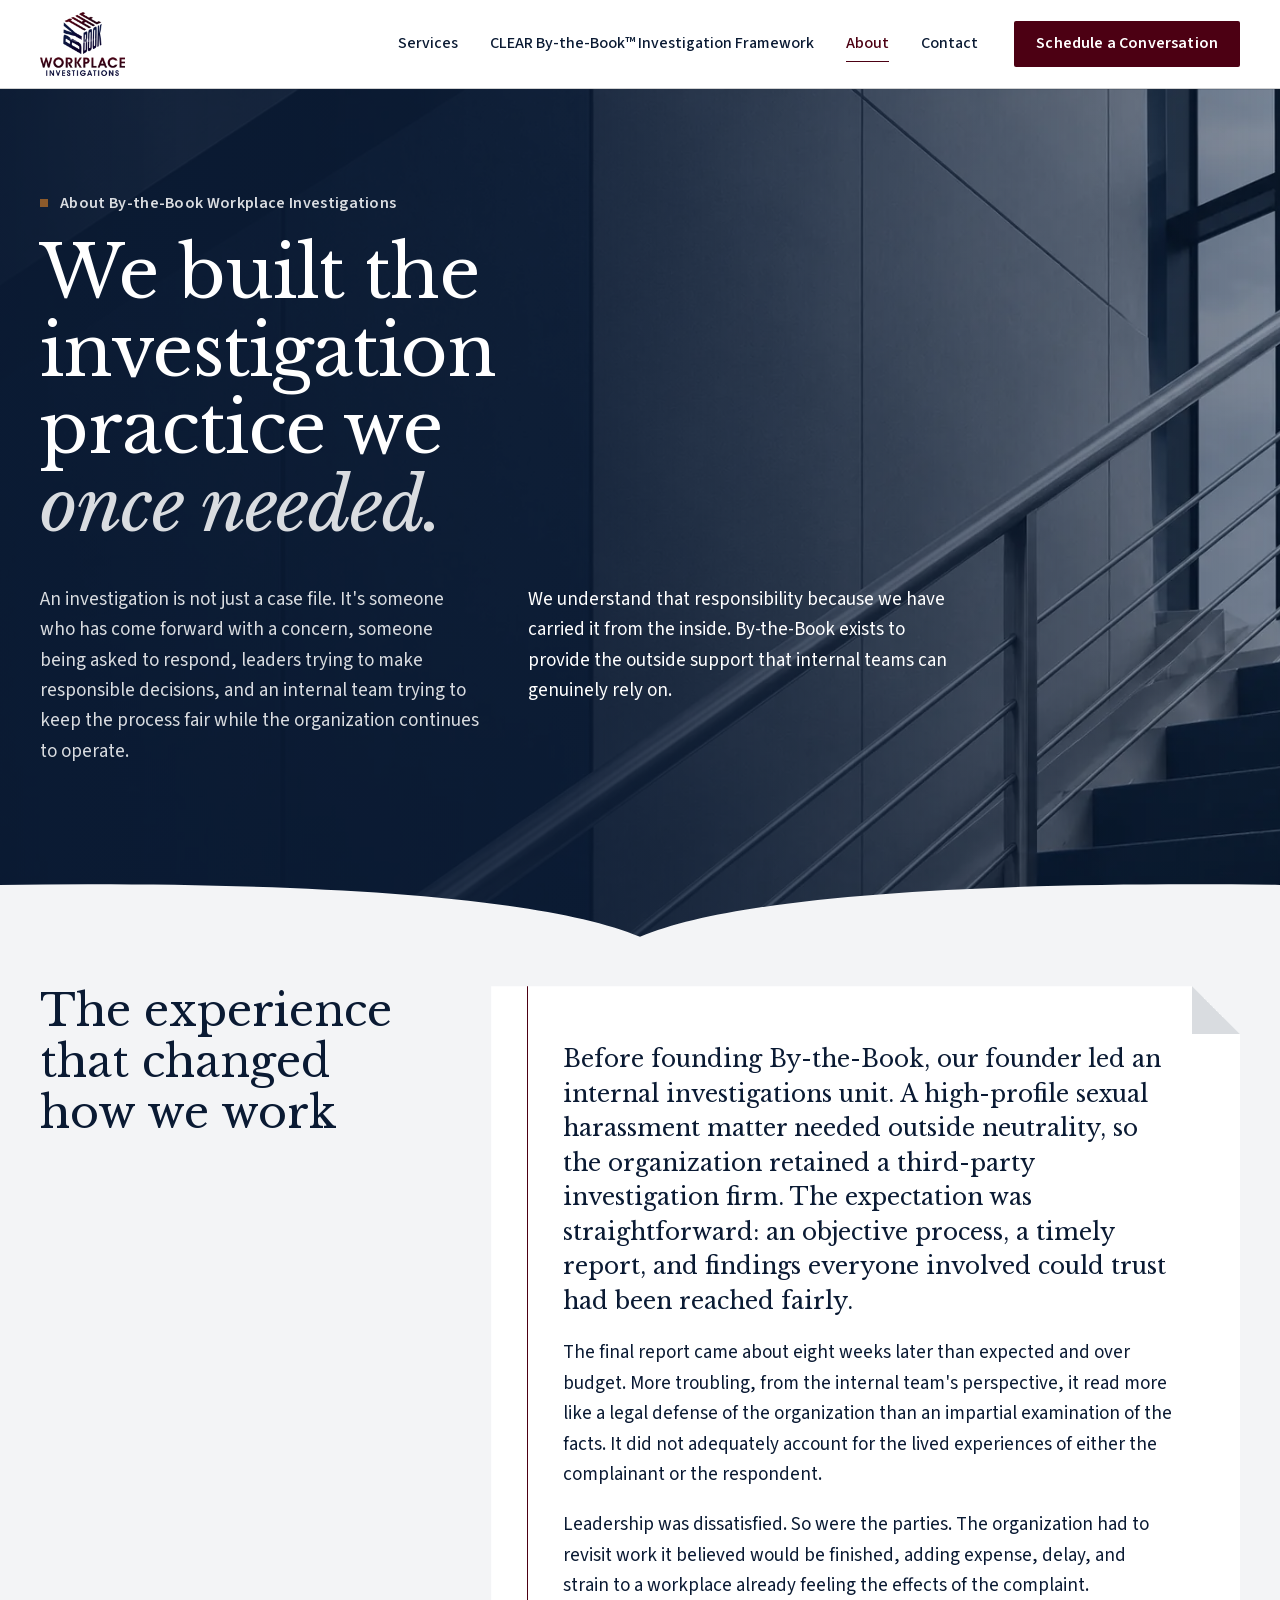
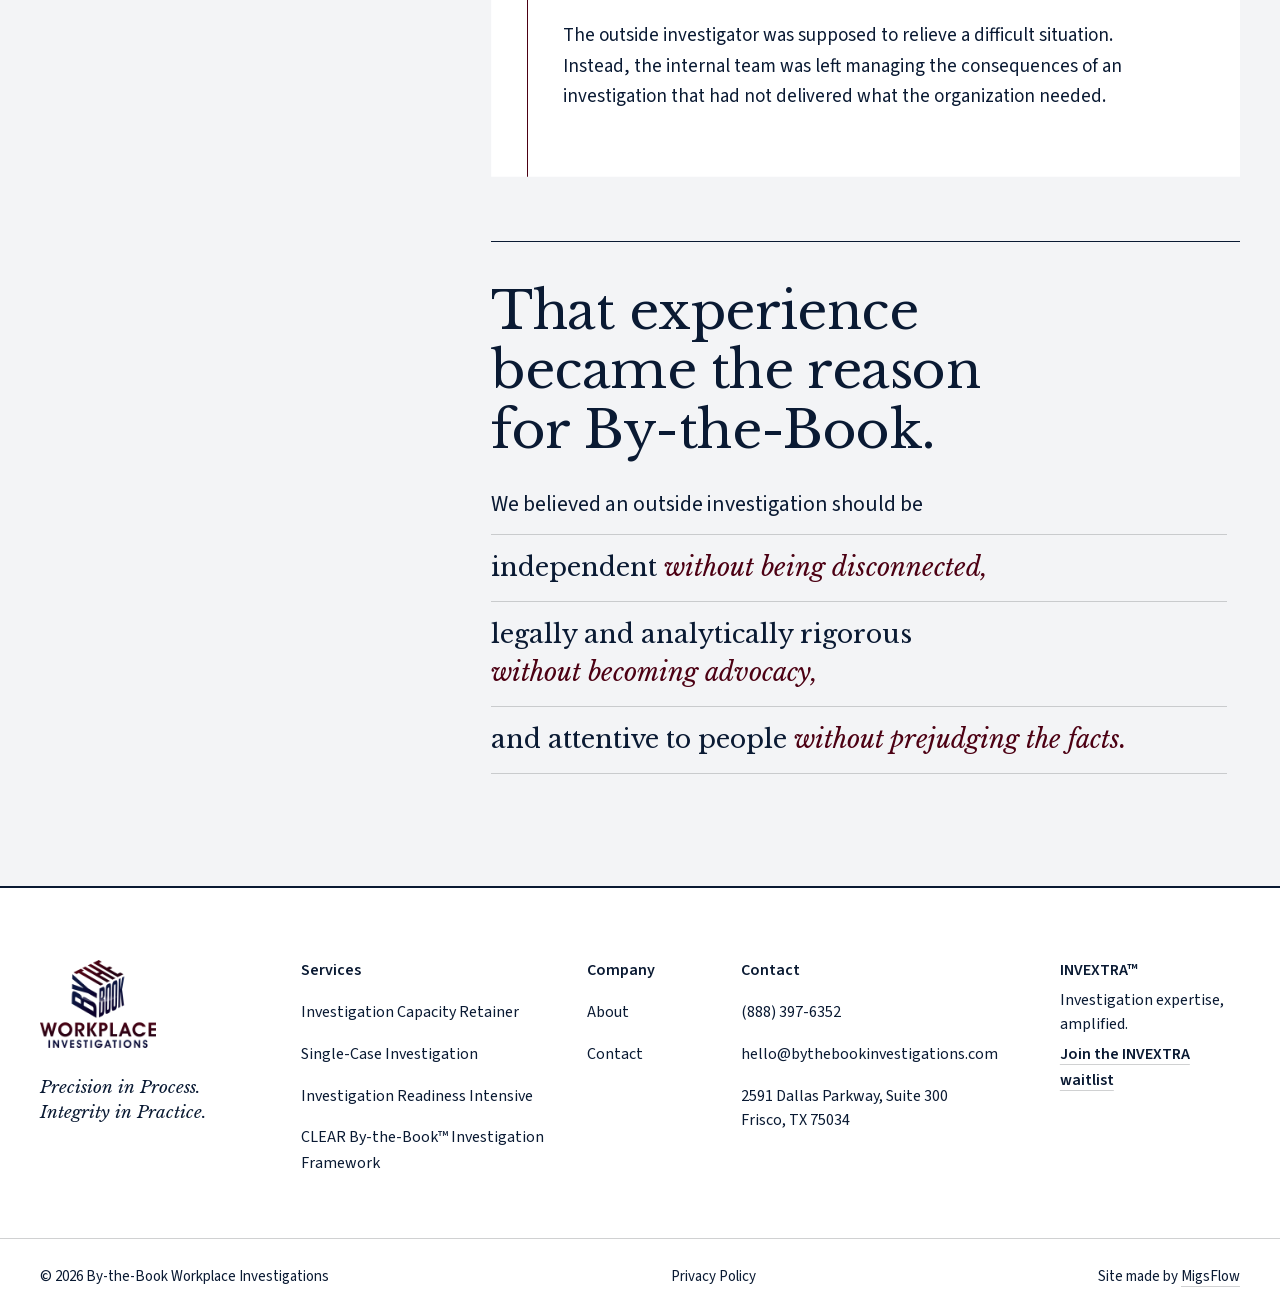
==== about/index.html @ c00fd075 "About page: founder story on a case-file sheet with the belief statement Co-Authored-By: Claude Opus" ====
<!DOCTYPE html>
<html lang="en">
<head>
    <meta charset="utf-8">
    <meta name="viewport" content="width=device-width, initial-scale=1">

    <!-- DRAFT title and description: to be finalised in the SEO pass -->
    <title>About | By-the-Book Workplace Investigations</title>
    <meta name="description" content="We built the investigation practice we once needed: independent, attorney-led protected-class investigations from a team that has carried the work from the inside.">
    <!-- The page address is not final yet (CLAUDE.md, Section 9). Update this if it changes. -->
    <link rel="canonical" href="https://www.bythebookinvestigations.com/about/">

    <meta property="og:type" content="website">
    <meta property="og:title" content="About | By-the-Book Workplace Investigations">
    <meta property="og:description" content="We built the investigation practice we once needed.">
    <meta property="og:url" content="https://www.bythebookinvestigations.com/about/">
    <meta property="og:site_name" content="By-the-Book Workplace Investigations">
    <meta property="og:locale" content="en_US">
    <!-- For now this page shares the homepage's preview picture. An About picture can be made
         later; see the notes on og:image in the homepage (index.html) for the launch change. -->
    <meta property="og:image" content="https://mfebres0919.github.io/By-The-Book-Investigations/images/social/og-home.jpg">
    <meta property="og:image:type" content="image/jpeg">
    <meta property="og:image:width" content="1200">
    <meta property="og:image:height" content="630">
    <meta property="og:image:alt" content="By-the-Book Workplace Investigations">
    <meta name="twitter:card" content="summary_large_image">
    <meta name="twitter:title" content="About | By-the-Book Workplace Investigations">
    <meta name="twitter:description" content="We built the investigation practice we once needed.">
    <meta name="twitter:image" content="https://mfebres0919.github.io/By-The-Book-Investigations/images/social/og-home.jpg">
    <meta name="twitter:image:alt" content="By-the-Book Workplace Investigations">
    <meta name="theme-color" content="#0A1A33">
    <link rel="icon" href="../favicon.ico" sizes="32x32">
    <link rel="icon" href="../favicon.svg" type="image/svg+xml">
    <link rel="apple-touch-icon" href="../apple-touch-icon.png">
    <link rel="manifest" href="../site.webmanifest">

    <link rel="preload" href="../fonts/source-sans-3-v20-latin-variable.woff2" as="font" type="font/woff2" crossorigin>
    <link rel="preload" href="../fonts/libre-baskerville-v24-latin-variable.woff2" as="font" type="font/woff2" crossorigin>

    <!-- global.css is shared by every page; about.css holds the rules for this page only. -->
    <link rel="stylesheet" href="../css/global.css">
    <link rel="stylesheet" href="../css/about.css">
    <noscript><link rel="stylesheet" href="../css/no-js.css"></noscript>

    <script src="../javascript/global.js" defer></script>
</head>
<body id="top">
    <a class="skip-link" href="#main">Skip to main content</a>

    <!-- ============ HEADER AND NAVIGATION (shared by every page) ============
         The same header as the homepage. Because this page lives in the "about" folder, every
         link starts with "../" (go up one folder first). aria-current="page" marks "About" as the
         page we are on: screen readers announce it, and global.css underlines it. -->
    <header class="site-header">
        <div class="site-header__inner container">
            <a class="site-header__logo" href="../">
                <span class="visually-hidden">Home:</span>
                <picture>
                    <source srcset="../images/brand/by-the-book-logo-sm.webp" type="image/webp">
                    <img src="../images/brand/by-the-book-logo-sm.png" alt="By-the-Book Workplace Investigations"
                         width="280" height="212" decoding="async">
                </picture>
            </a>

            <button class="nav-toggle" type="button" aria-expanded="false" aria-controls="site-nav">
                <span class="visually-hidden">Menu</span>
                <span class="nav-toggle__bars" aria-hidden="true">
                    <span class="nav-toggle__bar"></span>
                    <span class="nav-toggle__bar"></span>
                </span>
            </button>

            <nav class="site-nav" id="site-nav" aria-label="Main">
                <ul class="site-nav__list">
                    <li class="site-nav__item"><a class="site-nav__link" href="../services/">Services</a></li>
                    <li class="site-nav__item"><a class="site-nav__link" href="../#process">CLEAR <span class="nowrap">By-the-Book™</span> Investigation Framework</a></li>
                    <li class="site-nav__item"><a class="site-nav__link" href="./" aria-current="page">About</a></li>
                    <li class="site-nav__item"><a class="site-nav__link" href="../contact/">Contact</a></li>
                </ul>

                <a class="btn btn--primary site-nav__cta" href="../contact/">Schedule a Conversation</a>

                <address class="site-nav__contact">
                    <a class="site-nav__contact-link" href="tel:+18883976352">(888) 397-6352</a>
                    <a class="site-nav__contact-link" href="mailto:hello@bythebookinvestigations.com">hello@bythebookinvestigations.com</a>
                    <span class="site-nav__contact-text">2591 Dallas Parkway, Suite 300<br>Frisco, TX 75034</span>
                </address>
            </nav>
        </div>
    </header>

    <main id="main">

        <!-- ============ HERO ============
             All wording is hers: "Homepage and About Us.docx", About Us, first block, word for word.
             Different from the other heroes (Services: plain navy with a line drawing; Contact: pale
             grey with a navy panel): here her navy-and-silver staircase photograph fills the hero,
             under a navy gradient that is solid behind the words on the left and lets the stair rail
             show on the right ("we built the practice", one step at a time).
             No button here: her About copy has its one "Schedule a Conversation" at the end.
             At the foot, a new divider: the top edge of an open book, two pages dipping to the spine,
             in the pale grey of the founder story below. -->
        <section class="about-hero" aria-labelledby="about-title">
            <div class="about-hero__inner container">
                <p class="about-hero__eyebrow"><span>About <span class="nowrap">By-the-Book</span> Workplace Investigations</span></p>
                <h1 class="about-hero__title" id="about-title">We built the investigation practice we <em class="about-hero__em">once needed.</em></h1>
                <div class="about-hero__text">
                    <p class="about-hero__lead">An investigation is not just a case file. It's someone who has come forward with a concern, someone being asked to respond, leaders trying to make responsible decisions, and an internal team trying to keep the process fair while the organization continues to operate.</p>
                    <p class="about-hero__lead">We understand that responsibility because we have carried it from the inside. <span class="nowrap">By-the-Book</span> exists to provide the outside support that internal teams can genuinely rely on.</p>
                </div>
            </div>

            <!-- Divider drawn for this page: the top edge of an open book, in the pale grey of the next section -->
            <svg class="about-hero__divider" aria-hidden="true" focusable="false" xmlns="http://www.w3.org/2000/svg" viewBox="0 0 1000 100" preserveAspectRatio="none"><path d="M0 100V30C220 26 420 40 500 88C580 40 780 26 1000 30V100Z"/></svg>
        </section>

        <!-- ============ 02 THE EXPERIENCE THAT CHANGED HOW WE WORK ============
             Her founder story, word for word. HER OWN CHECKLIST: confirm this anonymized story is
             appropriate to publish before launch.
             Pale grey. The story is set on a white "sheet", like a page from a case file: a folded
             corner at the top right, and a burgundy margin line (the line on a legal pad) that
             draws itself down the page as it scrolls into view. Her first paragraph is larger,
             like the opening of a report.
             Then the turn, outside the sheet: "That experience became the reason for By-the-Book."
             large, and her belief sentence with its three "without" pairs, each pair on its own
             line from tablets up. It stays one sentence in the HTML, so screen readers read it
             exactly as she wrote it.
             Desktop: the heading on the left (it stays in view while the story scrolls), the sheet
             on the right. Phones: stacked. -->
        <section class="story" aria-labelledby="story-title">
            <div class="story__inner container">
                <h2 class="story__title" id="story-title" data-reveal="up">The experience that changed how we work</h2>

                <div class="story__sheet" data-draw data-reveal="up" data-delay="1">
                    <p class="story__text story__text--open">Before founding <span class="nowrap">By-the-Book</span>, our founder led an internal investigations unit. A high-profile sexual harassment matter needed outside neutrality, so the organization retained a third-party investigation firm. The expectation was straightforward: an objective process, a timely report, and findings everyone involved could trust had been reached fairly.</p>
                    <p class="story__text">The final report came about eight weeks later than expected and over budget. More troubling, from the internal team's perspective, it read more like a legal defense of the organization than an impartial examination of the facts. It did not adequately account for the lived experiences of either the complainant or the respondent.</p>
                    <p class="story__text">Leadership was dissatisfied. So were the parties. The organization had to revisit work it believed would be finished, adding expense, delay, and strain to a workplace already feeling the effects of the complaint.</p>
                    <p class="story__text">The outside investigator was supposed to relieve a difficult situation. Instead, the internal team was left managing the consequences of an investigation that had not delivered what the organization needed.</p>
                </div>

                <div class="story__turn">
                    <p class="story__reason" data-reveal="up">That experience became the reason for <span class="nowrap">By-the-Book.</span></p>
                    <p class="story__belief" data-reveal="up" data-delay="1"><span class="story__belief-lead">We believed an outside investigation should be</span> <span class="story__pair">independent <em class="story__without">without being disconnected,</em></span> <span class="story__pair">legally and analytically rigorous <em class="story__without">without becoming advocacy,</em></span> <span class="story__pair">and attentive to people <em class="story__without">without prejudging the facts.</em></span></p>
                </div>
            </div>
        </section>

        <!-- Still to build, one section at a time (her About copy, in order): 03 What we know from
             the inside, 04 What a fair investigation owes everyone, 05 How we put that into practice,
             06 How we support your team (INVEXTRA: "Early 2027", not her "January 2027"), 07 Who is
             behind the work, 08 Let's talk. -->

    </main>

    <!-- ============ FOOTER (shared by every page) ============
         The same footer as the homepage, with "../" in front of every link. The service links point at
         the sections of the Services page. -->
    <footer class="site-footer">
        <div class="site-footer__inner container" data-reveal-group>
            <div class="site-footer__brand" data-reveal="fade">
                <a class="site-footer__logo" href="../">
                    <span class="visually-hidden">Home:</span>
                    <picture>
                        <source srcset="../images/brand/by-the-book-logo-sm.webp" type="image/webp">
                        <img src="../images/brand/by-the-book-logo-sm.png" alt="By-the-Book Workplace Investigations"
                             width="280" height="212" loading="lazy" decoding="async">
                    </picture>
                </a>
                <p class="site-footer__tagline">Precision in Process. Integrity in Practice.</p>
            </div>

            <nav class="site-footer__col site-footer__col--wide" aria-label="Services" data-reveal="fade">
                <h2 class="site-footer__heading">Services</h2>
                <ul class="site-footer__list" role="list">
                    <li><a class="site-footer__link" href="../services/#retainer">Investigation Capacity Retainer</a></li>
                    <li><a class="site-footer__link" href="../services/#single-case">Single-Case Investigation</a></li>
                    <li><a class="site-footer__link" href="../services/#readiness">Investigation Readiness Intensive</a></li>
                    <li><a class="site-footer__link" href="../#process">CLEAR <span class="nowrap">By-the-Book™</span> Investigation Framework</a></li>
                </ul>
            </nav>

            <nav class="site-footer__col" aria-label="Company" data-reveal="fade">
                <h2 class="site-footer__heading">Company</h2>
                <ul class="site-footer__list" role="list">
                    <li><a class="site-footer__link" href="./" aria-current="page">About</a></li>
                    <li><a class="site-footer__link" href="../contact/">Contact</a></li>
                </ul>
            </nav>

            <div class="site-footer__col site-footer__col--wide site-footer__col--contact" data-reveal="fade">
                <h2 class="site-footer__heading">Contact</h2>
                <address class="site-footer__list">
                    <a class="site-footer__link" href="tel:+18883976352">(888) 397-6352</a>
                    <a class="site-footer__link" href="mailto:hello@bythebookinvestigations.com">hello@bythebookinvestigations.com</a>
                    <span class="site-footer__text">2591 Dallas Parkway, Suite 300<br>Frisco, TX 75034</span>
                </address>
            </div>

            <div class="site-footer__col" data-reveal="fade">
                <h2 class="site-footer__heading">INVEXTRA™</h2>
                <p class="site-footer__text">Investigation expertise, amplified.</p>
                <a class="site-footer__link site-footer__link--arrow" href="https://invextra.ai/" target="_blank" rel="noopener">
                    Join the INVEXTRA waitlist<span class="visually-hidden"> (opens in a new tab)</span>
                </a>
            </div>
        </div>

        <div class="site-footer__bar">
            <div class="site-footer__bar-inner container">
                <p class="site-footer__copy">&copy; <span class="js-year">2026</span> By-the-Book Workplace Investigations</p>
                <a class="site-footer__link" href="../privacy-policy/">Privacy Policy</a>
                <p class="site-footer__credit">Site made by <a class="site-footer__link" href="https://migsflow.com/" target="_blank" rel="noopener">MigsFlow<span class="visually-hidden"> (opens in a new tab)</span></a></p>
            </div>
        </div>
    </footer>

    <a class="back-to-top" href="#top">
        <span class="visually-hidden">Back to top</span>
        <svg aria-hidden="true" width="20" height="20" viewBox="0 0 20 20"><path d="M10 16V4m-5 5 5-5 5 5" fill="none" stroke="currentColor" stroke-width="2" stroke-linecap="round" stroke-linejoin="round"/></svg>
    </a>
</body>
</html>
---- css/global.css ----
/* ==========================================================================
   global.css: shared by every page
   1. Fonts   2. Design tokens   3. Reset and base   4. Accessibility helpers
   5. Layout  6. Buttons         7. Header and navigation   8. Back-to-top
   9. Footer   10. Reveal on scroll   11. Reduced motion
   Mobile-first: base rules are the phone layout. min-width queries add to it.
   ========================================================================== */

/* ---------- 1. Fonts (self-hosted, variable: one file covers every weight) ---------- */
@font-face {
  font-family: "Libre Baskerville";
  src: url("../fonts/libre-baskerville-v24-latin-variable.woff2") format("woff2");
  font-weight: 400 700;
  font-style: normal;
  font-display: swap;
}
@font-face {
  font-family: "Libre Baskerville";
  src: url("../fonts/libre-baskerville-v24-latin-variable-italic.woff2") format("woff2");
  font-weight: 400 700;
  font-style: italic;
  font-display: swap;
}
@font-face {
  font-family: "Source Sans 3";
  src: url("../fonts/source-sans-3-v20-latin-variable.woff2") format("woff2");
  font-weight: 200 900;
  font-style: normal;
  font-display: swap;
}
@font-face {
  font-family: "Source Sans 3";
  src: url("../fonts/source-sans-3-v20-latin-variable-italic.woff2") format("woff2");
  font-weight: 200 900;
  font-style: italic;
  font-display: swap;
}

/* ---------- 2. Design tokens ---------- */
:root {
  /* Brand colors (from the client's brand guide) */
  --color-burgundy: #4C0013;
  --color-navy: #0A1A33;
  --color-silver: #8A8D8F;
  --color-copper: #8C5A2B;       /* micro-accents only, never large areas or text on navy */
  --color-white: #FFFFFF;
  --color-mist: #D9DCE0;         /* a light tint of the silver, for body text on navy (12.7:1) */
  --color-wash: #F3F4F6;         /* a very pale tint of the silver, for the background of quieter sections */

  /* Colors by job. Use these in rules, so a change here updates the whole site. */
  --color-text: var(--color-navy);
  --color-bg: var(--color-white);
  --color-accent: var(--color-burgundy);
  --color-rule: rgba(138, 141, 143, 0.4);         /* hairlines on white */
  --color-rule-on-dark: rgba(217, 220, 224, 0.28); /* hairlines on navy */

  /* Type */
  --font-heading: "Libre Baskerville", Georgia, "Times New Roman", serif;
  --font-body: "Source Sans 3", Arial, Helvetica, sans-serif;

  /* Layout */
  --gutter: 1.25rem;             /* side padding on phones (20px) */
  --container: 76rem;
  --header-h: 4.5rem;
  --space-section: clamp(4rem, 3rem + 5vw, 7.5rem);   /* space above and below each section */

  /* Motion: the brief asks for subtle, linear transitions only */
  --speed: 0.25s;
  --ease: linear;

  --radius: 2px;
}

@media (min-width: 48rem) {
  :root { --gutter: 2.5rem; }
}
@media (min-width: 62rem) {
  :root { --header-h: 5.5rem; }
}

/* ---------- 3. Reset and base ---------- */
*, *::before, *::after { box-sizing: border-box; }

html {
  -webkit-text-size-adjust: 100%;
  scroll-behavior: smooth;
  scroll-padding-top: var(--header-h);  /* keeps the sticky header off anchored content */
}

body {
  margin: 0;
  background: var(--color-bg);
  color: var(--color-text);
  font-family: var(--font-body);
  font-size: 1.0625rem;
  line-height: 1.6;
  -webkit-font-smoothing: antialiased;
}

h1, h2, h3, h4, p, ul, ol, address { margin: 0; }
ul, ol { padding: 0; list-style: none; }
address { font-style: normal; }
img, picture, svg { display: block; max-width: 100%; }
img { height: auto; }
a { color: inherit; }
button { font: inherit; color: inherit; }

h1, h2, h3 {
  font-family: var(--font-heading);
  font-weight: 400;
  line-height: 1.15;
  text-wrap: balance;
}

/* One emphasised word inside a heading: <em class="accent">word</em>. Burgundy and italic,
   the same italic used for "rigor" and "humanity". For headings on white or pale grey only
   (burgundy disappears against navy). */
.accent {
  font-style: italic;
  color: var(--color-burgundy);
}

/* A safety net against sideways scrolling: anything inside the page content or the footer that
   sticks out past the left or right edge is cut off instead of widening the page.
   "clip" (not "hidden") is used on purpose: "hidden" would stop the sticky headings from sticking. */
main,
.site-footer { overflow-x: clip; }

/* ---------- 4. Accessibility helpers ---------- */
.visually-hidden {
  position: absolute;
  width: 1px;
  height: 1px;
  margin: -1px;
  padding: 0;
  overflow: hidden;
  clip-path: inset(50%);
  white-space: nowrap;
  border: 0;
}

/* Keeps a phrase on one line (used for "By-the-Book", which would otherwise break at its hyphens) */
.nowrap { white-space: nowrap; }

/* Hidden until a keyboard user tabs to it */
.skip-link {
  position: absolute;
  top: 0.75rem;
  left: 0.75rem;
  z-index: 200;
  padding: 0.75rem 1rem;
  background: var(--color-white);
  color: var(--color-navy);
  font-weight: 600;
  border: 2px solid var(--color-navy);
  transform: translateY(-200%);
}
.skip-link:focus { transform: none; }

/* One visible focus ring everywhere. The white ring inside keeps it visible on navy too. */
:focus-visible {
  outline: 2px solid var(--color-navy);
  outline-offset: 3px;
  box-shadow: 0 0 0 5px var(--color-white);
}

/* ---------- 5. Layout ---------- */
.container {
  width: 100%;
  max-width: calc(var(--container) + var(--gutter) * 2);
  margin-inline: auto;
  padding-inline: var(--gutter);
}

/* ---------- 6. Buttons ----------
   Every button fills from the bottom on hover. The fill is a ::before layer that
   scales up with transform, so the animation stays smooth. */
.btn {
  position: relative;
  isolation: isolate;
  overflow: hidden;
  display: inline-flex;
  align-items: center;
  justify-content: center;
  min-height: 3.25rem;
  padding: 0.75rem 1.75rem;
  border: 1px solid transparent;
  border-radius: var(--radius);
  font-family: var(--font-body);
  font-size: 1rem;
  font-weight: 600;
  line-height: 1.2;
  letter-spacing: 0.01em;
  text-align: center;
  text-decoration: none;
  cursor: pointer;
  transition: color var(--speed) var(--ease), border-color var(--speed) var(--ease);
}
.btn::before {
  content: "";
  position: absolute;
  inset: 0;
  z-index: -1;
  transform: scaleY(0);
  transform-origin: bottom;
  transition: transform var(--speed) var(--ease);
}
.btn:hover::before,
.btn:focus-visible::before { transform: scaleY(1); }

/* Burgundy button, for white backgrounds */
.btn--primary { background: var(--color-burgundy); border-color: var(--color-burgundy); color: var(--color-white); }
.btn--primary::before { background: var(--color-navy); }
.btn--primary:hover, .btn--primary:focus-visible { border-color: var(--color-navy); }

/* White button, for navy backgrounds (burgundy would disappear against navy) */
.btn--light { background: var(--color-white); border-color: var(--color-white); color: var(--color-navy); }
.btn--light::before { background: var(--color-burgundy); }
.btn--light:hover, .btn--light:focus-visible { color: var(--color-white); border-color: var(--color-white); }

/* Outline button, for navy backgrounds */
.btn--outline-light { background: transparent; border-color: var(--color-mist); color: var(--color-white); }
.btn--outline-light::before { background: var(--color-white); }
.btn--outline-light:hover, .btn--outline-light:focus-visible { color: var(--color-navy); border-color: var(--color-white); }

/* Solid navy button, for white backgrounds. Fills with burgundy on hover. */
.btn--navy { background: var(--color-navy); border-color: var(--color-navy); color: var(--color-white); }
.btn--navy::before { background: var(--color-burgundy); }
.btn--navy:hover, .btn--navy:focus-visible { border-color: var(--color-burgundy); }

/* Outline button, for white backgrounds */
.btn--outline { background: transparent; border-color: var(--color-navy); color: var(--color-navy); }
.btn--outline::before { background: var(--color-navy); }
.btn--outline:hover, .btn--outline:focus-visible { color: var(--color-white); }

/* ---------- 7. Header and navigation ---------- */
.site-header {
  position: sticky;
  top: 0;
  z-index: 100;
  background: var(--color-white);
  border-bottom: 1px solid var(--color-rule);
}
.site-header__inner {
  display: flex;
  align-items: center;
  justify-content: space-between;
  height: var(--header-h);
}
.site-header__logo { display: block; flex-shrink: 0; }
.site-header__logo img { width: auto; height: 3.25rem; }

/* Menu button: two bars that cross into an X when the menu is open */
.nav-toggle {
  display: grid;
  place-items: center;
  width: 3rem;
  height: 3rem;
  margin-right: -0.625rem;   /* lines the bars up with the page gutter */
  padding: 0;
  background: none;
  border: 0;
  cursor: pointer;
}
.nav-toggle__bars { position: relative; display: block; width: 1.625rem; height: 0.75rem; }
.nav-toggle__bar {
  position: absolute;
  left: 0;
  width: 100%;
  height: 2px;
  background: var(--color-navy);
  transition: transform 0.3s var(--ease);
}
.nav-toggle__bar:nth-child(1) { top: 0; }
.nav-toggle__bar:nth-child(2) { bottom: 0; }
.nav-open .nav-toggle__bar:nth-child(1) { transform: translateY(0.3125rem) rotate(45deg); }
.nav-open .nav-toggle__bar:nth-child(2) { transform: translateY(-0.3125rem) rotate(-45deg); }

/* Phone menu panel: fills the screen under the header.
   Closed: invisible AND visibility:hidden, so its links can't be reached with Tab.
   It fades and slides with opacity and transform only, which keeps it smooth. */
.site-nav {
  position: fixed;
  inset: var(--header-h) 0 0 0;
  display: flex;
  flex-direction: column;
  padding: 1rem var(--gutter) 2.5rem;
  overflow-y: auto;
  overscroll-behavior: contain;
  background: var(--color-white);
  opacity: 0;
  visibility: hidden;
  transform: translateY(-0.75rem);
  /* On close: fade out, then hide (the visibility change waits for the fade) */
  transition: opacity 0.3s var(--ease), transform 0.3s var(--ease), visibility 0s linear 0.3s;
}
.nav-open .site-nav {
  opacity: 1;
  visibility: visible;
  transform: none;
  transition: opacity 0.3s var(--ease), transform 0.3s var(--ease), visibility 0s;
}
/* Stop the page behind from scrolling while the menu is open */
.nav-open { overflow: hidden; }

.site-nav__item { border-bottom: 1px solid var(--color-rule); }
.site-nav__link {
  display: block;
  padding: 1.125rem 0;
  font-size: 1.375rem;
  font-weight: 500;
  line-height: 1.2;
  text-decoration: none;
  transition: color var(--speed) var(--ease);
}
.site-nav__link:hover,
.site-nav__link[aria-current="page"] { color: var(--color-burgundy); }

.site-nav__cta { margin-top: 2rem; width: 100%; }

.site-nav__contact {
  display: grid;
  gap: 0.5rem;
  margin-top: 2rem;
  padding-top: 1.5rem;
  border-top: 1px solid var(--color-rule);
  font-size: 1rem;
}
.site-nav__contact-link {
  justify-self: start;
  padding-block: 0.25rem;      /* taller tap target */
  font-weight: 600;
  text-decoration-color: var(--color-rule);
  text-underline-offset: 0.25em;
  overflow-wrap: anywhere;
}
.site-nav__contact-link:hover { color: var(--color-burgundy); }

/* Each item in the menu fades in one after another.
   --i is the item's place in the line; the delay grows with it. */
.site-nav__item,
.site-nav__cta,
.site-nav__contact {
  opacity: 0;
  transform: translateY(0.5rem);
  transition: opacity 0.15s var(--ease), transform 0.15s var(--ease);
}
.nav-open .site-nav__item,
.nav-open .site-nav__cta,
.nav-open .site-nav__contact {
  opacity: 1;
  transform: none;
  transition: opacity 0.4s var(--ease) calc(0.12s + var(--i) * 0.07s),
              transform 0.4s var(--ease) calc(0.12s + var(--i) * 0.07s);
}
.site-nav__item:nth-child(1) { --i: 0; }
.site-nav__item:nth-child(2) { --i: 1; }
.site-nav__item:nth-child(3) { --i: 2; }
.site-nav__item:nth-child(4) { --i: 3; }
.site-nav__item:nth-child(5) { --i: 4; }
.site-nav__item:nth-child(6) { --i: 5; }
.site-nav__cta { --i: 6; }
.site-nav__contact { --i: 7; }

/* Desktop: the panel becomes a normal row of links in the header */
@media (min-width: 62rem) {
  .site-header__logo img { height: 4rem; }
  .nav-toggle { display: none; }

  .site-nav {
    position: static;
    flex-direction: row;
    align-items: center;
    gap: 2.25rem;
    padding: 0;
    overflow: visible;
    opacity: 1;
    visibility: visible;
    transform: none;
    transition: none;
  }
  .site-nav__list { display: flex; align-items: center; gap: 2rem; }

  .site-nav__item,
  .site-nav__cta {
    opacity: 1;
    transform: none;
    transition: none;
    border: 0;
  }
  .site-nav__contact { display: none; }

  /* Underline that draws in from the left on hover, and stays on the current page */
  .site-nav__link {
    position: relative;
    padding: 0.5rem 0;
    font-size: 1rem;
    font-weight: 500;
    transition: color var(--speed) var(--ease);
  }
  .site-nav__link::after {
    content: "";
    position: absolute;
    left: 0;
    right: 0;
    bottom: 0;
    height: 1px;
    background: var(--color-burgundy);
    transform: scaleX(0);
    transform-origin: left;
    transition: transform var(--speed) var(--ease);
  }
  .site-nav__link:hover::after,
  .site-nav__link[aria-current="page"]::after { transform: scaleX(1); }

  .site-nav__cta {
    width: auto;
    margin-top: 0;
    min-height: 2.875rem;
    padding: 0.625rem 1.375rem;
    transition: color var(--speed) var(--ease), border-color var(--speed) var(--ease);
  }
}

/* Small desktops (992px to about 1200px): the menu has a long label ("CLEAR By-the-Book™
   Investigation Framework"), so the links get a little smaller and closer together and are not allowed to
   wrap onto two lines. From 75rem (1200px) up they return to full size. */
@media (min-width: 62rem) and (max-width: 74.99rem) {
  .site-nav { gap: 1.25rem; }
  .site-nav__list { gap: 1.125rem; }
  .site-nav__link { font-size: 0.875rem; white-space: nowrap; }
  .site-nav__cta { padding-inline: 1rem; font-size: 0.875rem; white-space: nowrap; }
}
@media (min-width: 75rem) {
  .site-nav__link, .site-nav__cta { white-space: nowrap; }
}

/* ---------- 8. Back-to-top button ---------- */
.back-to-top {
  position: fixed;
  right: 1rem;
  bottom: 1rem;
  z-index: 90;
  isolation: isolate;
  overflow: hidden;
  display: grid;
  place-items: center;
  width: 3rem;
  height: 3rem;
  border: 1px solid var(--color-rule-on-dark);
  border-radius: var(--radius);
  background: var(--color-burgundy);
  color: var(--color-white);
  opacity: 0;
  visibility: hidden;
  transition: opacity var(--speed) var(--ease), visibility 0s linear var(--speed);
}
.back-to-top.is-visible {
  opacity: 1;
  visibility: visible;
  transition: opacity var(--speed) var(--ease), visibility 0s;
}
.back-to-top::before {
  content: "";
  position: absolute;
  inset: 0;
  z-index: -1;
  background: var(--color-navy);
  transform: scaleY(0);
  transform-origin: bottom;
  transition: transform var(--speed) var(--ease);
}
.back-to-top:hover::before,
.back-to-top:focus-visible::before { transform: scaleY(1); }

/* ---------- 9. Footer ----------
   White with a navy rule on top. Phones: everything stacked. Tablets: two columns.
   Desktop: logo and tagline on the left, four columns to the right
   (Services, Company, Contact, INVEXTRA). */
.site-footer {
  border-top: 2px solid var(--color-navy);
  background: var(--color-white);
  font-size: 1rem;
}
/* Phones: two columns. The logo, the Services list and the Contact details are too wide for
   half a phone screen, so each takes the full width ("--wide"). The two short groups,
   Company and INVEXTRA, sit side by side, which makes the footer shorter to scroll. */
.site-footer__inner {
  display: grid;
  grid-template-columns: 1fr 1fr;
  gap: 2.5rem 1.5rem;
  padding-block: 3.5rem 3rem;
}
.site-footer__brand,
.site-footer__col--wide { grid-column: 1 / -1; }   /* from the first column line to the last: the full row */
/* Contact comes before INVEXTRA in the code; "order" moves it after the side-by-side pair on phones */
.site-footer__col--contact { order: 1; }
.site-footer__logo { display: inline-block; }
.site-footer__logo img { width: auto; height: 5.5rem; }
.site-footer__tagline {
  max-width: 16rem;
  margin-top: 1.25rem;
  font-family: var(--font-heading);
  font-style: italic;
  font-size: 1.0625rem;
  line-height: 1.45;
}
/* Column headings are h2 for screen readers but look like small labels */
.site-footer__heading {
  font-family: var(--font-body);
  font-size: 1rem;
  font-weight: 600;
  line-height: 1.3;
}
.site-footer__list {
  display: grid;
  justify-items: start;
  gap: 0.25rem;
  margin-top: 0.875rem;
}
.site-footer__text { display: block; margin-top: 0.5rem; line-height: 1.5; }
.site-footer__list .site-footer__text { margin-top: 0.375rem; }
.site-footer__link {
  display: inline-block;
  padding-block: 0.375rem;               /* taller tap target */
  text-decoration: underline;
  text-decoration-color: transparent;    /* the underline fades in on hover */
  text-underline-offset: 0.3em;
  overflow-wrap: anywhere;               /* lets the long email address wrap on narrow phones */
  transition: color var(--speed) var(--ease), text-decoration-color var(--speed) var(--ease);
}
.site-footer__link:hover {
  color: var(--color-burgundy);
  text-decoration-color: var(--color-burgundy);
}
.site-footer__link--arrow { font-weight: 600; text-decoration-color: var(--color-rule); }

.site-footer__bar { border-top: 1px solid var(--color-rule); }
.site-footer__bar-inner {
  display: flex;
  flex-wrap: wrap;
  align-items: center;
  justify-content: space-between;
  gap: 0.25rem 2rem;
  padding-block: 1.25rem 5rem;           /* extra room at the bottom so the back-to-top button never covers the text */
  font-size: 0.9375rem;
}

/* "Site made by MigsFlow": the link is underlined so it reads as a link */
.site-footer__credit .site-footer__link { text-decoration-color: var(--color-rule); }

/* Tablets: there is room for every group at half width, in their normal order */
@media (min-width: 36rem) {
  .site-footer__col--wide { grid-column: auto; }
  .site-footer__col--contact { order: 0; }
}
/* Small desktop: the logo and tagline take a row of their own, the four columns sit under them */
@media (min-width: 62rem) {
  .site-footer__inner {
    grid-template-columns: 3.2fr 1.4fr 3.4fr 2.2fr;
    column-gap: 2.5rem;
    padding-block: 4.5rem 3.5rem;
  }
  .site-footer__brand { grid-column: 1 / -1; }   /* from the first column line to the last: the full row */
  .site-footer__bar-inner { padding-bottom: 1.25rem; }
}
/* Large desktop: everything on one row. The numbers are shares of the width: the Company
   column has two short links so it gets the least, Contact holds the long email address. */
@media (min-width: 75rem) {
  .site-footer__inner { grid-template-columns: 2.7fr 3fr 1.4fr 3.4fr 2.2fr; }
  .site-footer__brand { grid-column: auto; }
}

/* ---------- 10. Reveal on scroll ----------
   Elements marked data-reveal start see-through and slightly out of place, then settle
   when they scroll into view. global.js adds the class "js" to <html> and then "is-in"
   to each element as it appears. Because every "hidden" rule below starts with html.js,
   nothing is ever hidden if JavaScript is off or fails.

   data-reveal="up"     rises into place          data-reveal="left"   comes from the left
   data-reveal="down"   drops into place          data-reveal="right"  comes from the right
   data-reveal="fade"   only fades
   data-delay="1" to "6", or a parent with data-reveal-group, makes things arrive one after another.
   A parent with data-reveal-together makes everything inside it arrive at the same moment,
   as soon as the parent itself scrolls into view.

   Timing is linear and the distances are small, to stay inside her brief ("subtle, linear"). */
html.js [data-reveal] {
  opacity: 0;
  transition: opacity 0.6s linear calc(var(--d, 0) * 0.11s),
              transform 0.6s linear calc(var(--d, 0) * 0.11s);
}
html.js [data-reveal="up"]    { transform: translateY(1.5rem); }
html.js [data-reveal="down"]  { transform: translateY(-1.5rem); }
/* Sideways distance: 1rem on phones, 2rem from tablets up. On phones the page's side margin is
   only 1.25rem, so anything waiting 2rem to the right would poke past the screen edge and
   let the page scroll sideways. 1rem keeps it inside the margin. */
html.js [data-reveal="left"]  { transform: translateX(-1rem); }
html.js [data-reveal="right"] { transform: translateX(1rem); }
@media (min-width: 48rem) {
  html.js [data-reveal="left"]  { transform: translateX(-2rem); }
  html.js [data-reveal="right"] { transform: translateX(2rem); }
}
html.js [data-reveal].is-in {
  opacity: 1;
  transform: none;
}
[data-delay="1"] { --d: 1; }
[data-delay="2"] { --d: 2; }
[data-delay="3"] { --d: 3; }
[data-delay="4"] { --d: 4; }
[data-delay="5"] { --d: 5; }
[data-delay="6"] { --d: 6; }

/* Headings marked data-split="words" or "letters": global.js wraps each word (or letter) in a
   span, and they rise in one after another. --i is the word's or letter's place in the line. */
.split__word { display: inline-block; white-space: nowrap; }   /* keeps the letters of one word together */
html.js .split__part {
  display: inline-block;
  opacity: 0;
  transform: translateY(0.45em);
  transition: opacity 0.5s linear calc(var(--i) * var(--step, 0.07s)),
              transform 0.5s linear calc(var(--i) * var(--step, 0.07s));
}
html.js [data-split="letters"] .split__part { --step: 0.035s; transform: translateY(0.3em); }
html.js [data-split].is-in .split__part {
  opacity: 1;
  transform: none;
}

/* ---------- 11. Reduced motion ----------
   Visitors who turn on "reduce motion" get instant changes instead of animation. */
@media (prefers-reduced-motion: reduce) {
  html { scroll-behavior: auto; }
  *, *::before, *::after {
    transition-duration: 0.01ms !important;
    transition-delay: 0s !important;
    animation-duration: 0.01ms !important;
    animation-delay: 0s !important;
  }
}
---- css/about.css ----
/* ==========================================================================
   about.css: the About page only (about/index.html)
   Mobile-first: base rules are the phone layout. min-width queries add to it.
   Shared things (fonts, colours, buttons, header, footer, reveal on scroll) are in global.css.
   ========================================================================== */

/* ---------- Hero ----------
   Her navy-and-silver staircase photograph, under a navy gradient: almost solid on the left
   behind the words, lighter on the right so the stair rail shows. On phones the photo is the
   tall crop and the gradient runs top to bottom instead (the words fill the whole width).
   The numbers after each colour are how solid it is (0.94 = 94%): raise them for more contrast.
   At the foot, the open-book divider in the pale grey of the next section. */
.about-hero {
  position: relative;
  --divider-h: clamp(2.5rem, 7vw, 6.5rem);
  padding-block: 3.5rem calc(var(--space-section) + var(--divider-h) * 0.75);
  overflow: hidden;
  background-color: var(--color-navy);
  background-image:
    linear-gradient(180deg, rgba(10, 26, 51, 0.93) 0%, rgba(10, 26, 51, 0.86) 70%, rgba(10, 26, 51, 0.7) 100%),
    url("../images/backgrounds/navy-silver-staircase-m.jpg");
  background-image:
    linear-gradient(180deg, rgba(10, 26, 51, 0.93) 0%, rgba(10, 26, 51, 0.86) 70%, rgba(10, 26, 51, 0.7) 100%),
    image-set(url("../images/backgrounds/navy-silver-staircase-m.webp") type("image/webp"), url("../images/backgrounds/navy-silver-staircase-m.jpg") type("image/jpeg"));
  background-position: center;
  background-size: cover;
  color: var(--color-white);
}

/* Small label above the heading, with the copper square used in the other heroes */
.about-hero__eyebrow {
  display: flex;
  align-items: center;
  gap: 0.75rem;
  margin-bottom: 1.25rem;
  color: var(--color-mist);
  font-size: 1rem;
  font-weight: 600;
  letter-spacing: 0.02em;
  line-height: 1.3;
}
.about-hero__eyebrow::before {
  content: "";
  flex-shrink: 0;
  width: 0.5rem;
  height: 0.5rem;
  background: var(--color-copper);
}
.about-hero__title {
  max-width: 44rem;
  font-size: clamp(2.25rem, 1.3rem + 4.2vw, 4.5rem);
  line-height: 1.08;
  letter-spacing: -0.015em;
  text-wrap: balance;
}
/* "once needed." in italics, on its own line from tablets up: the turn in her sentence */
.about-hero__em {
  font-style: italic;
  color: var(--color-mist);
}
.about-hero__text { margin-top: 2rem; }
.about-hero__lead {
  max-width: 36rem;
  font-size: clamp(1.0625rem, 1rem + 0.3vw, 1.1875rem);
  color: var(--color-mist);
}
.about-hero__lead + .about-hero__lead {
  margin-top: 1rem;
  color: var(--color-white);
}

/* The open-book divider, pinned to the foot of the hero, in the pale grey of the story below */
.about-hero__divider {
  position: absolute;
  bottom: -1px;
  left: 0;
  width: 100%;
  height: var(--divider-h);
  fill: var(--color-wash);
}

@media (min-width: 48rem) {
  .about-hero {
    padding-top: 5rem;
    background-image:
      linear-gradient(90deg, rgba(10, 26, 51, 0.95) 0%, rgba(10, 26, 51, 0.88) 45%, rgba(10, 26, 51, 0.45) 100%),
      url("../images/backgrounds/navy-silver-staircase.jpg");
    background-image:
      linear-gradient(90deg, rgba(10, 26, 51, 0.95) 0%, rgba(10, 26, 51, 0.88) 45%, rgba(10, 26, 51, 0.45) 100%),
      image-set(url("../images/backgrounds/navy-silver-staircase.webp") type("image/webp"), url("../images/backgrounds/navy-silver-staircase.jpg") type("image/jpeg"));
  }
  .about-hero__em { display: block; }
}
/* Desktop: the two paragraphs side by side under the heading */
@media (min-width: 62rem) {
  .about-hero { padding-top: 6.5rem; }
  .about-hero__text {
    display: grid;
    grid-template-columns: repeat(2, minmax(0, 1fr));
    column-gap: 3rem;
    max-width: 58rem;
    margin-top: 2.5rem;
  }
  .about-hero__lead + .about-hero__lead { margin-top: 0; }
}

/* ---------- 02 The experience that changed how we work ----------
   Pale grey. Her story on a white sheet with a folded corner and a burgundy margin line that
   draws itself downwards (global.js adds "is-drawn" when the sheet scrolls into view).
   Then the turn: her "reason" line large, and her belief sentence with each "without" pair on
   its own line from tablets up. Desktop: heading left (stays in view), sheet right. */
.story {
  padding-block: 1.5rem var(--space-section);   /* the divider above already adds space */
  background: var(--color-wash);
}
.story__inner {
  display: grid;
  gap: 2rem;
}
.story__title {
  max-width: 22rem;
  font-size: clamp(1.875rem, 1.5rem + 1.9vw, 2.75rem);
  text-wrap: balance;
}

/* The sheet. "--corner" is the size of the folded corner. */
.story__sheet {
  --corner: 2.25rem;
  position: relative;
  padding: 2.25rem 1.5rem 2.5rem 2.25rem;
  background: var(--color-white);
  /* cuts the top-right corner off the sheet... */
  clip-path: polygon(0 0, calc(100% - var(--corner)) 0, 100% var(--corner), 100% 100%, 0 100%);
  box-shadow: 0 1px 0 var(--color-rule);
}
/* ...and this triangle is the folded-over flap, a shade darker */
.story__sheet::before {
  content: "";
  position: absolute;
  top: 0;
  right: 0;
  width: var(--corner);
  height: var(--corner);
  background: linear-gradient(225deg, transparent 50%, var(--color-mist) 50%);
}
/* The margin line, like the red line on a legal pad, drawn from top to bottom */
.story__sheet::after {
  content: "";
  position: absolute;
  top: 0;
  bottom: 0;
  left: 1rem;
  width: 1px;
  background: var(--color-burgundy);
  transform-origin: top;
}
.story__sheet.is-drawn::after { transition: transform 1.6s linear 0.3s; }
html.js .story__sheet:not(.is-drawn)::after { transform: scaleY(0); }

.story__text {
  max-width: 40rem;
  font-size: clamp(1.0625rem, 1rem + 0.3vw, 1.1875rem);
}
.story__text + .story__text { margin-top: 1.25rem; }
/* Her opening paragraph, set larger in the heading font, like the start of a report */
.story__text--open {
  font-family: var(--font-heading);
  font-size: clamp(1.1875rem, 1.1rem + 0.5vw, 1.4375rem);
  line-height: 1.5;
}

/* The turn */
.story__turn {
  margin-top: 1rem;
  padding-top: 2.5rem;
  border-top: 1px solid var(--color-navy);
}
.story__reason {
  max-width: 44rem;
  font-family: var(--font-heading);
  font-size: clamp(1.75rem, 1.2rem + 2.6vw, 3.25rem);
  line-height: 1.15;
  letter-spacing: -0.01em;
  text-wrap: balance;
}
.story__belief {
  max-width: 46rem;
  margin-top: 1.75rem;
  font-size: clamp(1.125rem, 1.05rem + 0.4vw, 1.375rem);
  line-height: 1.5;
}
.story__without {
  font-family: var(--font-heading);
  color: var(--color-burgundy);
}

@media (min-width: 48rem) {
  .story__sheet { padding: 3rem 3rem 3.25rem 3.75rem; --corner: 3rem; }
  .story__sheet::after { left: 1.75rem; }
  /* Each pair on its own line, under a thin rule */
  .story__belief-lead { display: block; margin-bottom: 0.75rem; }
  .story__pair {
    display: block;
    padding-block: 0.875rem;
    border-top: 1px solid var(--color-rule);
    font-size: clamp(1.25rem, 1.1rem + 0.6vw, 1.625rem);
    font-family: var(--font-heading);
  }
  .story__pair:last-child { border-bottom: 1px solid var(--color-rule); }
  .story__without { display: inline-block; }
}
/* Desktop: heading on the left, staying in view; the sheet on the right; the turn underneath
   lines up with the sheet */
@media (min-width: 62rem) {
  .story { padding-top: 2.5rem; }
  .story__inner {
    grid-template-columns: 4fr 8fr;
    column-gap: clamp(3rem, 6vw, 6rem);
    align-items: start;
  }
  .story__title {
    position: sticky;
    top: calc(var(--header-h) + 2rem);
  }
  .story__turn { grid-column: 2; margin-top: 2rem; }
  .story__sheet { padding: 3.5rem 4rem 4rem 4.5rem; }
  .story__sheet::after { left: 2.25rem; }
}
---- css/no-js.css ----
/* no-js.css: loaded only when JavaScript is switched off (see the <noscript> tag in <head>).
   Without JavaScript the menu button can't open the phone menu, so the menu is simply
   shown in the page instead. Desktop is unaffected. */

.nav-toggle { display: none; }

.site-header__inner {
  flex-wrap: wrap;
  height: auto;
  padding-block: 0.625rem;
}

.site-nav {
  position: static;
  width: 100%;
  padding: 0.5rem 0 1rem;
  overflow: visible;
  opacity: 1;
  visibility: visible;
  transform: none;
}

.site-nav__item,
.site-nav__cta,
.site-nav__contact {
  opacity: 1;
  transform: none;
}

/* The back-to-top link is always available */
.back-to-top {
  opacity: 1;
  visibility: visible;
}

@media (min-width: 62rem) {
  .site-header__inner { flex-wrap: nowrap; height: var(--header-h); padding-block: 0; }
  .site-nav { width: auto; padding: 0; }
}
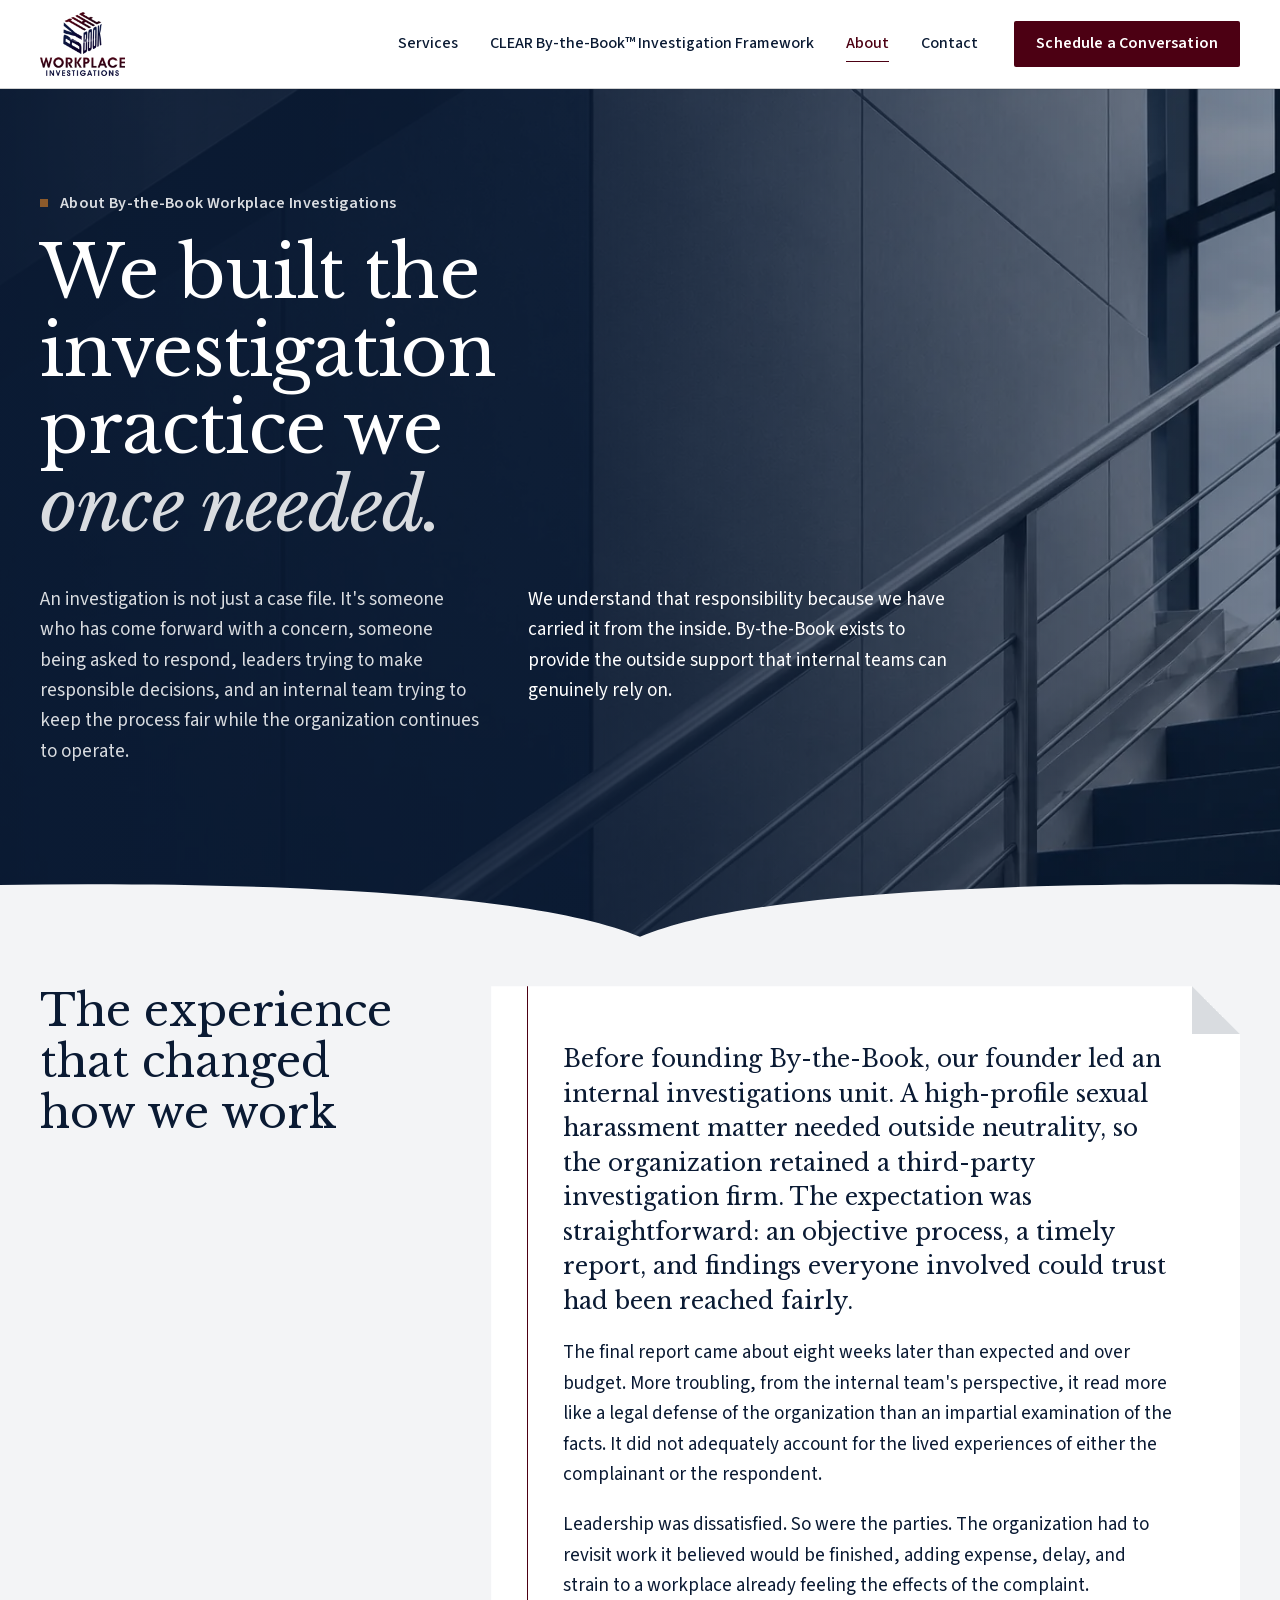
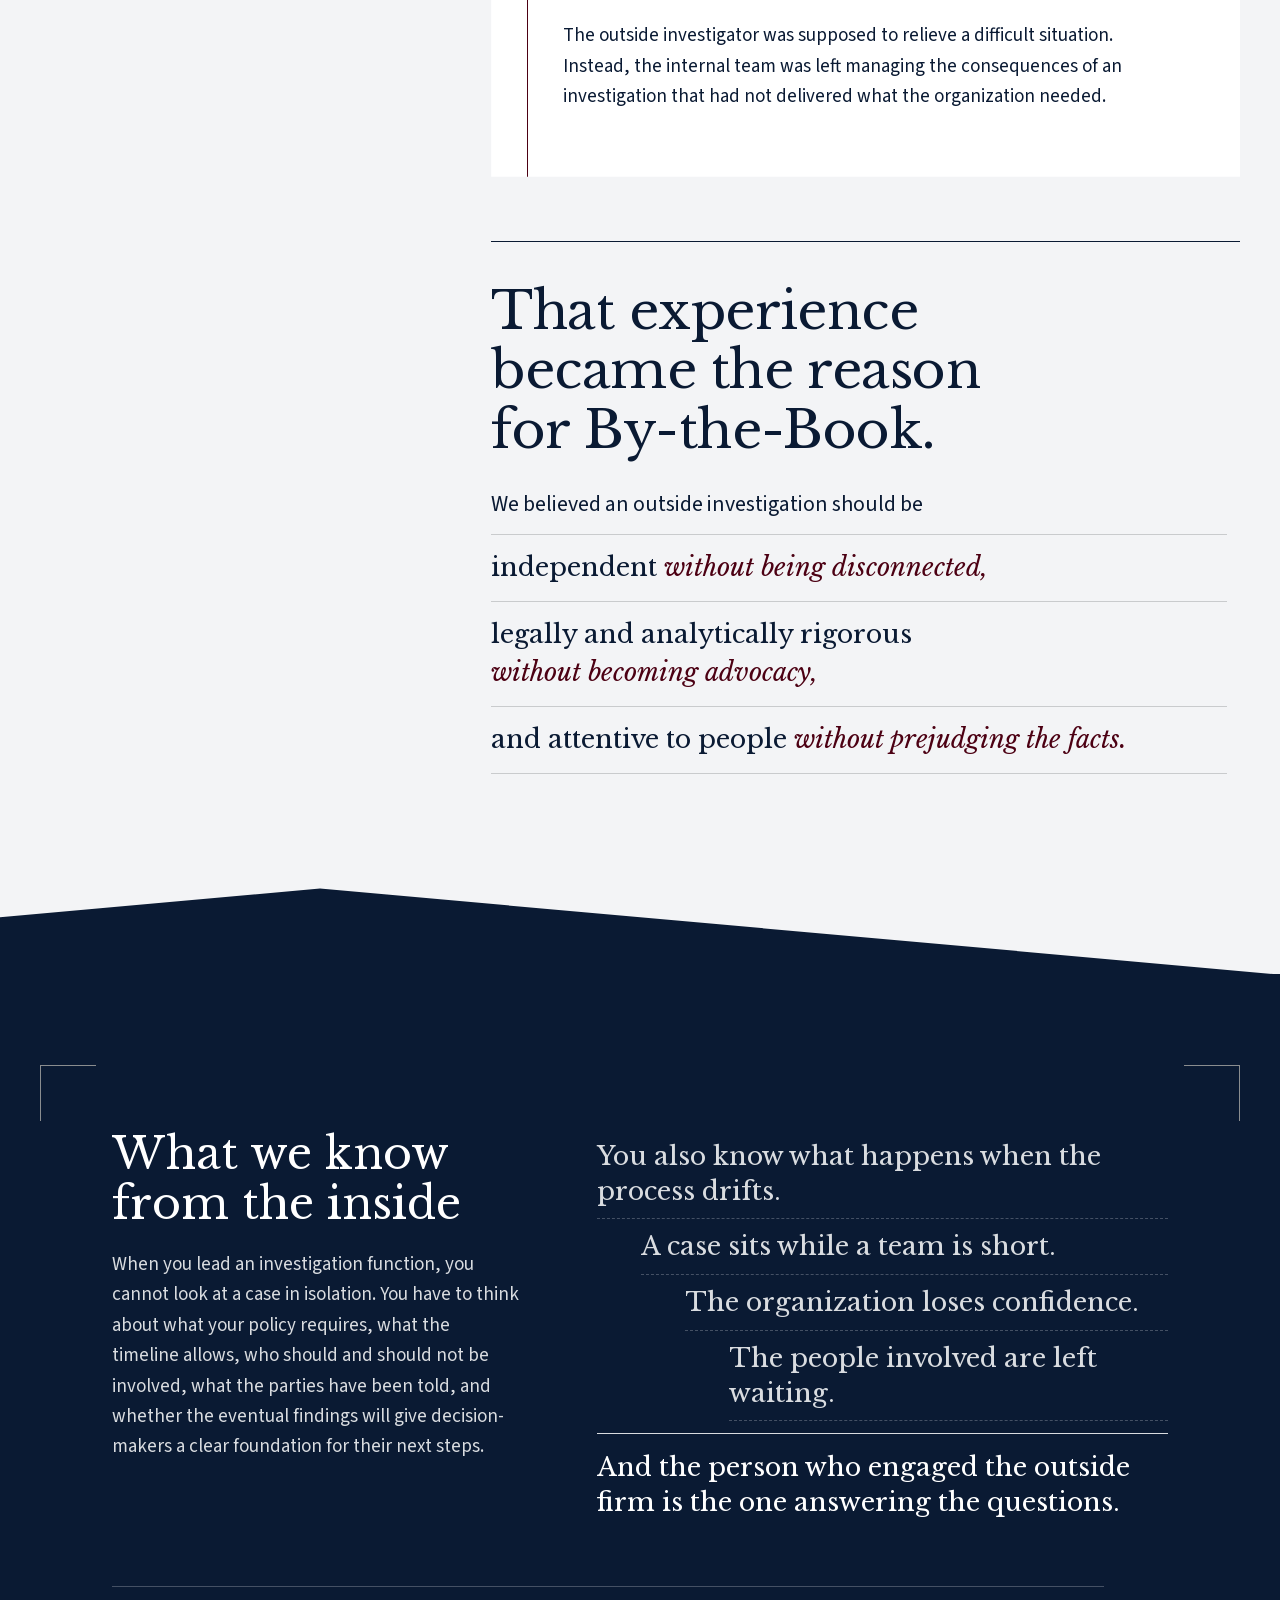
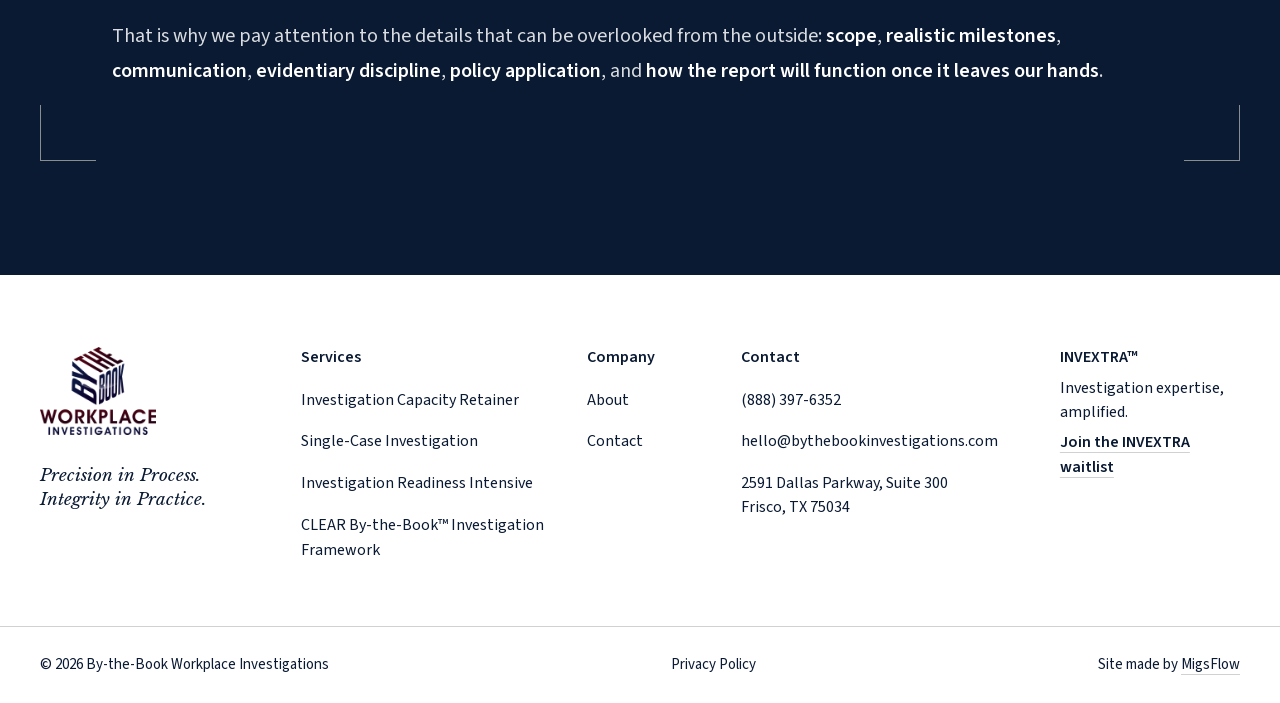
==== commit eee6db5f: "About page: What we know from the inside, framed, with the drifting lines Co-Authored-By: Claude Opu" ====
--- a/about/index.html
+++ b/about/index.html
@@ -145,10 +145,40 @@
             </div>
         </section>
 
-        <!-- Still to build, one section at a time (her About copy, in order): 03 What we know from
-             the inside, 04 What a fair investigation owes everyone, 05 How we put that into practice,
-             06 How we support your team (INVEXTRA: "Early 2027", not her "January 2027"), 07 Who is
-             behind the work, 08 Let's talk. -->
+        <!-- ============ 03 WHAT WE KNOW FROM THE INSIDE ============
+             Her three paragraphs, word for word. Navy, after the pale grey story.
+             THE FRAME: the content sits inside four corner brackets (the same bracket shape as
+             the C mark of CLEAR, "Capture the Complaint"): "from the inside", literally.
+             THE DRIFT: her second paragraph ("what happens when the process drifts") is set one
+             sentence per line, each line stepping further right, sliding into place when it
+             scrolls into view. Her last sentence of it comes back to the margin, in white.
+             It is still one paragraph in the HTML, read normally by screen readers.
+             THE DETAILS: in her third paragraph, the six details are picked out in white and bold.
+             Still one sentence.
+             Desktop: heading and first paragraph on the left, the drift on the right, the details
+             across the foot. Phones: stacked, with a smaller step. -->
+        <section class="inside" aria-labelledby="inside-title">
+            <!-- Divider: the homepage's angled shape, in the pale grey of the story above -->
+            <svg class="inside__divider" aria-hidden="true" focusable="false" xmlns="http://www.w3.org/2000/svg" viewBox="0 0 1000 100" preserveAspectRatio="none"><path d="M0 0v36L250 4l750 96V0H0z"/></svg>
+
+            <div class="container">
+                <div class="inside__frame">
+                    <div class="inside__head">
+                        <h2 class="inside__title" id="inside-title" data-reveal="up">What we know from the inside</h2>
+                        <p class="inside__lead" data-reveal="up" data-delay="1">When you lead an investigation function, you cannot look at a case in isolation. You have to think about what your policy requires, what the timeline allows, who should and should not be involved, what the parties have been told, and whether the eventual findings will give decision-makers a clear foundation for their next steps.</p>
+                    </div>
+
+                    <p class="drift" data-draw><span class="drift__line">You also know what happens when the process drifts.</span> <span class="drift__line">A case sits while a team is short.</span> <span class="drift__line">The organization loses confidence.</span> <span class="drift__line">The people involved are left waiting.</span> <span class="drift__line drift__line--last">And the person who engaged the outside firm is the one answering the questions.</span></p>
+
+                    <p class="inside__details" data-reveal="up">That is why we pay attention to the details that can be overlooked from the outside: <span class="detail">scope</span>, <span class="detail">realistic milestones</span>, <span class="detail">communication</span>, <span class="detail">evidentiary discipline</span>, <span class="detail">policy application</span>, and <span class="detail">how the report will function once it leaves our hands</span>.</p>
+                </div>
+            </div>
+        </section>
+
+        <!-- Still to build, one section at a time (her About copy, in order): 04 What a fair
+             investigation owes everyone, 05 How we put that into practice, 06 How we support your
+             team (INVEXTRA: "Early 2027", not her "January 2027"), 07 Who is behind the work,
+             08 Let's talk. -->
 
     </main>
 
--- a/css/about.css
+++ b/css/about.css
@@ -226,3 +226,124 @@
   .story__sheet { padding: 3.5rem 4rem 4rem 4.5rem; }
   .story__sheet::after { left: 2.25rem; }
 }
+
+/* ---------- 03 What we know from the inside ----------
+   Navy. The content sits inside four corner brackets (the shape of the C mark of CLEAR).
+   Her "drift" paragraph steps one sentence per line further to the right, sliding into place
+   when it scrolls into view (global.js adds "is-drawn"); its last sentence returns to the
+   margin in white. The six details in her last paragraph are outlined like file labels. */
+.inside {
+  position: relative;
+  --divider-h: clamp(2.5rem, 7vw, 6.5rem);
+  padding-block: calc(var(--space-section) + var(--divider-h) * 0.75) var(--space-section);
+  background: var(--color-navy);
+  color: var(--color-white);
+}
+.inside__divider {
+  position: absolute;
+  top: -1px;
+  left: 0;
+  width: 100%;
+  height: var(--divider-h);
+  fill: var(--color-wash);
+}
+
+/* The frame: four corner brackets drawn with background lines (two thin lines per corner).
+   "--arm" is the length of each bracket arm. */
+.inside__frame {
+  --arm: 2rem;
+  --line: var(--color-silver);
+  display: grid;
+  gap: 2.5rem;
+  padding: 2.25rem 1.5rem;
+  background:
+    linear-gradient(var(--line), var(--line)) top left / var(--arm) 1px,
+    linear-gradient(var(--line), var(--line)) top left / 1px var(--arm),
+    linear-gradient(var(--line), var(--line)) top right / var(--arm) 1px,
+    linear-gradient(var(--line), var(--line)) top right / 1px var(--arm),
+    linear-gradient(var(--line), var(--line)) bottom left / var(--arm) 1px,
+    linear-gradient(var(--line), var(--line)) bottom left / 1px var(--arm),
+    linear-gradient(var(--line), var(--line)) bottom right / var(--arm) 1px,
+    linear-gradient(var(--line), var(--line)) bottom right / 1px var(--arm);
+  background-repeat: no-repeat;
+}
+.inside__title {
+  font-size: clamp(1.875rem, 1.5rem + 1.9vw, 2.75rem);
+  text-wrap: balance;
+}
+.inside__lead {
+  max-width: 34rem;
+  margin-top: 1.25rem;
+  font-size: clamp(1.0625rem, 1rem + 0.3vw, 1.1875rem);
+  color: var(--color-mist);
+}
+
+/* The drift. "--step" is how far each line moves right of the one before. */
+.drift {
+  --step: 0.75rem;
+  font-family: var(--font-heading);
+  font-size: clamp(1.1875rem, 1.05rem + 0.7vw, 1.625rem);
+  line-height: 1.35;
+  color: var(--color-mist);
+}
+.drift__line {
+  display: block;
+  padding-block: 0.625rem;
+  border-bottom: 1px dashed var(--color-rule-on-dark);
+}
+.drift__line:nth-child(2) { margin-left: calc(var(--step) * 1); }
+.drift__line:nth-child(3) { margin-left: calc(var(--step) * 2); }
+.drift__line:nth-child(4) { margin-left: calc(var(--step) * 3); }
+/* The last sentence comes back to the margin, in white, with a solid rule */
+.drift__line--last {
+  margin-top: 0.75rem;
+  border-bottom: 0;
+  border-top: 1px solid var(--color-mist);
+  padding-top: 1rem;
+  color: var(--color-white);
+}
+/* Each line slides in from the left to its place, one after another */
+.drift.is-drawn .drift__line { transition: opacity 0.6s linear, transform 0.6s linear; }
+.drift.is-drawn .drift__line:nth-child(2) { transition-delay: 0.2s; }
+.drift.is-drawn .drift__line:nth-child(3) { transition-delay: 0.4s; }
+.drift.is-drawn .drift__line:nth-child(4) { transition-delay: 0.6s; }
+.drift.is-drawn .drift__line:nth-child(5) { transition-delay: 0.95s; }
+html.js .drift:not(.is-drawn) .drift__line {
+  opacity: 0;
+  transform: translateX(-1.5rem);
+}
+@media (prefers-reduced-motion: reduce) {
+  html.js .drift:not(.is-drawn) .drift__line { opacity: 1; transform: none; }
+}
+
+/* Her last paragraph: the six details picked out in white and bold against the softer grey
+   of the sentence (no underline, so they never look like links). */
+.inside__details {
+  max-width: 62rem;
+  padding-top: 2rem;
+  border-top: 1px solid var(--color-rule-on-dark);
+  font-size: clamp(1.0625rem, 1rem + 0.35vw, 1.25rem);
+  line-height: 1.75;
+  color: var(--color-mist);
+}
+.detail {
+  color: var(--color-white);
+  font-weight: 600;
+}
+
+@media (min-width: 48rem) {
+  .inside__frame { --arm: 2.75rem; padding: 3rem 3rem 3.25rem; }
+  .drift { --step: 2rem; }
+}
+/* Desktop: heading and first paragraph left, the drift right, the details across the foot */
+@media (min-width: 62rem) {
+  .inside__frame {
+    --arm: 3.5rem;
+    grid-template-columns: 5fr 7fr;
+    column-gap: clamp(3rem, 6vw, 6rem);
+    row-gap: 3.5rem;
+    padding: 4rem 4.5rem 4.5rem;
+  }
+  .inside__details { grid-column: 1 / -1; }
+  .drift { --step: 2.75rem; align-self: center; }
+}
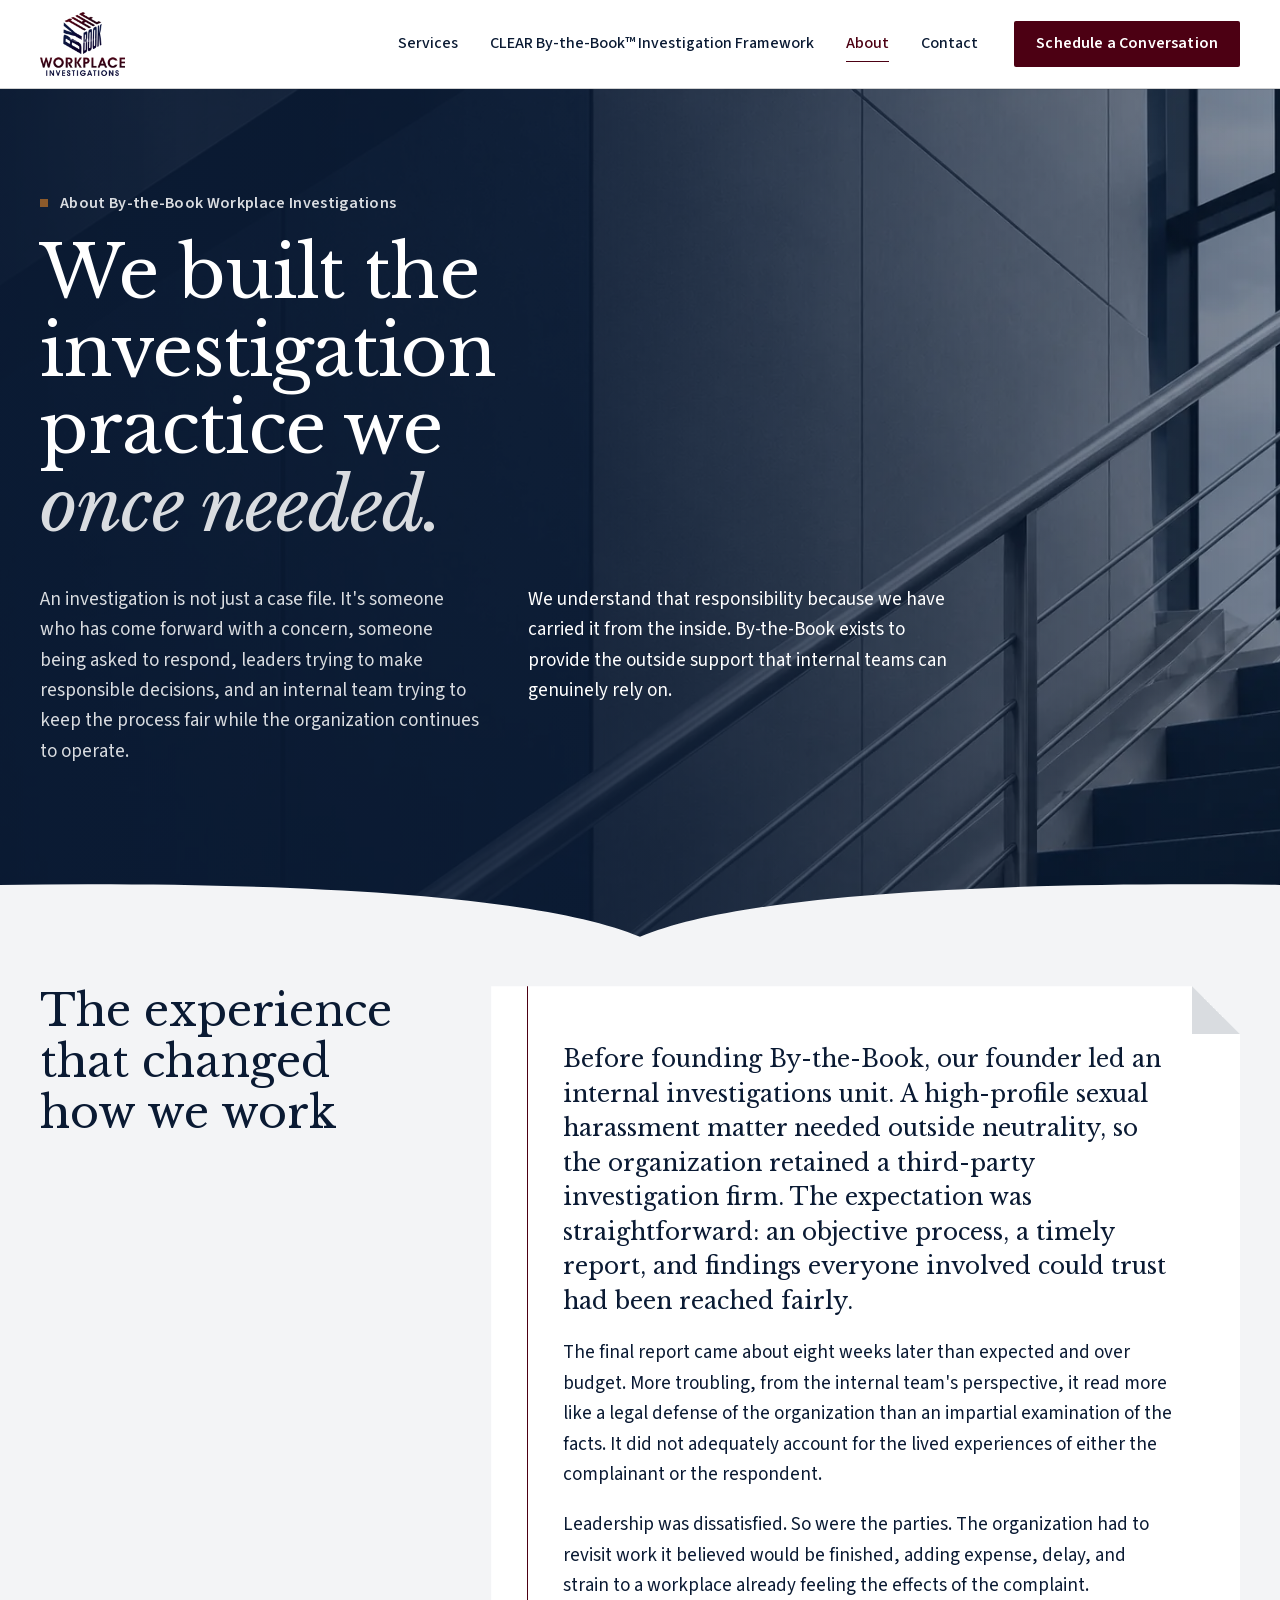
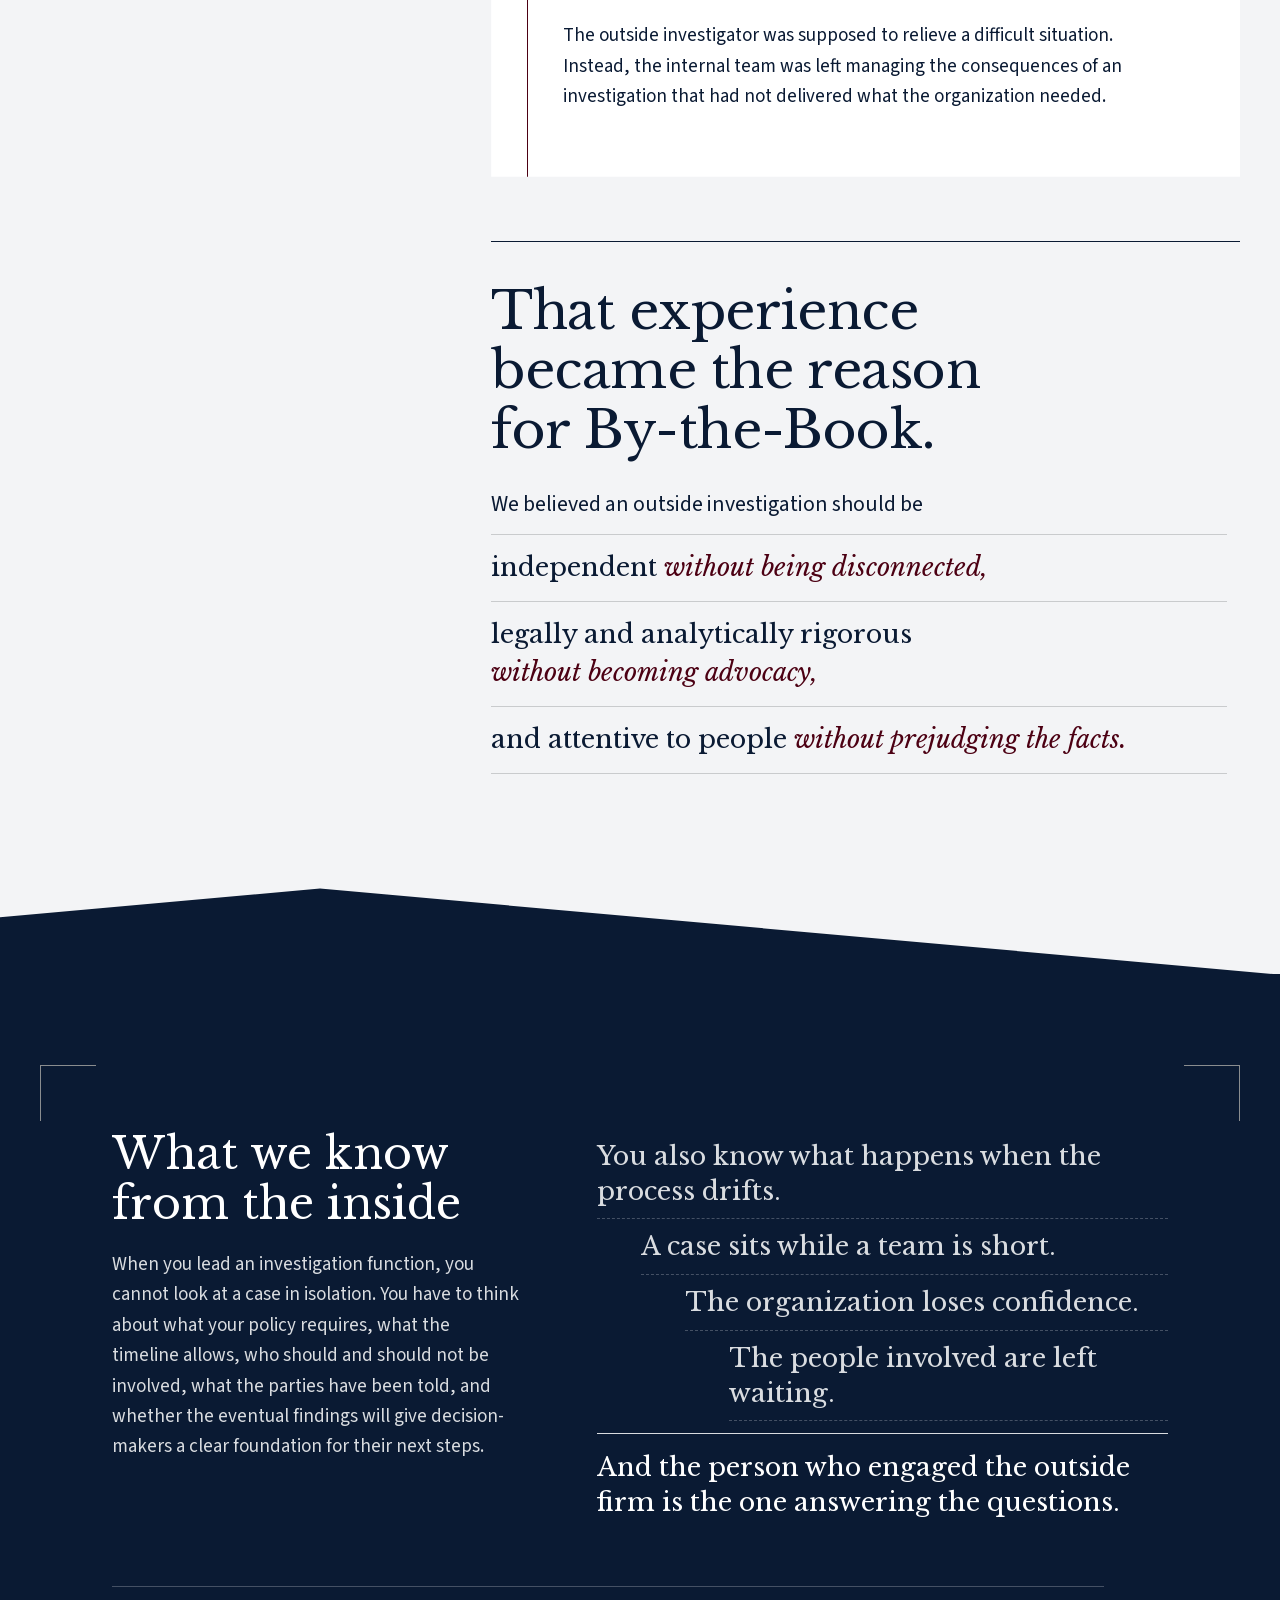
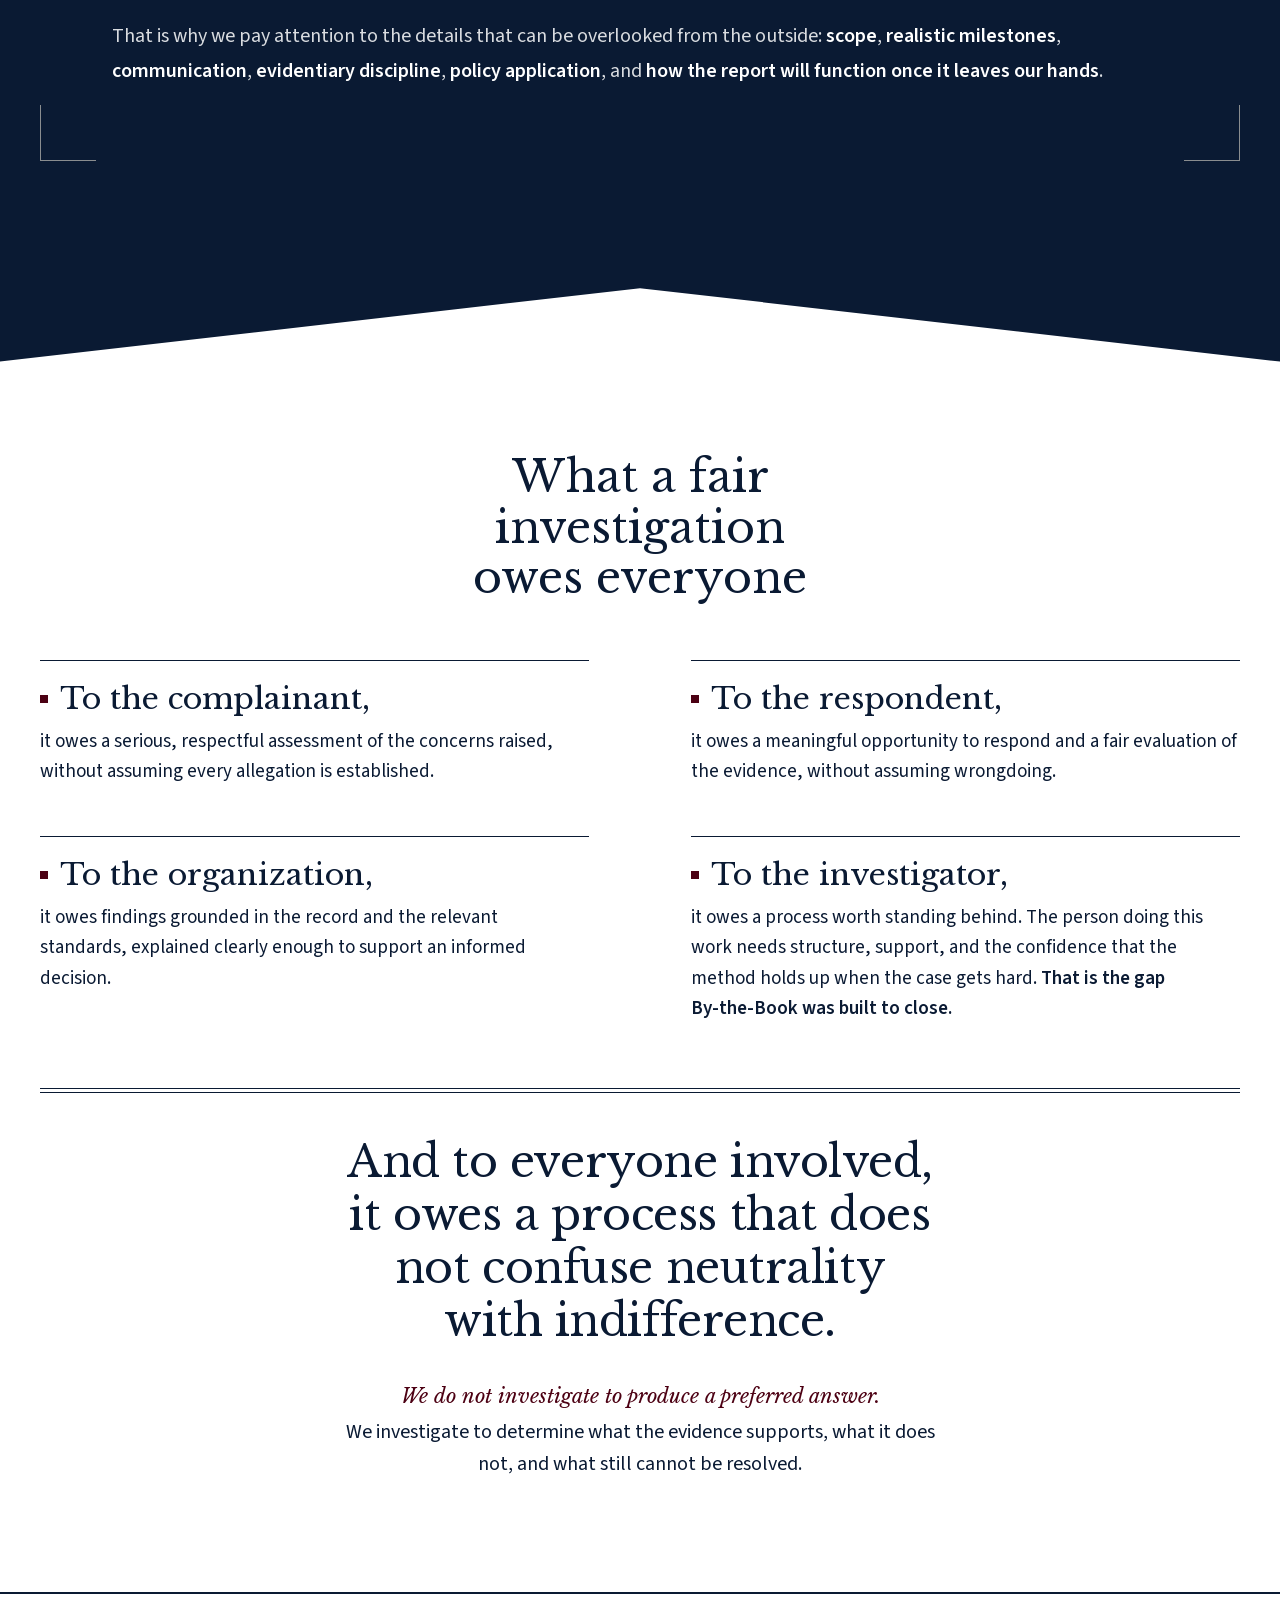
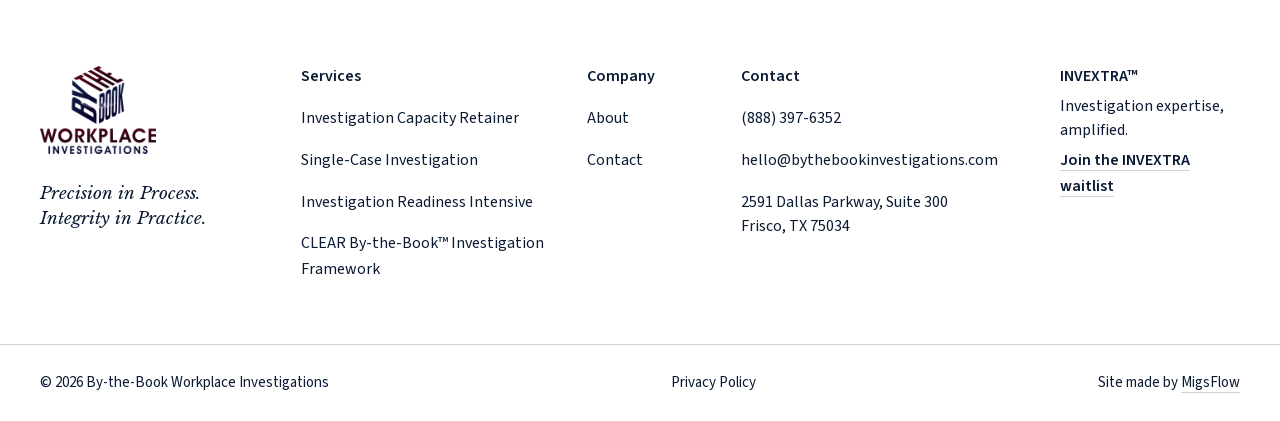
==== commit 85d3fc52: "About page: What a fair investigation owes everyone, as a ledger with a total Co-Authored-By: Claude" ====
--- a/about/index.html
+++ b/about/index.html
@@ -175,10 +175,49 @@
             </div>
         </section>
 
-        <!-- Still to build, one section at a time (her About copy, in order): 04 What a fair
-             investigation owes everyone, 05 How we put that into practice, 06 How we support your
-             team (INVEXTRA: "Early 2027", not her "January 2027"), 07 Who is behind the work,
-             08 Let's talk. -->
+        <!-- ============ 04 WHAT A FAIR INVESTIGATION OWES EVERYONE ============
+             Her wording, word for word. White, after the navy section.
+             THE IDEA: "owes" reads like a ledger. Her four "To the …" sentences are four entries,
+             each opening with her own words ("To the complainant,") set large as the entry's
+             label. Under them, a double rule (the line drawn under a column of figures before
+             the total) draws itself across, and her "And to everyone involved…" sentence is the
+             total, large and centred. Her last two sentences close the section.
+             At the top, a new divider: "the fulcrum", a white point rising into the navy, like
+             the pivot of a balance.
+             Phones: entries stacked. From tablets up: two by two. -->
+        <section class="owed" aria-labelledby="owed-title">
+            <!-- Divider drawn for this page: the fulcrum, in the navy of the section above -->
+            <svg class="owed__divider" aria-hidden="true" focusable="false" xmlns="http://www.w3.org/2000/svg" viewBox="0 0 1000 100" preserveAspectRatio="none"><path d="M0 0V100L500 18L1000 100V0Z"/></svg>
+
+            <div class="container">
+                <h2 class="owed__title" id="owed-title" data-reveal="up">What a fair investigation owes everyone</h2>
+
+                <ul class="owed__list" role="list" data-reveal-group>
+                    <li class="owed__entry" data-reveal="up">
+                        <p class="owed__text"><span class="owed__to">To the complainant,</span> it owes a serious, respectful assessment of the concerns raised, without assuming every allegation is established.</p>
+                    </li>
+                    <li class="owed__entry" data-reveal="up">
+                        <p class="owed__text"><span class="owed__to">To the respondent,</span> it owes a meaningful opportunity to respond and a fair evaluation of the evidence, without assuming wrongdoing.</p>
+                    </li>
+                    <li class="owed__entry" data-reveal="up">
+                        <p class="owed__text"><span class="owed__to">To the organization,</span> it owes findings grounded in the record and the relevant standards, explained clearly enough to support an informed decision.</p>
+                    </li>
+                    <li class="owed__entry" data-reveal="up">
+                        <p class="owed__text"><span class="owed__to">To the investigator,</span> it owes a process worth standing behind. The person doing this work needs structure, support, and the confidence that the method holds up when the case gets hard. <strong class="owed__gap">That is the gap <span class="nowrap">By-the-Book</span> was built to close.</strong></p>
+                    </li>
+                </ul>
+
+                <div class="owed__total" data-draw>
+                    <p class="owed__all" data-reveal="up">And to everyone involved, it owes a process that does not confuse neutrality with indifference.</p>
+                </div>
+
+                <p class="owed__close" data-reveal="up"><em class="owed__close-first">We do not investigate to produce a preferred answer.</em> We investigate to determine what the evidence supports, what it does not, and what still cannot be resolved.</p>
+            </div>
+        </section>
+
+        <!-- Still to build, one section at a time (her About copy, in order): 05 How we put that
+             into practice, 06 How we support your team (INVEXTRA: "Early 2027", not her
+             "January 2027"), 07 Who is behind the work, 08 Let's talk. -->
 
     </main>
 
--- a/css/about.css
+++ b/css/about.css
@@ -347,3 +347,116 @@
   .inside__details { grid-column: 1 / -1; }
   .drift { --step: 2.75rem; align-self: center; }
 }
+
+/* ---------- 04 What a fair investigation owes everyone ----------
+   White. A ledger: four entries (each opening with her "To the …," set large), a double rule
+   that draws itself across (global.js adds "is-drawn"), then her "And to everyone involved…"
+   as the total, large and centred, and her closing two sentences.
+   At the top, "the fulcrum" divider: a white point rising into the navy above. */
+.owed {
+  position: relative;
+  --divider-h: clamp(2.5rem, 7vw, 6.5rem);
+  padding-block: calc(var(--space-section) + var(--divider-h) * 0.75) var(--space-section);
+}
+.owed__divider {
+  position: absolute;
+  top: -1px;
+  left: 0;
+  width: 100%;
+  height: var(--divider-h);
+  fill: var(--color-navy);
+}
+.owed__title {
+  max-width: 34rem;
+  margin-inline: auto;
+  font-size: clamp(1.875rem, 1.5rem + 1.9vw, 2.75rem);
+  text-align: center;
+  text-wrap: balance;
+}
+
+/* The four entries: a navy rule on top of each, like the lines of a ledger */
+.owed__list {
+  display: grid;
+  gap: 2rem;
+  margin-top: 2.5rem;
+}
+.owed__entry {
+  padding-top: 1.25rem;
+  border-top: 1px solid var(--color-navy);
+}
+.owed__text {
+  font-size: clamp(1.0625rem, 1rem + 0.3vw, 1.1875rem);
+}
+/* Her "To the complainant," on its own line, large, with a small burgundy square */
+.owed__to {
+  display: flex;
+  align-items: center;
+  gap: 0.75rem;
+  margin-bottom: 0.625rem;
+  font-family: var(--font-heading);
+  font-size: clamp(1.375rem, 1.2rem + 0.9vw, 1.875rem);
+  line-height: 1.2;
+}
+.owed__to::before {
+  content: "";
+  flex-shrink: 0;
+  width: 0.5rem;
+  height: 0.5rem;
+  background: var(--color-burgundy);
+}
+.owed__gap { font-weight: 600; }
+
+/* The total: a double rule drawn across from the centre, then her sentence */
+.owed__total {
+  position: relative;
+  margin-top: 3rem;
+  padding-top: 2.5rem;
+}
+.owed__total::before {
+  content: "";
+  position: absolute;
+  top: 0;
+  left: 0;
+  right: 0;
+  height: 5px;
+  border-block: 1px solid var(--color-navy);   /* two thin lines = the double rule */
+}
+.owed__total.is-drawn::before { transition: transform 1.2s linear 0.2s; }
+html.js .owed__total:not(.is-drawn)::before { transform: scaleX(0); }
+.owed__all {
+  max-width: 46rem;
+  margin-inline: auto;
+  font-family: var(--font-heading);
+  font-size: clamp(1.625rem, 1.15rem + 2.2vw, 2.75rem);
+  line-height: 1.2;
+  letter-spacing: -0.01em;
+  text-align: center;
+  text-wrap: balance;
+}
+
+/* Her closing two sentences, the first in italics */
+.owed__close {
+  max-width: 38rem;
+  margin: 2rem auto 0;
+  font-size: clamp(1.0625rem, 1rem + 0.35vw, 1.25rem);
+  text-align: center;
+}
+.owed__close-first {
+  display: block;
+  margin-bottom: 0.25rem;
+  font-family: var(--font-heading);
+  color: var(--color-burgundy);
+}
+
+@media (min-width: 48rem) {
+  .owed__list {
+    grid-template-columns: repeat(2, minmax(0, 1fr));
+    column-gap: 3rem;
+    row-gap: 3rem;
+    margin-top: 3.5rem;
+  }
+  .owed__total { margin-top: 4rem; padding-top: 3rem; }
+}
+@media (min-width: 62rem) {
+  .owed__list { column-gap: clamp(4rem, 8vw, 7rem); }
+}
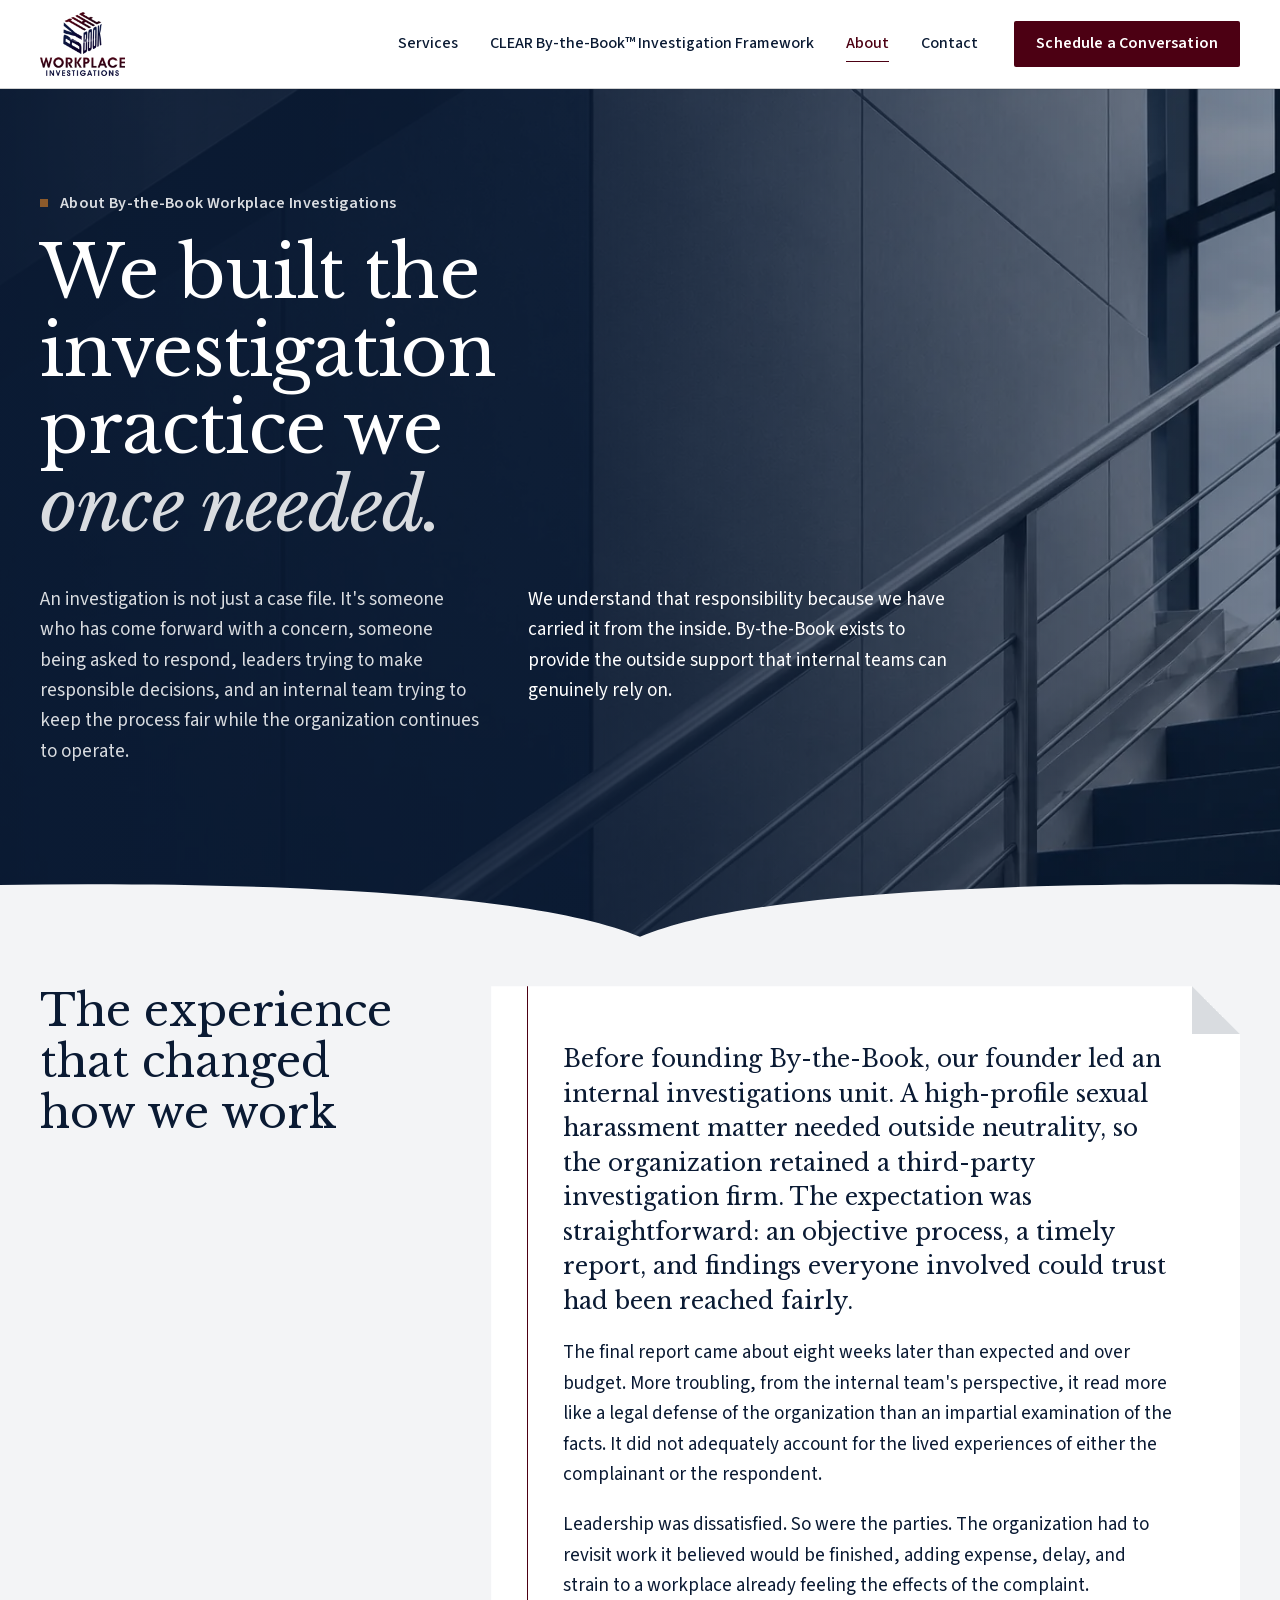
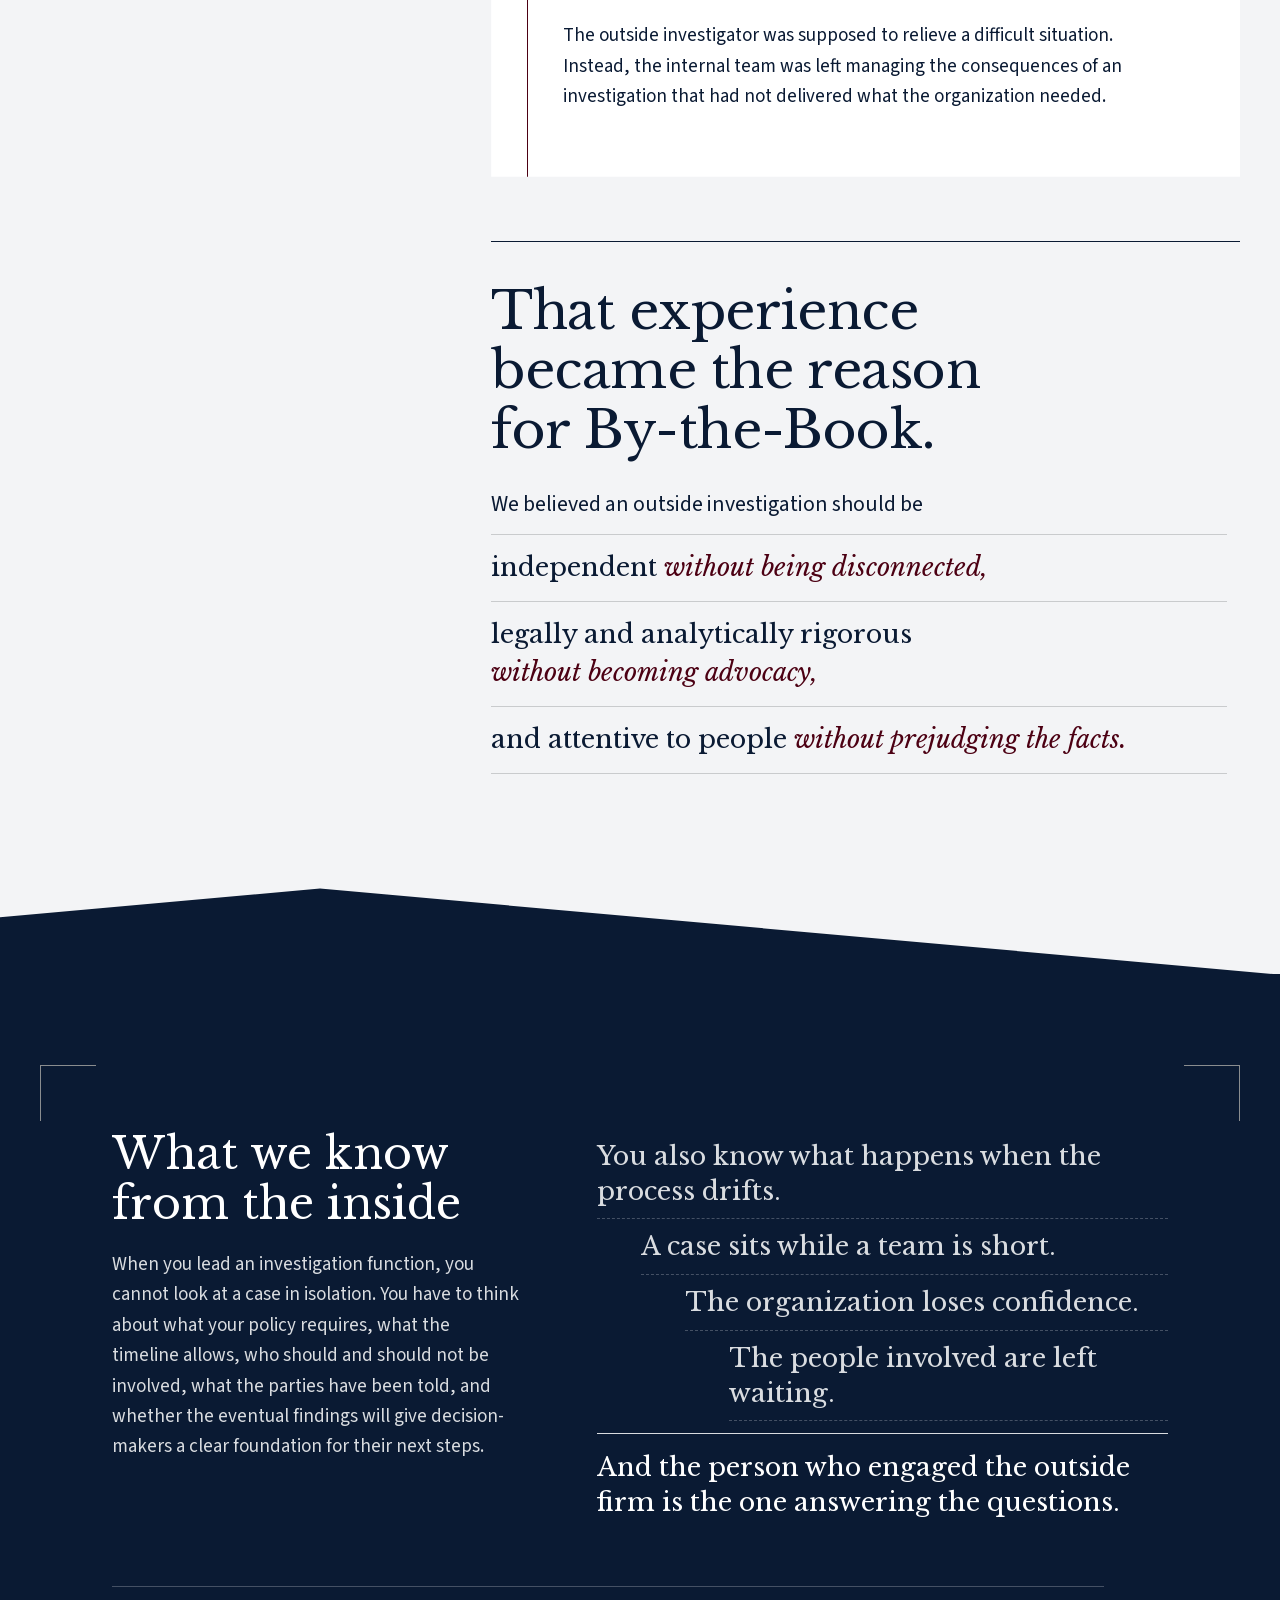
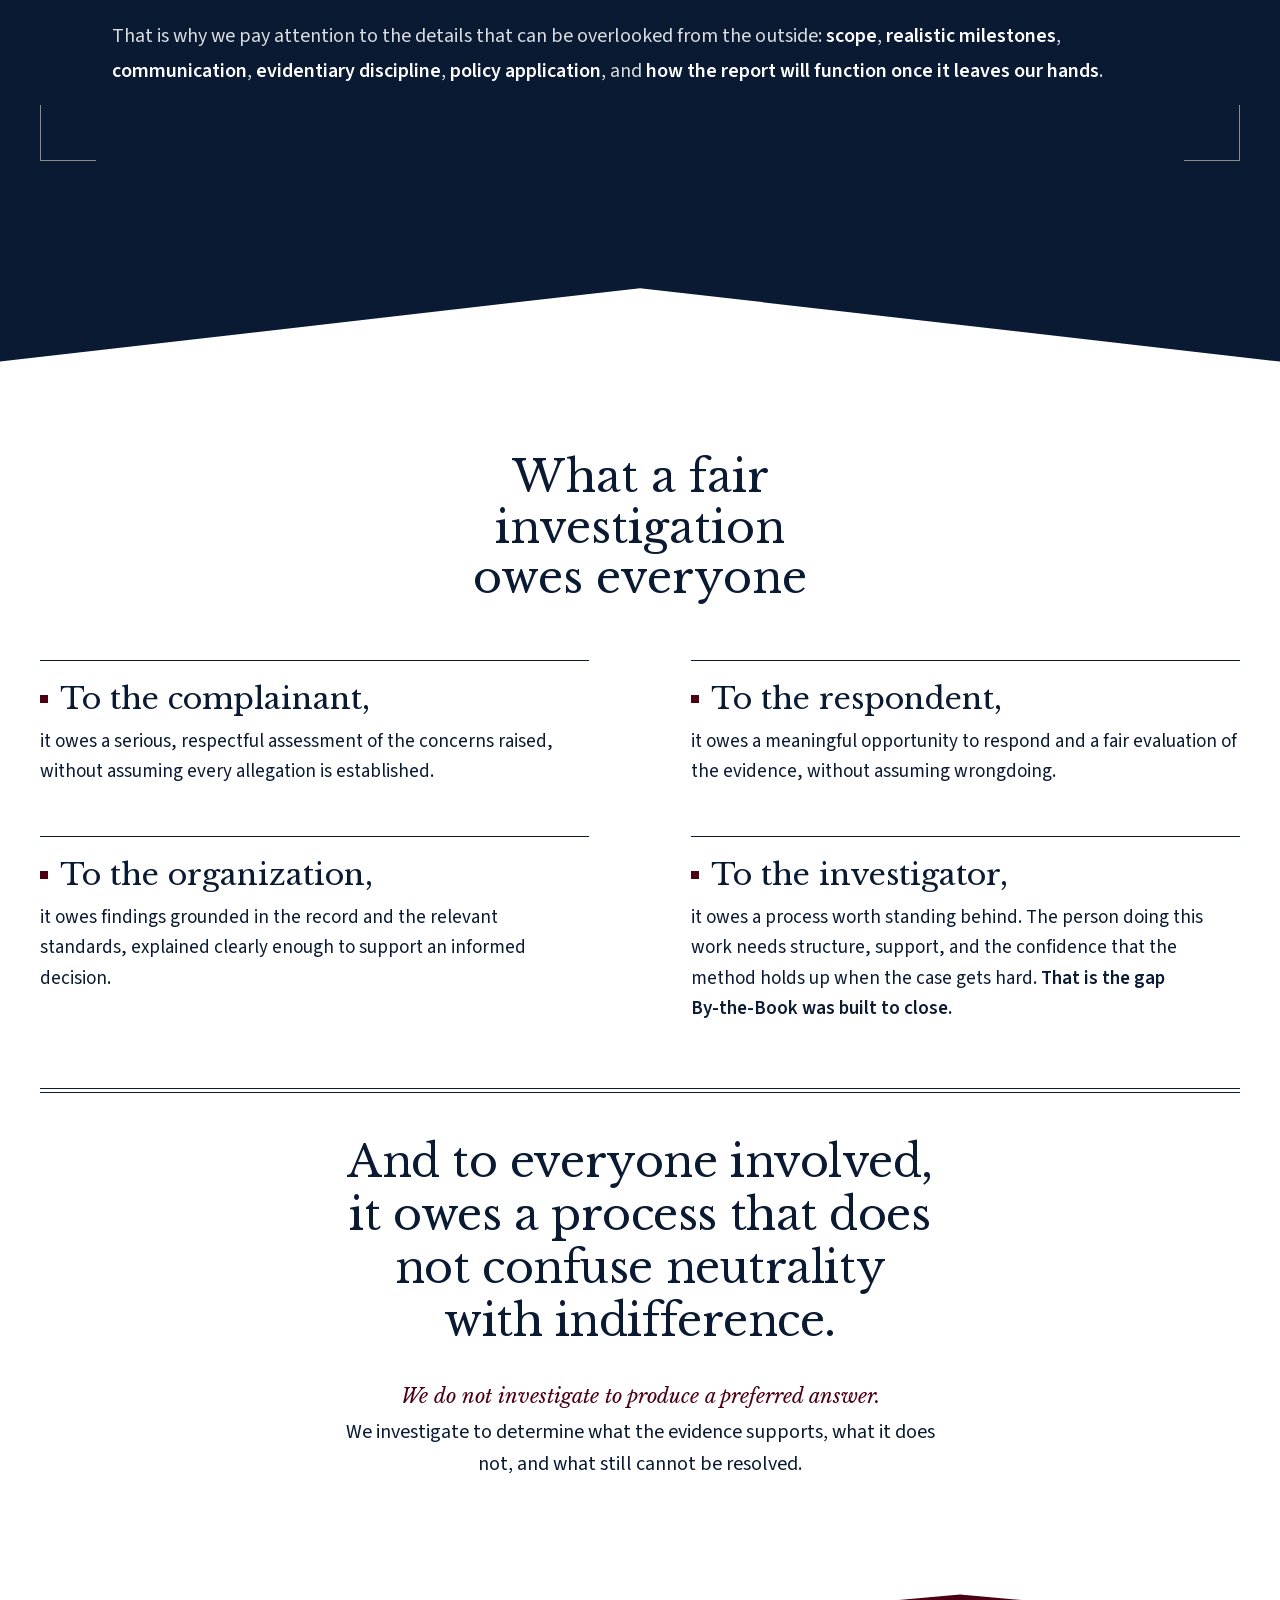
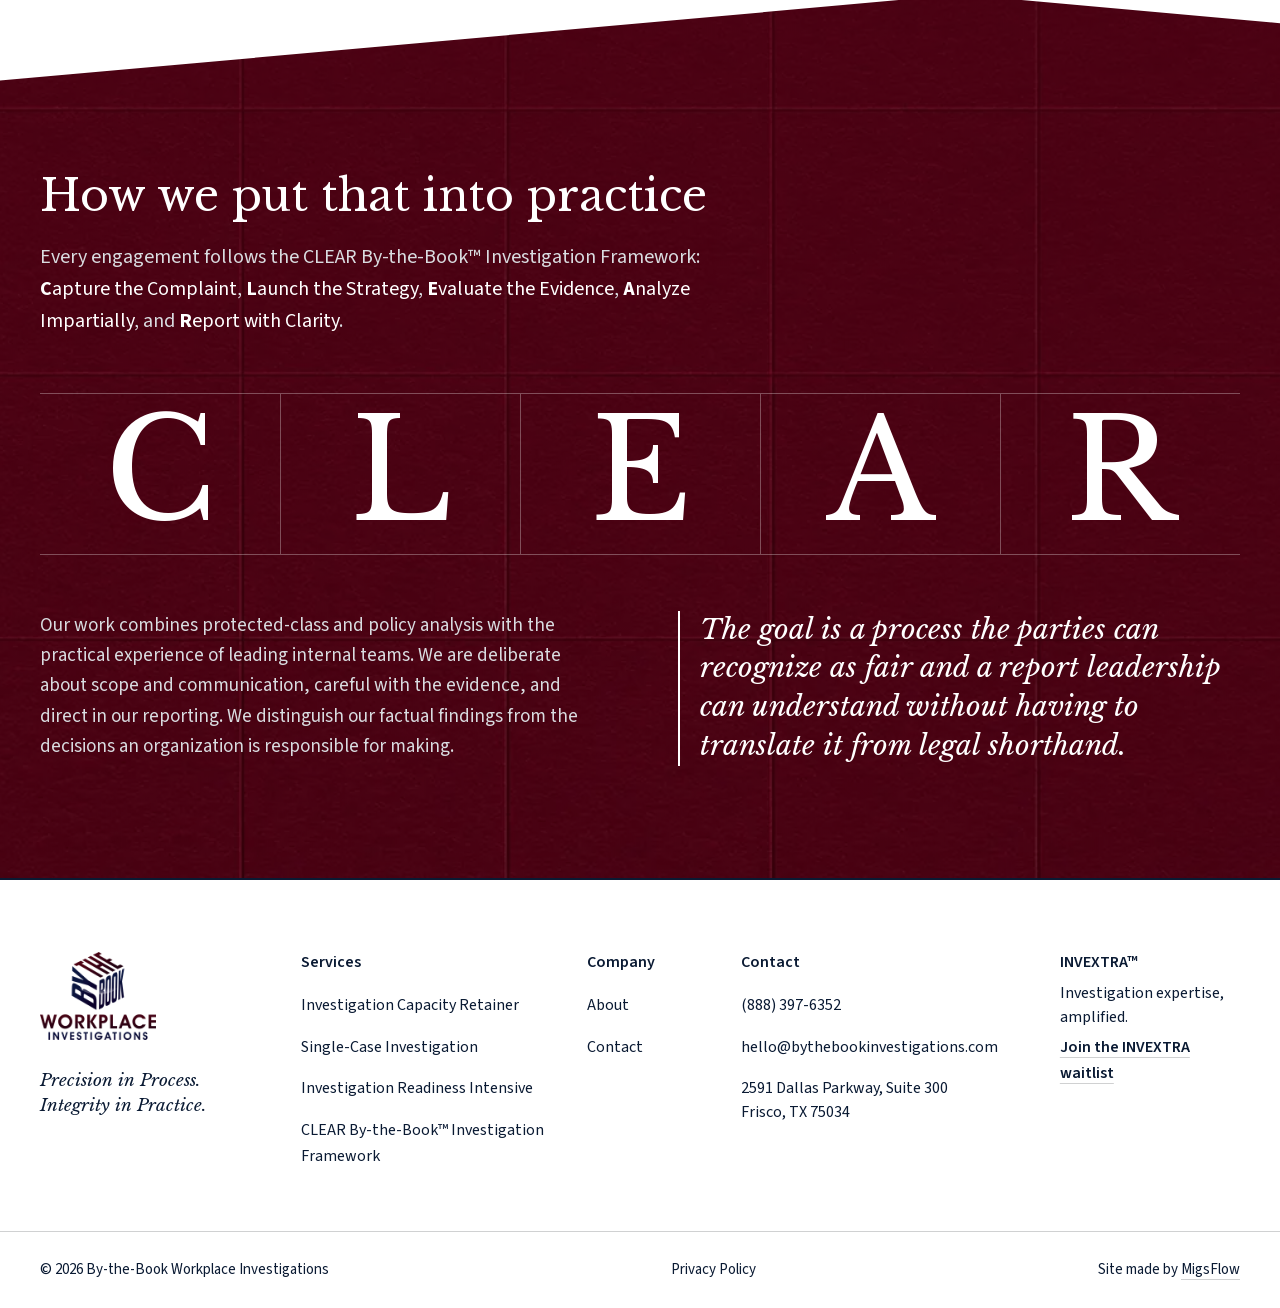
==== commit 93a3c6b4: "About page: How we put that into practice, burgundy grid with the CLEAR letters Co-Authored-By: Clau" ====
--- a/about/index.html
+++ b/about/index.html
@@ -215,9 +215,43 @@
             </div>
         </section>
 
-        <!-- Still to build, one section at a time (her About copy, in order): 05 How we put that
-             into practice, 06 How we support your team (INVEXTRA: "Early 2027", not her
-             "January 2027"), 07 Who is behind the work, 08 Let's talk. -->
+        <!-- ============ 05 HOW WE PUT THAT INTO PRACTICE ============
+             Her three paragraphs, word for word, except "investigation framework" capitalized to
+             "Investigation Framework" (her round-two rule: the full name everywhere).
+             Burgundy, over her burgundy grid background (the grid = a framework), after the white
+             ledger. The five letters C L E A R stand large in a row, each in its own cell of
+             hairlines, rising in one after another when they scroll into view. They are a
+             picture only (aria-hidden): her sentence above them names the five phases, with
+             each phase's first letter in bold so the two connect.
+             At the top, the homepage's slanted divider, mirrored, in the white above.
+             Desktop: heading and her first paragraph, the letters across, then her two last
+             paragraphs side by side (the last one, "the goal", larger in italics). -->
+        <section class="practice" aria-labelledby="practice-title">
+            <!-- Divider: the homepage's slanted shape, mirrored, in the white of the section above -->
+            <svg class="practice__divider" aria-hidden="true" focusable="false" xmlns="http://www.w3.org/2000/svg" viewBox="0 0 1000 100" preserveAspectRatio="none"><path d="M0 0v36L250 4l750 96V0H0z"/></svg>
+
+            <div class="container">
+                <h2 class="practice__title" id="practice-title" data-reveal="up">How we put that into practice</h2>
+                <p class="practice__lead" data-reveal="up" data-delay="1">Every engagement follows the CLEAR <span class="nowrap">By-the-Book™</span> Investigation Framework: <b class="practice__phase"><span class="practice__initial">C</span>apture the Complaint</b>, <b class="practice__phase"><span class="practice__initial">L</span>aunch the Strategy</b>, <b class="practice__phase"><span class="practice__initial">E</span>valuate the Evidence</b>, <b class="practice__phase"><span class="practice__initial">A</span>nalyze Impartially</b>, and <b class="practice__phase"><span class="practice__initial">R</span>eport with Clarity</b>.</p>
+
+                <div class="letters" data-draw aria-hidden="true">
+                    <span class="letters__cell">C</span>
+                    <span class="letters__cell">L</span>
+                    <span class="letters__cell">E</span>
+                    <span class="letters__cell">A</span>
+                    <span class="letters__cell">R</span>
+                </div>
+
+                <div class="practice__body">
+                    <p class="practice__text" data-reveal="up">Our work combines protected-class and policy analysis with the practical experience of leading internal teams. We are deliberate about scope and communication, careful with the evidence, and direct in our reporting. We distinguish our factual findings from the decisions an organization is responsible for making.</p>
+                    <p class="practice__goal" data-reveal="up" data-delay="1">The goal is a process the parties can recognize as fair and a report leadership can understand without having to translate it from legal shorthand.</p>
+                </div>
+            </div>
+        </section>
+
+        <!-- Still to build, one section at a time (her About copy, in order): 06 How we support
+             your team (INVEXTRA: "Early 2027", not her "January 2027"), 07 Who is behind the work,
+             08 Let's talk. -->
 
     </main>
 
--- a/css/about.css
+++ b/css/about.css
@@ -460,3 +460,117 @@
 @media (min-width: 62rem) {
   .owed__list { column-gap: clamp(4rem, 8vw, 7rem); }
 }
+
+/* ---------- 05 How we put that into practice ----------
+   Burgundy, over her burgundy grid photograph (under a burgundy gradient so the white text is
+   clear; raise 0.7 / 0.5 for more contrast). The five letters of CLEAR stand large in a row of
+   hairline cells and rise in one after another (global.js adds "is-drawn").
+   At the top, the homepage's slanted divider, mirrored, in white. */
+.practice {
+  position: relative;
+  --divider-h: clamp(2.5rem, 7vw, 6.5rem);
+  padding-block: calc(var(--space-section) + var(--divider-h) * 0.75) var(--space-section);
+  overflow: hidden;
+  background-color: var(--color-burgundy);
+  background-image:
+    linear-gradient(180deg, rgba(76, 0, 19, 0.7), rgba(76, 0, 19, 0.5)),
+    url("../images/backgrounds/burgundy-grid-m.jpg");
+  background-image:
+    linear-gradient(180deg, rgba(76, 0, 19, 0.7), rgba(76, 0, 19, 0.5)),
+    image-set(url("../images/backgrounds/burgundy-grid-m.webp") type("image/webp"), url("../images/backgrounds/burgundy-grid-m.jpg") type("image/jpeg"));
+  background-position: center;
+  background-size: cover;
+  color: var(--color-white);
+}
+.practice__divider {
+  position: absolute;
+  top: -1px;
+  left: 0;
+  width: 100%;
+  height: var(--divider-h);
+  fill: var(--color-white);
+  transform: scaleX(-1);
+}
+.practice__title {
+  font-size: clamp(1.875rem, 1.5rem + 1.9vw, 2.75rem);
+  text-wrap: balance;
+}
+.practice__lead {
+  max-width: 44rem;
+  margin-top: 1.25rem;
+  font-size: clamp(1.0625rem, 1rem + 0.35vw, 1.25rem);
+  color: var(--color-mist);
+}
+/* The phase names in white; their first letters link them to the big letters below */
+.practice__phase { font-weight: 400; color: var(--color-white); }
+.practice__initial { font-weight: 700; }
+
+/* The big letters: five equal cells with hairlines between them */
+.letters {
+  display: grid;
+  grid-template-columns: repeat(5, minmax(0, 1fr));
+  margin-block: 2.5rem;
+  border-block: 1px solid rgba(255, 255, 255, 0.3);
+}
+.letters__cell {
+  display: grid;
+  place-items: center;
+  padding-block: 0.5rem 0.75rem;
+  font-family: var(--font-heading);
+  font-size: clamp(3.25rem, 1.5rem + 9vw, 9rem);
+  line-height: 1;
+  color: var(--color-white);
+}
+.letters__cell + .letters__cell { border-left: 1px solid rgba(255, 255, 255, 0.3); }
+/* They rise in, one after another */
+.letters.is-drawn .letters__cell { transition: opacity 0.6s linear, transform 0.6s linear; }
+.letters.is-drawn .letters__cell:nth-child(2) { transition-delay: 0.15s; }
+.letters.is-drawn .letters__cell:nth-child(3) { transition-delay: 0.3s; }
+.letters.is-drawn .letters__cell:nth-child(4) { transition-delay: 0.45s; }
+.letters.is-drawn .letters__cell:nth-child(5) { transition-delay: 0.6s; }
+html.js .letters:not(.is-drawn) .letters__cell {
+  opacity: 0;
+  transform: translateY(1.25rem);
+}
+@media (prefers-reduced-motion: reduce) {
+  html.js .letters:not(.is-drawn) .letters__cell { opacity: 1; transform: none; }
+}
+
+.practice__body {
+  display: grid;
+  gap: 1.75rem;
+}
+.practice__text {
+  max-width: 38rem;
+  font-size: clamp(1.0625rem, 1rem + 0.3vw, 1.1875rem);
+  color: var(--color-mist);
+}
+/* "The goal is…": larger, in italics, with a white rule on the left */
+.practice__goal {
+  max-width: 34rem;
+  padding-left: 1.25rem;
+  border-left: 2px solid var(--color-white);
+  font-family: var(--font-heading);
+  font-style: italic;
+  font-size: clamp(1.25rem, 1.1rem + 0.8vw, 1.75rem);
+  line-height: 1.4;
+}
+
+@media (min-width: 48rem) {
+  .practice {
+    background-image:
+      linear-gradient(180deg, rgba(76, 0, 19, 0.7), rgba(76, 0, 19, 0.5)),
+      url("../images/backgrounds/burgundy-grid.jpg");
+    background-image:
+      linear-gradient(180deg, rgba(76, 0, 19, 0.7), rgba(76, 0, 19, 0.5)),
+      image-set(url("../images/backgrounds/burgundy-grid.webp") type("image/webp"), url("../images/backgrounds/burgundy-grid.jpg") type("image/jpeg"));
+  }
+  .letters { margin-block: 3.5rem; }
+}
+@media (min-width: 62rem) {
+  .practice__body {
+    grid-template-columns: 1fr 1fr;
+    column-gap: clamp(3rem, 6vw, 6rem);
+    align-items: start;
+  }
+}
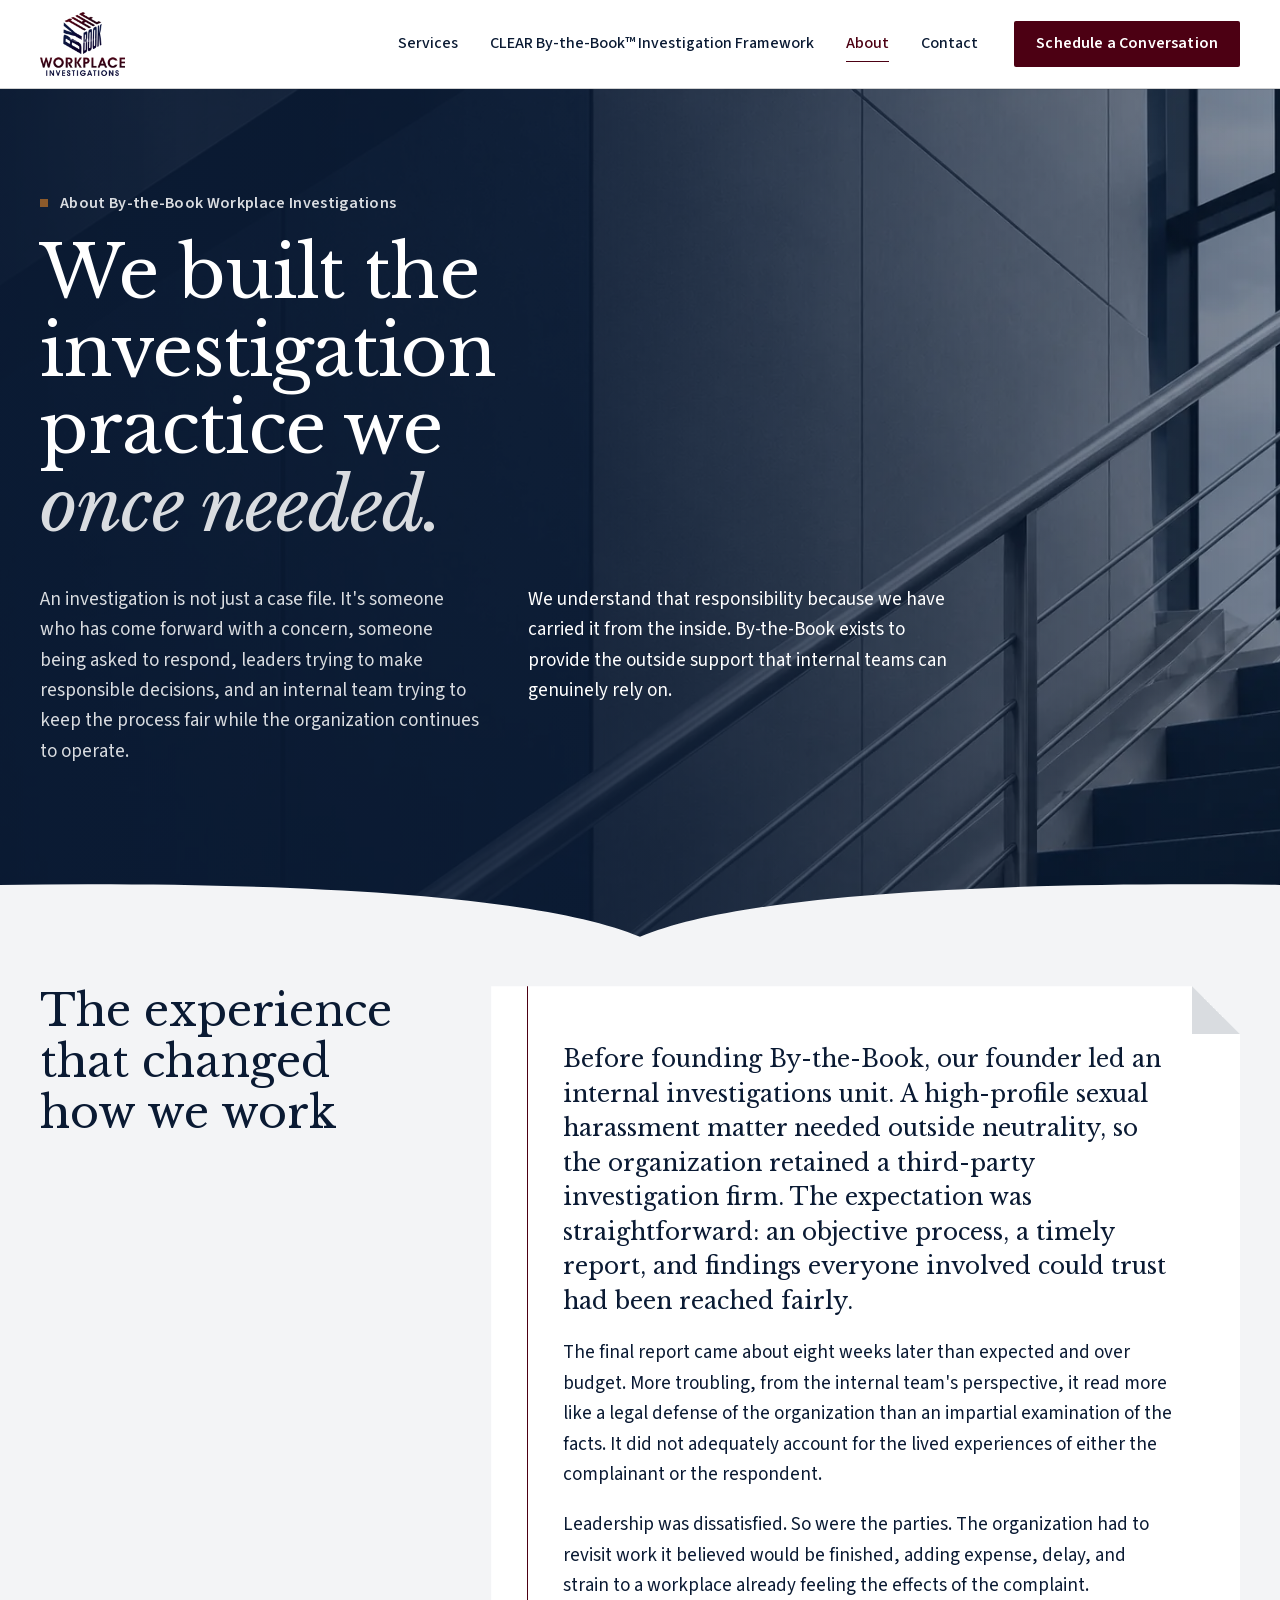
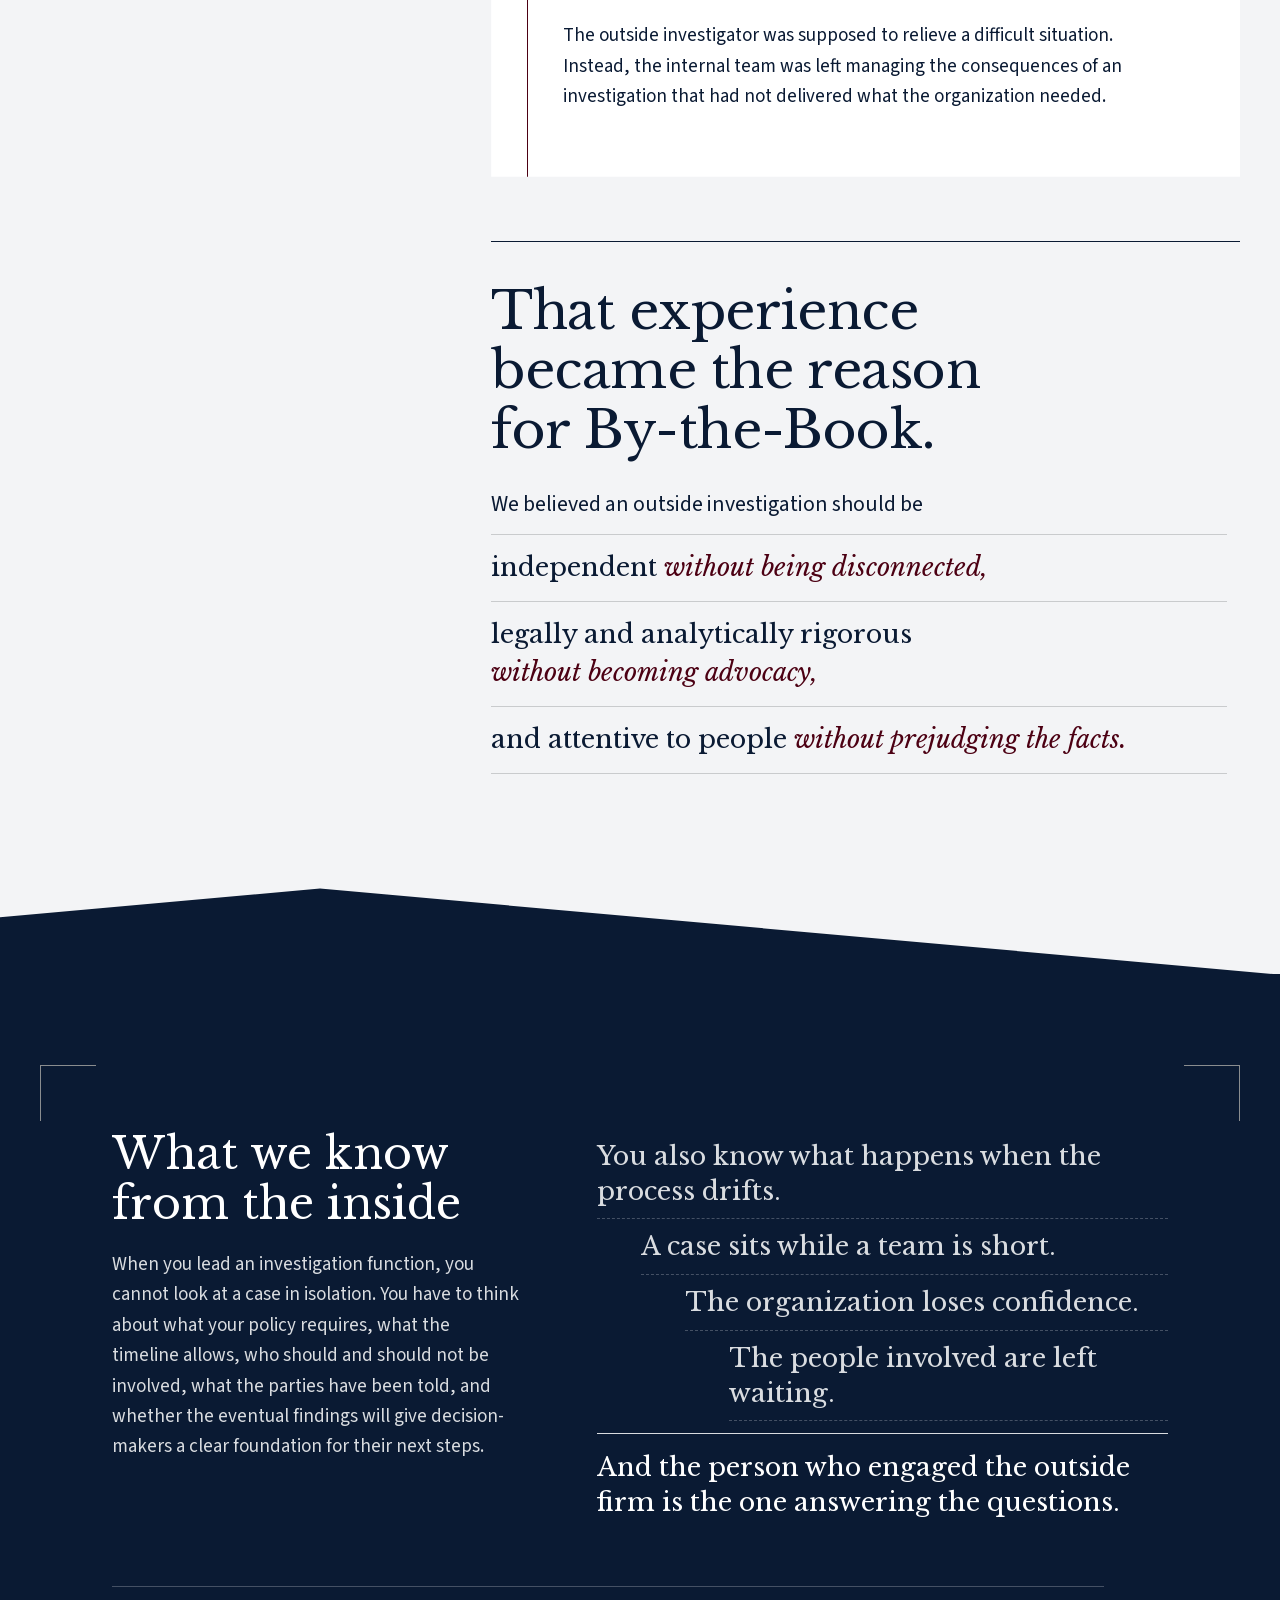
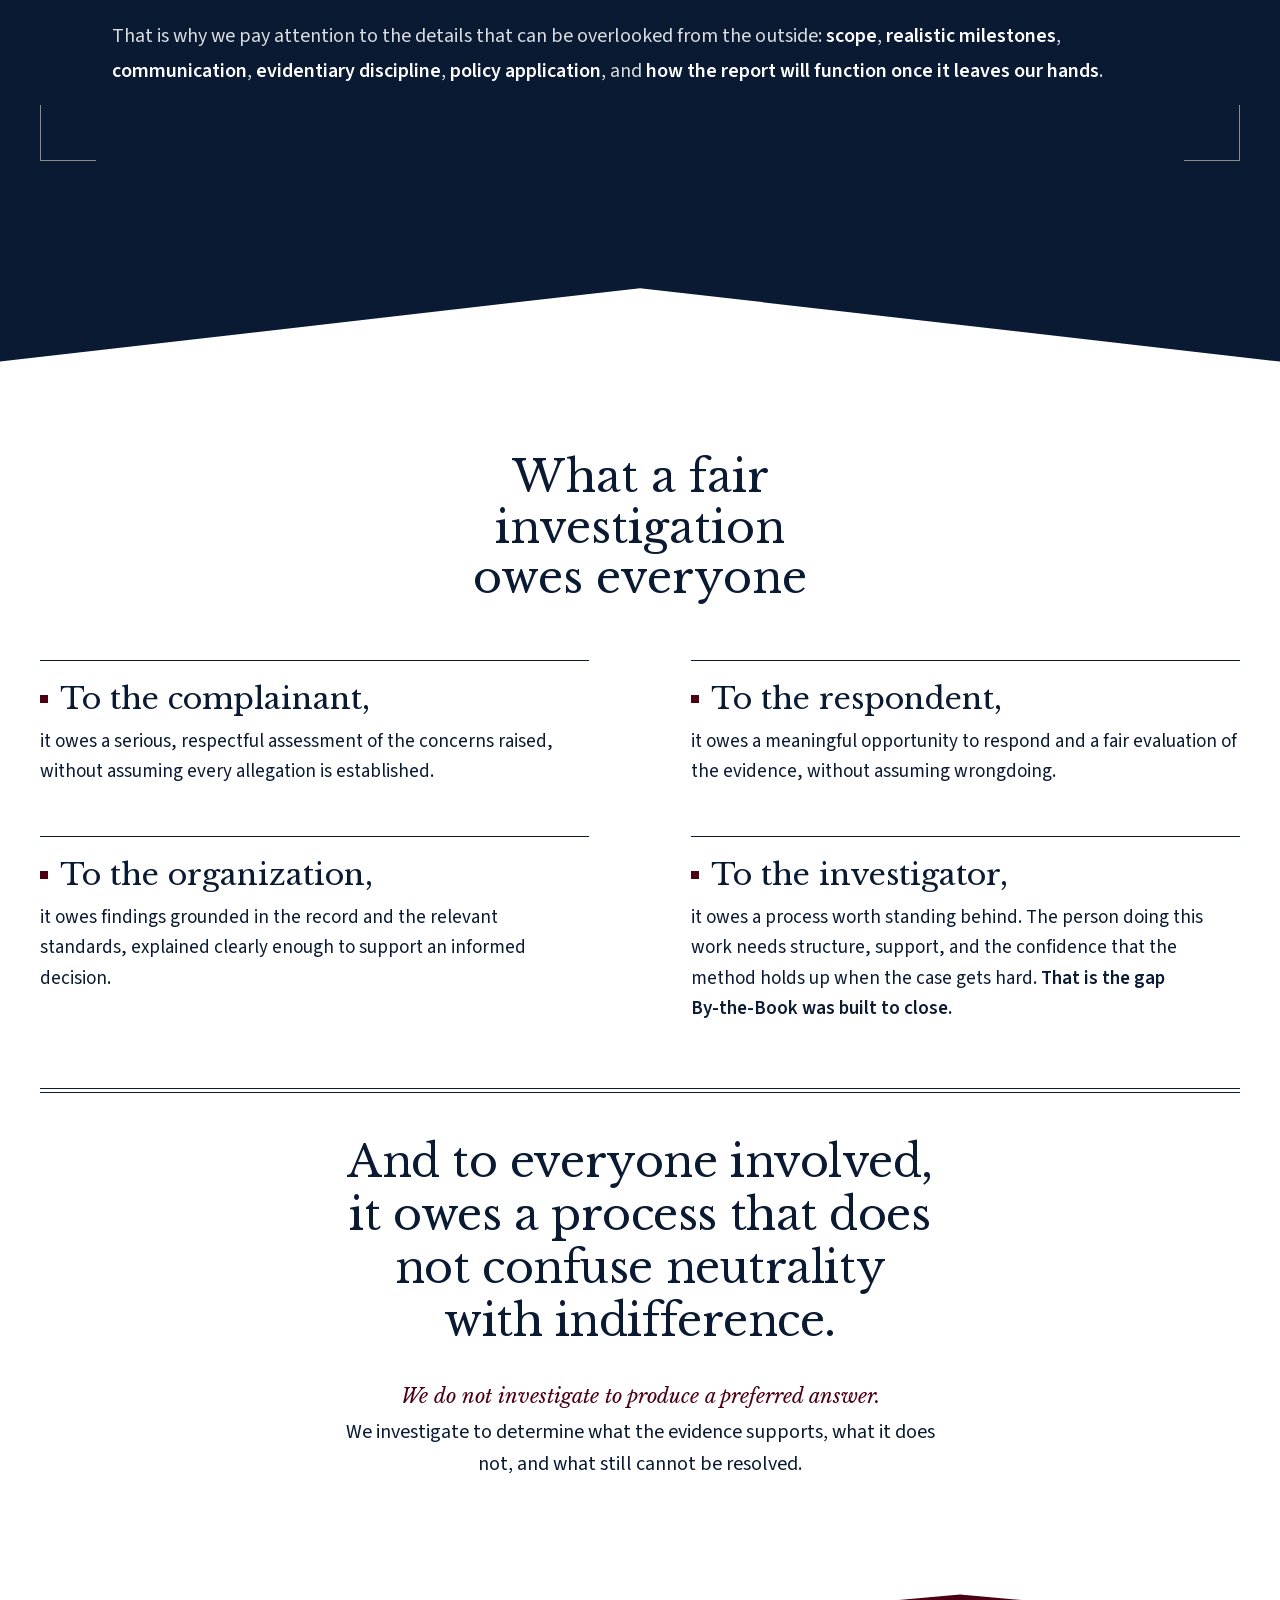
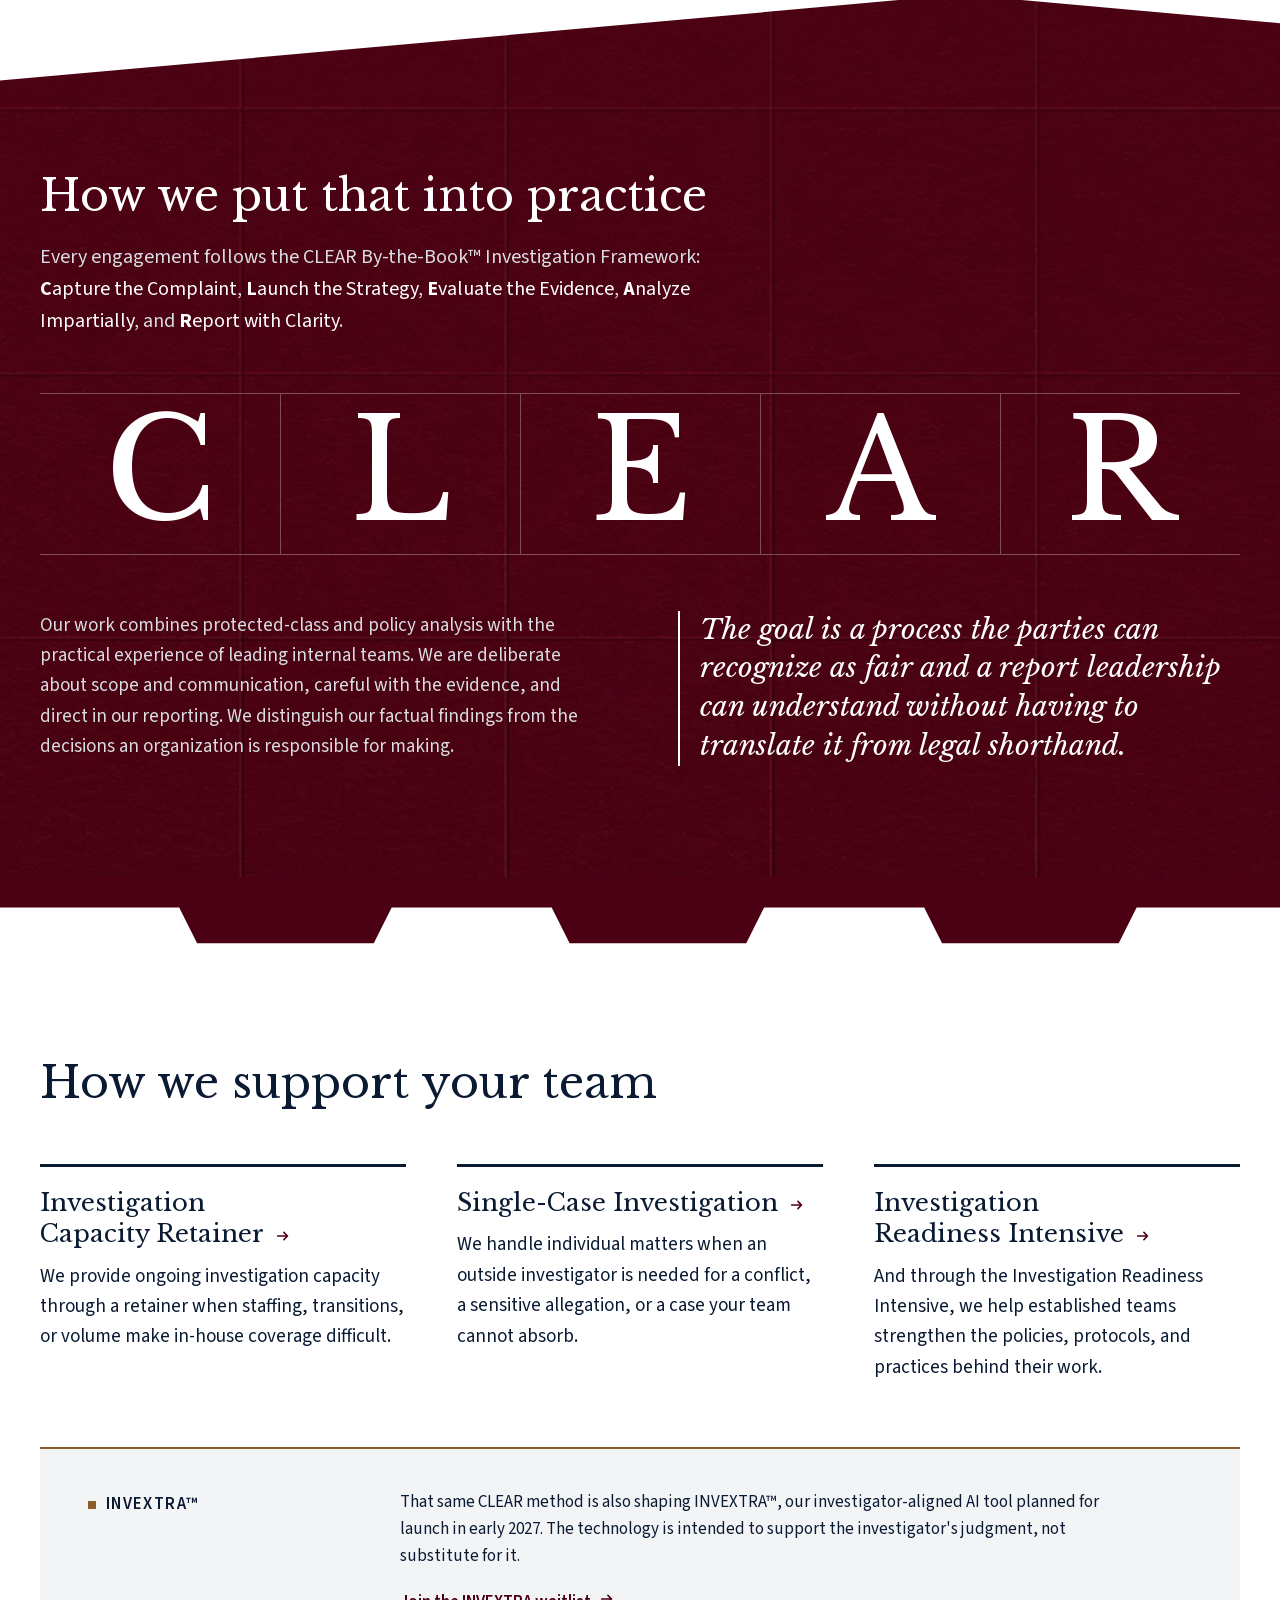
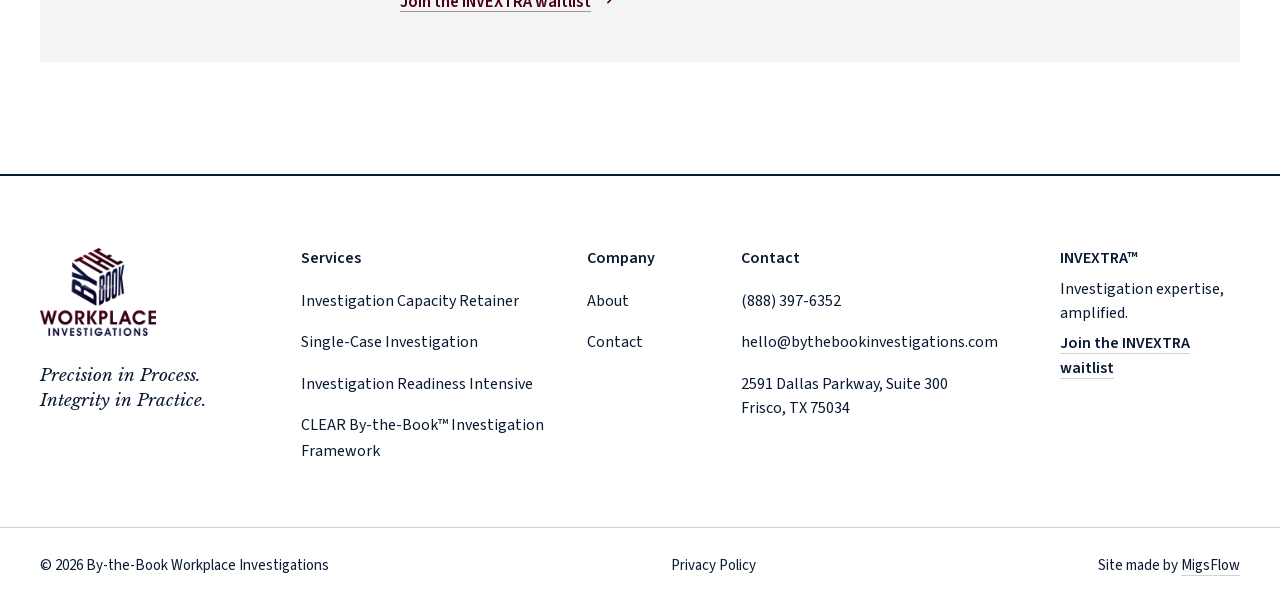
==== commit 3f0cde51: "About page: How we support your team, three ways plus INVEXTRA Co-Authored-By: Claude Opus 5.5 <nore" ====
--- a/about/index.html
+++ b/about/index.html
@@ -249,9 +249,52 @@
             </div>
         </section>
 
-        <!-- Still to build, one section at a time (her About copy, in order): 06 How we support
-             your team (INVEXTRA: "Early 2027", not her "January 2027"), 07 Who is behind the work,
-             08 Let's talk. -->
+        <!-- ============ 06 HOW WE SUPPORT YOUR TEAM ============
+             Her two paragraphs, word for word, except INVEXTRA's launch: "planned for launch in
+             early 2027" (Miguelle's decision; her copy says "January 2027").
+             White, after the burgundy section. Her first paragraph has three sentences, one per
+             way of working with her, so each sentence becomes a column, headed by that service's
+             exact name (her terminology list) as a link to its section on the Services page.
+             Her second paragraph (INVEXTRA) sits apart in a pale grey strip with the copper
+             marker (copper is kept for INVEXTRA) and a text link to the waitlist: her design note
+             keeps the waitlist separate from the service enquiries, and only her closing section
+             gets a button.
+             At the top, a new divider: "binder tabs", three tabs hanging from the burgundy, one
+             for each way of working. -->
+        <section class="ways" aria-labelledby="ways-title">
+            <!-- Divider drawn for this page: binder tabs, in the burgundy of the section above -->
+            <svg class="ways__divider" aria-hidden="true" focusable="false" xmlns="http://www.w3.org/2000/svg" viewBox="0 0 1000 100" preserveAspectRatio="none"><path d="M0 0V34H140L154 74H292L306 34H431L445 74H583L597 34H722L736 74H874L888 34H1000V0Z"/></svg>
+
+            <div class="container">
+                <h2 class="ways__title" id="ways-title" data-reveal="up">How we support your team</h2>
+
+                <ul class="ways__list" role="list" data-reveal-group>
+                    <li class="ways__item" data-reveal="up">
+                        <h3 class="ways__name"><a class="ways__link" href="../services/#retainer">Investigation Capacity Retainer<svg class="ways__arrow" aria-hidden="true" focusable="false" viewBox="0 0 20 20"><path d="M4 10h11m-4-4 4 4-4 4"/></svg></a></h3>
+                        <p class="ways__text">We provide ongoing investigation capacity through a retainer when staffing, transitions, or volume make in-house coverage difficult.</p>
+                    </li>
+                    <li class="ways__item" data-reveal="up">
+                        <h3 class="ways__name"><a class="ways__link" href="../services/#single-case">Single-Case Investigation<svg class="ways__arrow" aria-hidden="true" focusable="false" viewBox="0 0 20 20"><path d="M4 10h11m-4-4 4 4-4 4"/></svg></a></h3>
+                        <p class="ways__text">We handle individual matters when an outside investigator is needed for a conflict, a sensitive allegation, or a case your team cannot absorb.</p>
+                    </li>
+                    <li class="ways__item" data-reveal="up">
+                        <h3 class="ways__name"><a class="ways__link" href="../services/#readiness">Investigation Readiness Intensive<svg class="ways__arrow" aria-hidden="true" focusable="false" viewBox="0 0 20 20"><path d="M4 10h11m-4-4 4 4-4 4"/></svg></a></h3>
+                        <p class="ways__text">And through the Investigation Readiness Intensive, we help established teams strengthen the policies, protocols, and practices behind their work.</p>
+                    </li>
+                </ul>
+
+                <div class="ways__invextra" data-reveal="up">
+                    <p class="ways__invextra-label">INVEXTRA™</p>
+                    <div class="ways__invextra-body">
+                        <p class="ways__invextra-text">That same CLEAR method is also shaping INVEXTRA™, our investigator-aligned AI tool planned for launch in early 2027. The technology is intended to support the investigator's judgment, not substitute for it.</p>
+                        <a class="ways__invextra-link" href="https://invextra.ai/" target="_blank" rel="noopener">Join the INVEXTRA waitlist<span class="visually-hidden"> (opens in a new tab)</span><svg class="ways__arrow" aria-hidden="true" focusable="false" viewBox="0 0 20 20"><path d="M4 10h11m-4-4 4 4-4 4"/></svg></a>
+                    </div>
+                </div>
+            </div>
+        </section>
+
+        <!-- Still to build, one section at a time (her About copy, in order): 07 Who is behind the
+             work, 08 Let's talk. -->
 
     </main>
 
--- a/css/about.css
+++ b/css/about.css
@@ -574,3 +574,121 @@
     align-items: start;
   }
 }
+
+/* ---------- 06 How we support your team ----------
+   White. Three columns, one per way of working: the service's exact name as a link to the
+   Services page, then her sentence. Then INVEXTRA apart, in a pale grey strip with the copper
+   marker and a text link to the waitlist.
+   At the top, "binder tabs": three tabs hanging from the burgundy section above. */
+.ways {
+  position: relative;
+  --divider-h: clamp(2.5rem, 7vw, 6.5rem);
+  padding-block: calc(var(--space-section) + var(--divider-h) * 0.75) var(--space-section);
+}
+.ways__divider {
+  position: absolute;
+  top: -1px;
+  left: 0;
+  width: 100%;
+  height: var(--divider-h);
+  fill: var(--color-burgundy);
+}
+.ways__title {
+  font-size: clamp(1.875rem, 1.5rem + 1.9vw, 2.75rem);
+  text-wrap: balance;
+}
+
+.ways__list {
+  display: grid;
+  gap: 2rem;
+  margin-top: 2.5rem;
+}
+/* Each column: a thick navy rule on top, then the name and her sentence */
+.ways__item {
+  padding-top: 1.25rem;
+  border-top: 3px solid var(--color-navy);
+}
+.ways__name {
+  font-size: clamp(1.25rem, 1.15rem + 0.5vw, 1.5rem);
+  line-height: 1.3;
+}
+/* The name is the link: no underline until hover; the arrow slides right on hover */
+.ways__link {
+  color: var(--color-navy);
+  text-decoration: none;
+}
+.ways__link:hover { color: var(--color-burgundy); text-decoration: underline; text-underline-offset: 0.2em; }
+/* The arrow sits right after the last word, even when the name wraps onto two lines */
+.ways__arrow {
+  display: inline-block;
+  width: 1.125rem;
+  height: 1.125rem;
+  margin-left: 0.4em;
+  vertical-align: -0.1em;
+  fill: none;
+  stroke: var(--color-burgundy);
+  stroke-width: 1.75;
+  stroke-linecap: round;
+  stroke-linejoin: round;
+  transition: transform var(--speed) var(--ease);
+}
+.ways__link:hover .ways__arrow,
+.ways__invextra-link:hover .ways__arrow { transform: translateX(0.25rem); }
+.ways__text {
+  margin-top: 0.75rem;
+  font-size: clamp(1.0625rem, 1rem + 0.3vw, 1.1875rem);
+}
+
+/* INVEXTRA, apart: pale grey strip, copper rule on top, label with the copper square */
+.ways__invextra {
+  display: grid;
+  gap: 1rem;
+  margin-top: 3rem;
+  padding: 1.75rem 1.5rem 2rem;
+  border-top: 2px solid var(--color-copper);
+  background: var(--color-wash);
+}
+.ways__invextra-label {
+  display: flex;
+  align-items: center;
+  gap: 0.625rem;
+  font-weight: 600;
+  letter-spacing: 0.08em;
+}
+.ways__invextra-label::before {
+  content: "";
+  flex-shrink: 0;
+  width: 0.5rem;
+  height: 0.5rem;
+  background: var(--color-copper);
+}
+.ways__invextra-text { max-width: 46rem; }
+.ways__invextra-link {
+  display: inline-block;
+  margin-top: 0.75rem;
+  padding-block: 0.375rem;       /* taller tap target */
+  color: var(--color-burgundy);
+  font-weight: 600;
+  text-underline-offset: 0.25em;
+  text-decoration-color: rgba(76, 0, 19, 0.4);
+}
+.ways__invextra-link:hover { text-decoration-color: var(--color-burgundy); }
+
+@media (min-width: 48rem) {
+  .ways__invextra { padding: 2rem 2.5rem 2.25rem; }
+}
+/* Desktop: the three ways side by side; INVEXTRA label left, text right */
+@media (min-width: 62rem) {
+  .ways__list {
+    grid-template-columns: repeat(3, minmax(0, 1fr));
+    column-gap: clamp(2rem, 4vw, 3.5rem);
+    margin-top: 3.5rem;
+  }
+  .ways__invextra {
+    grid-template-columns: 3fr 9fr;
+    column-gap: 3rem;
+    margin-top: 4rem;
+    padding: 2.5rem 3rem;
+  }
+  .ways__invextra-label { align-self: start; padding-top: 0.125rem; }
+}
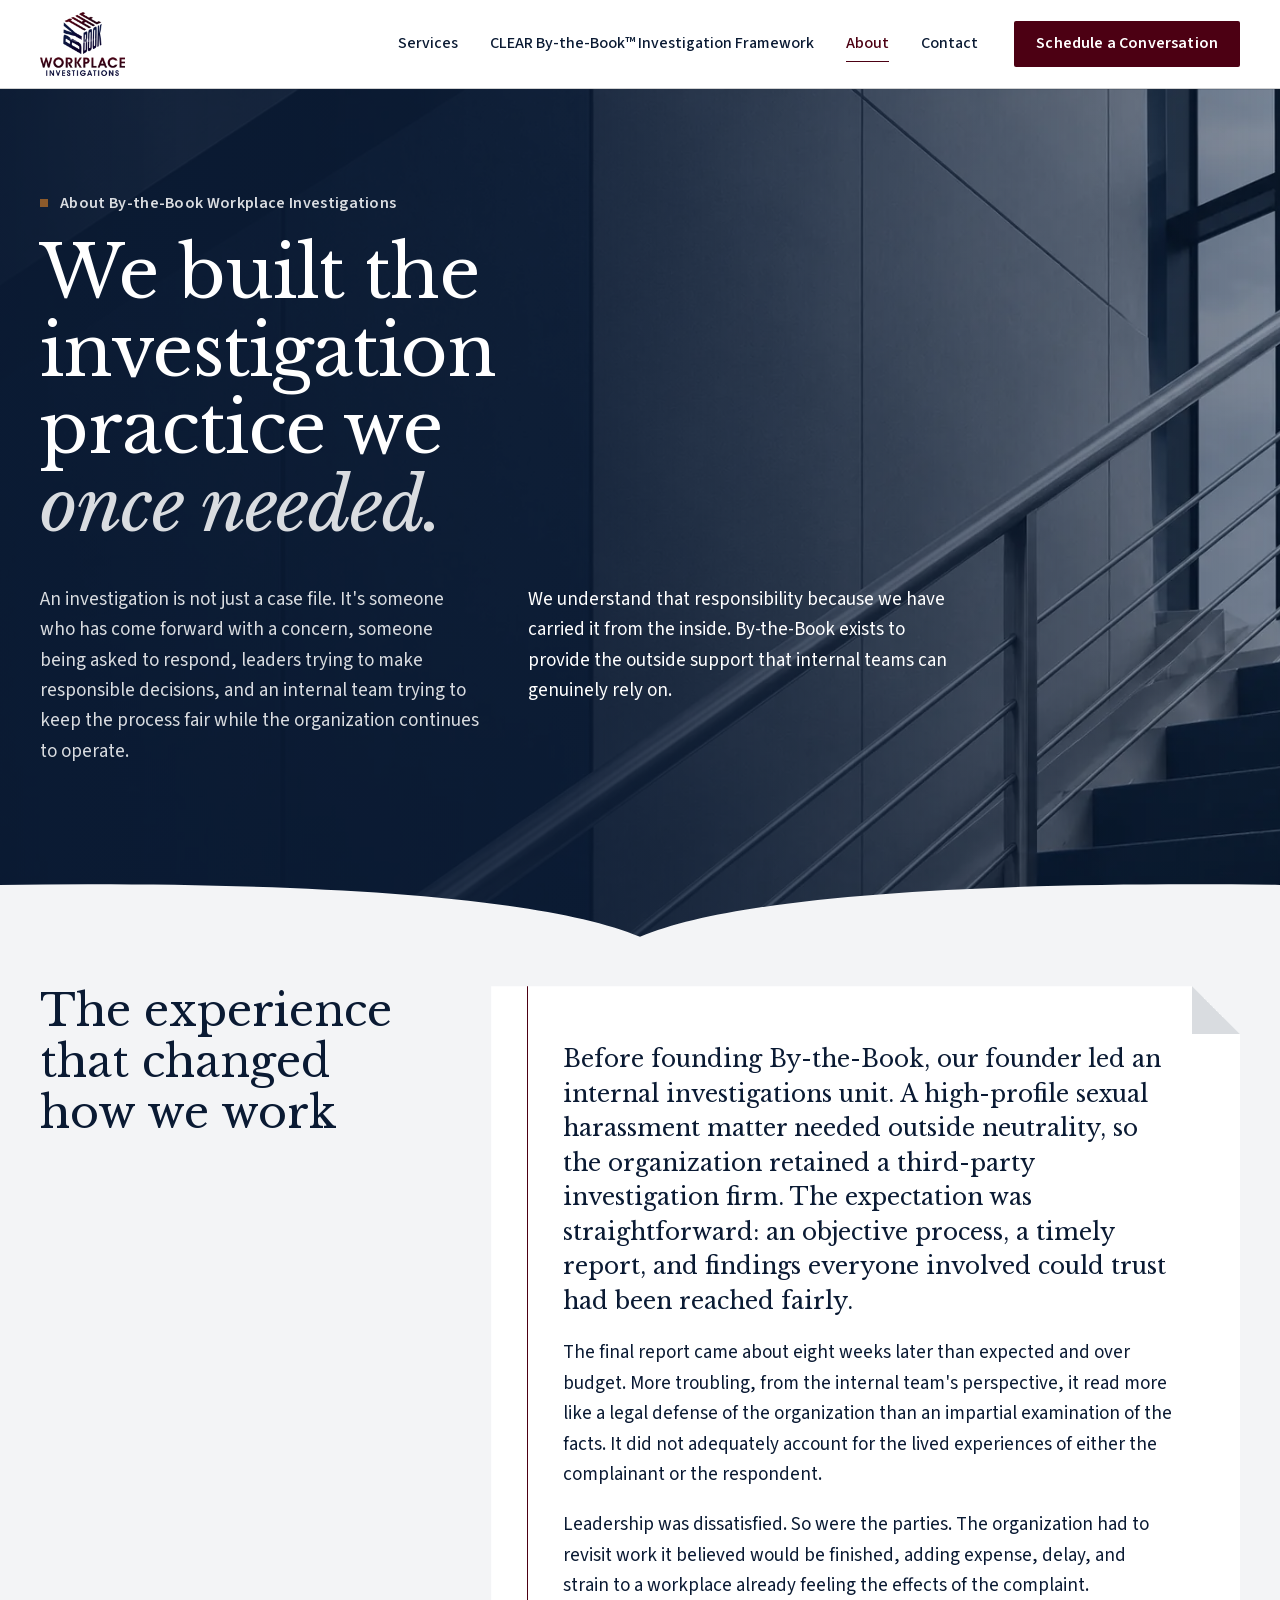
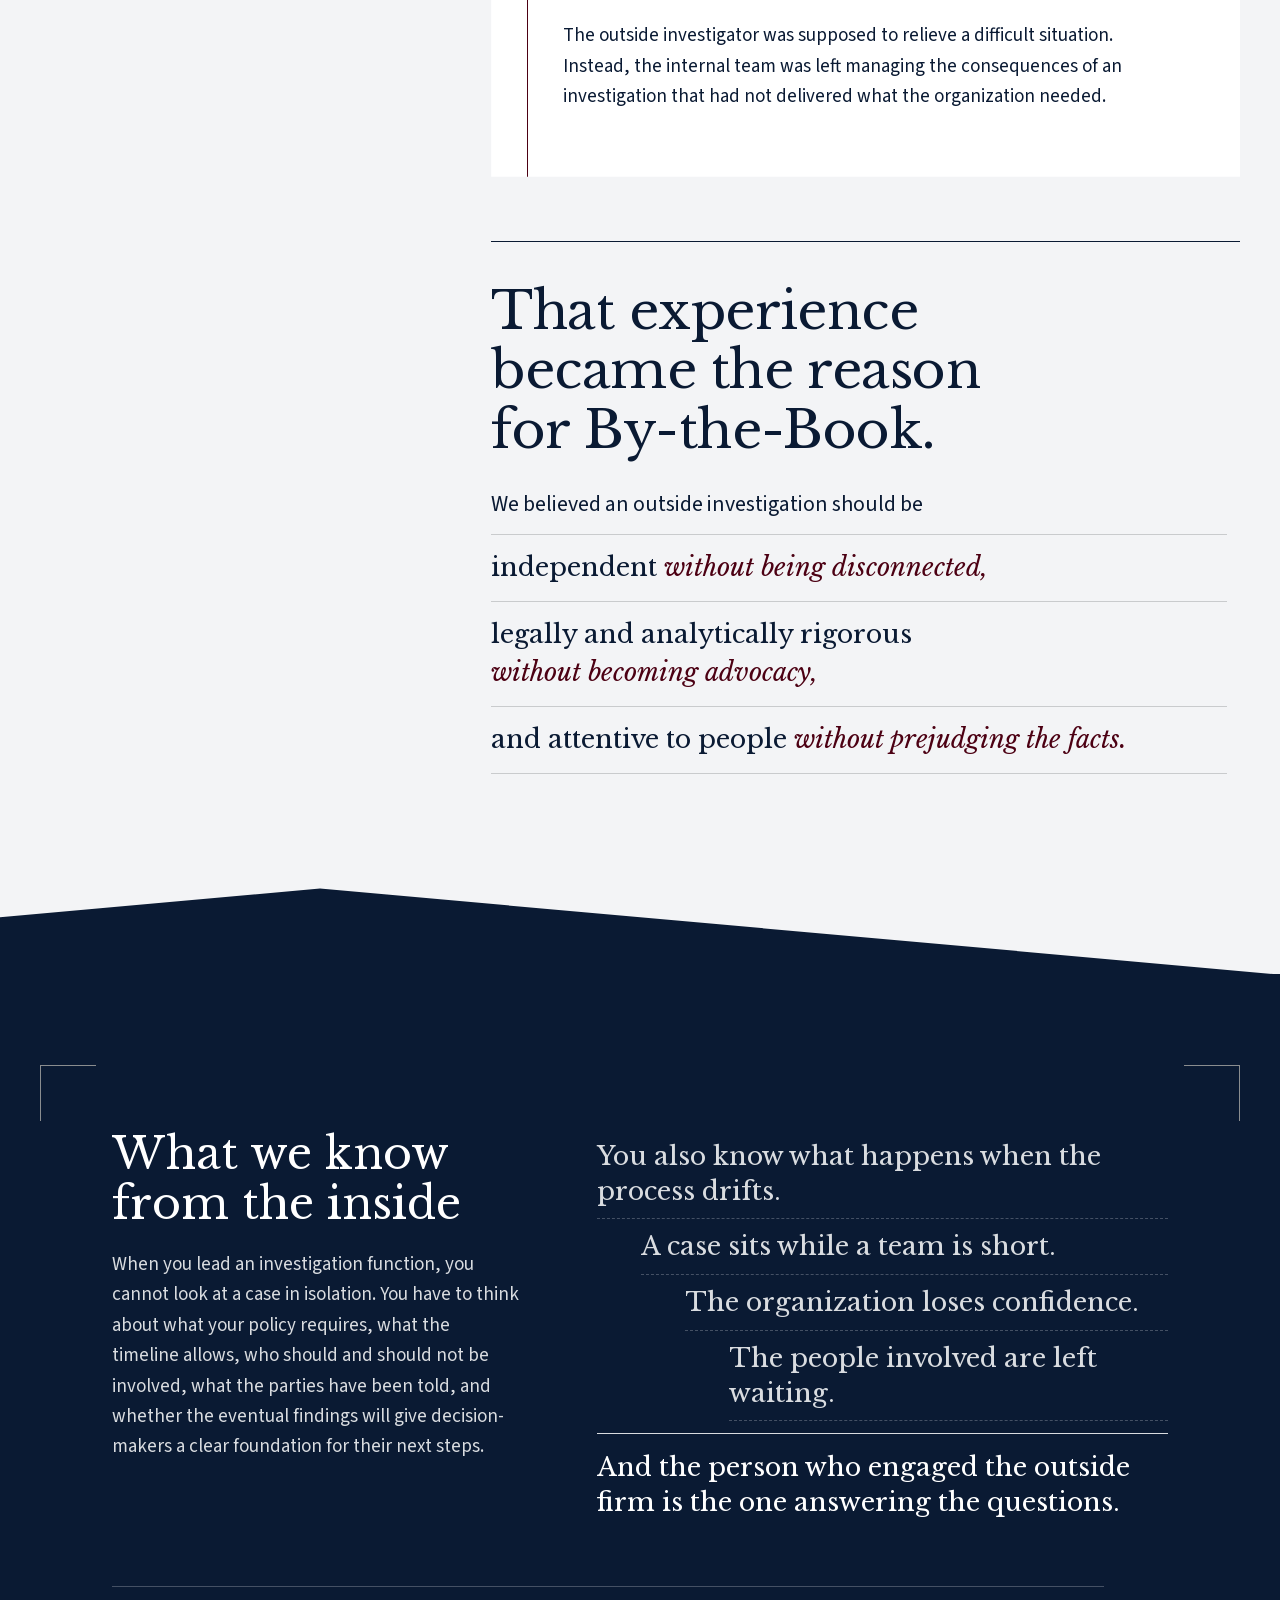
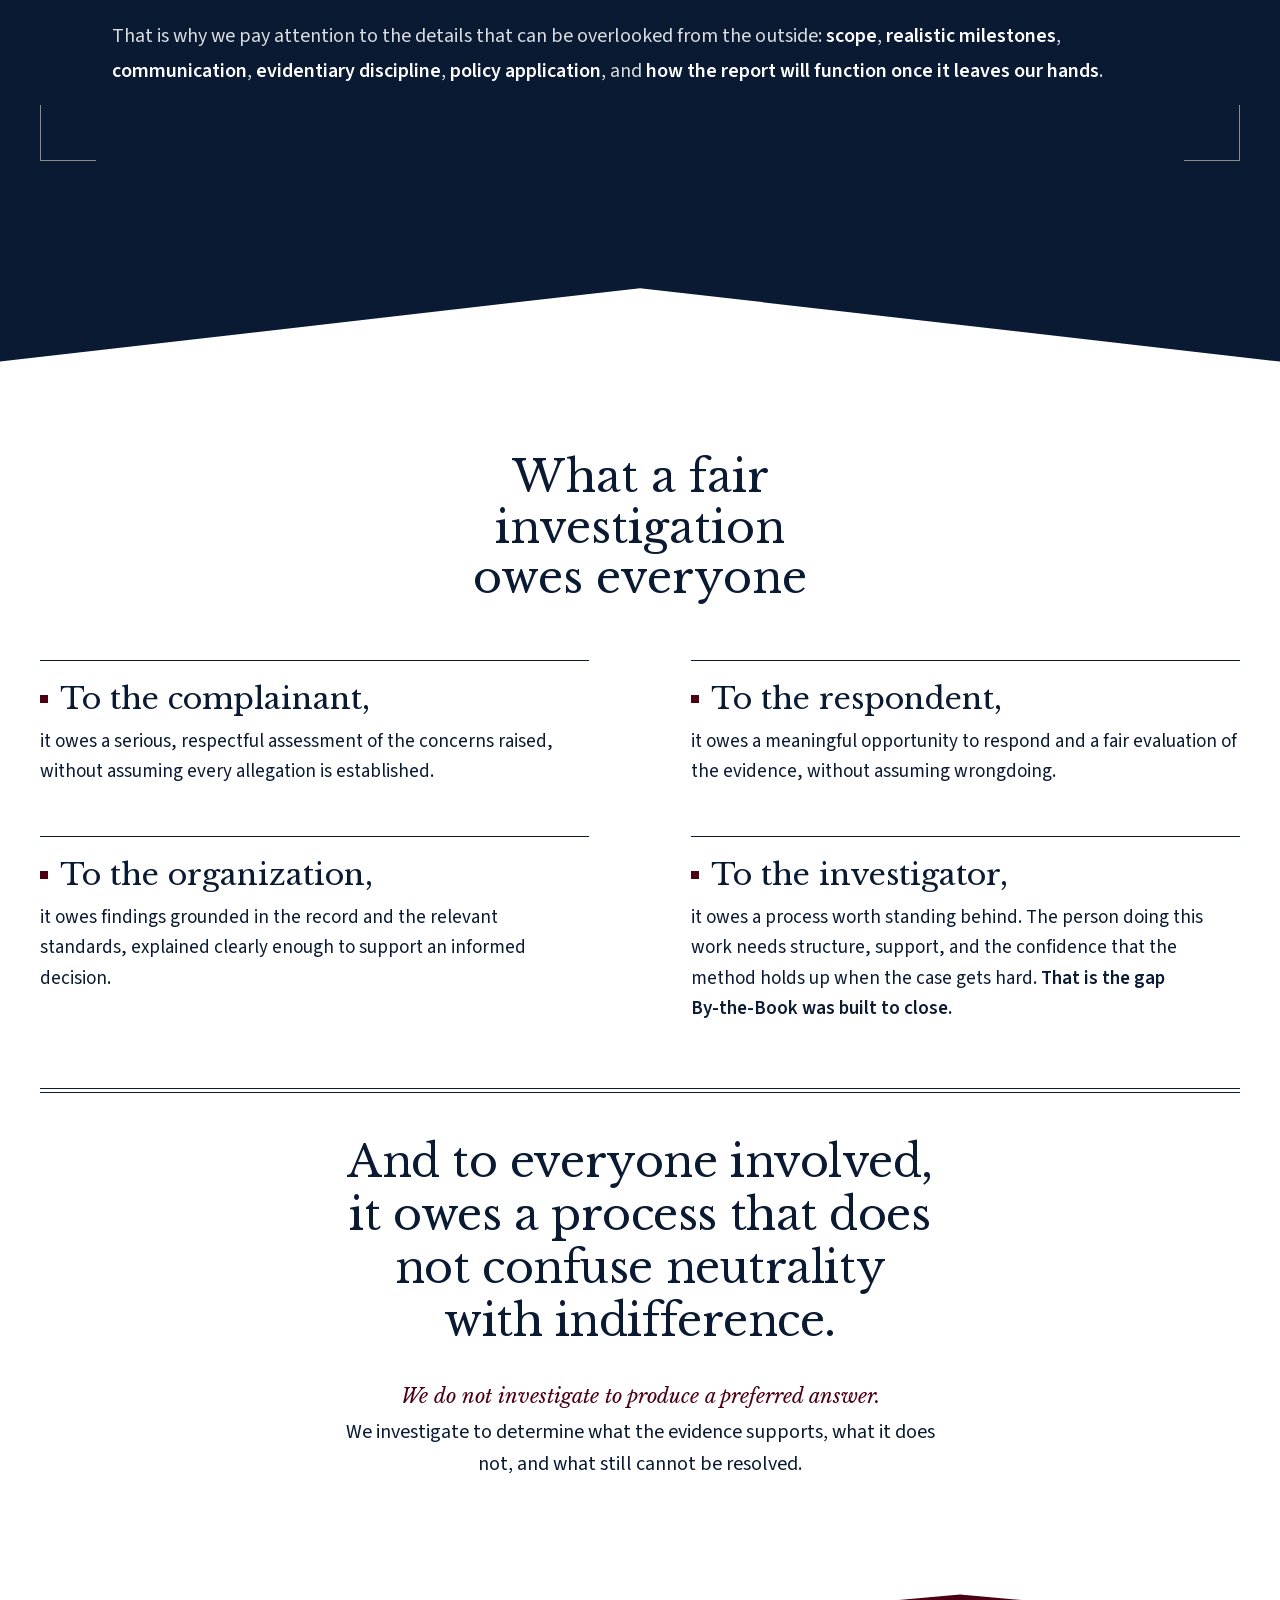
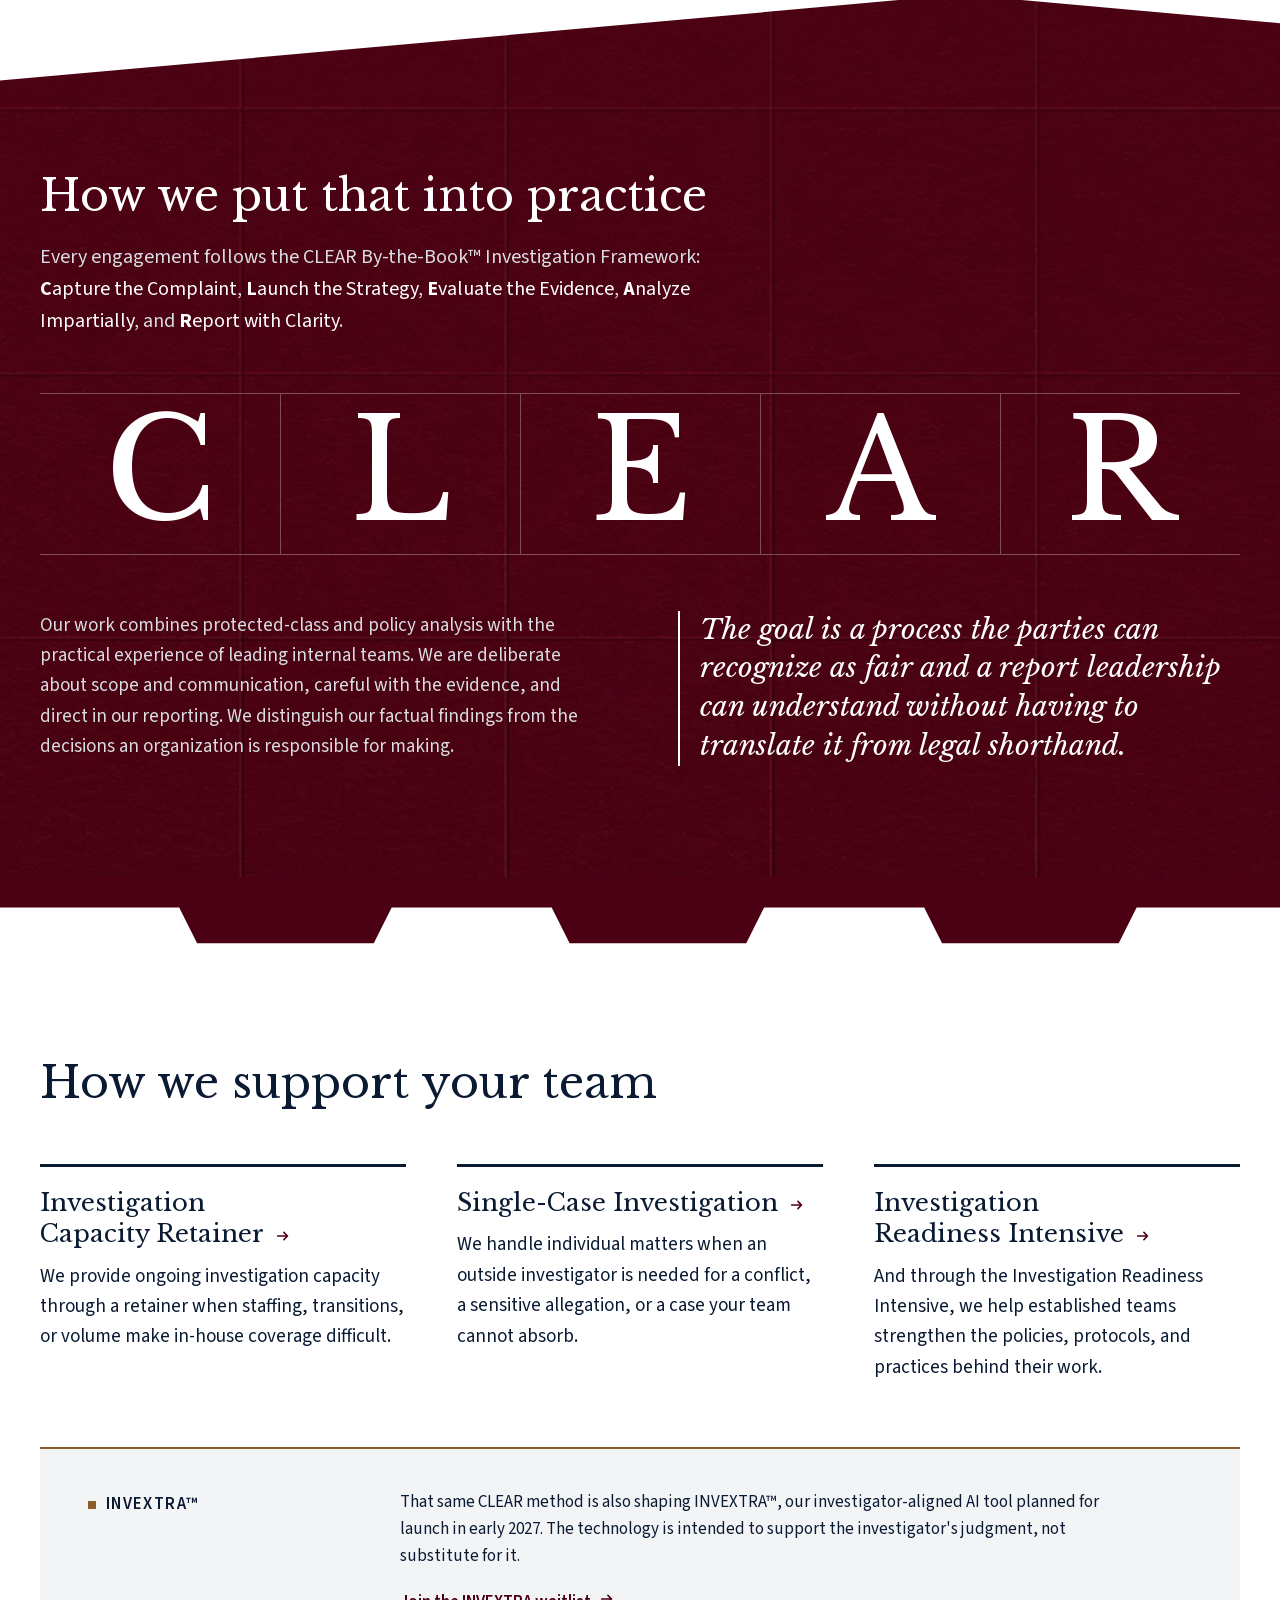
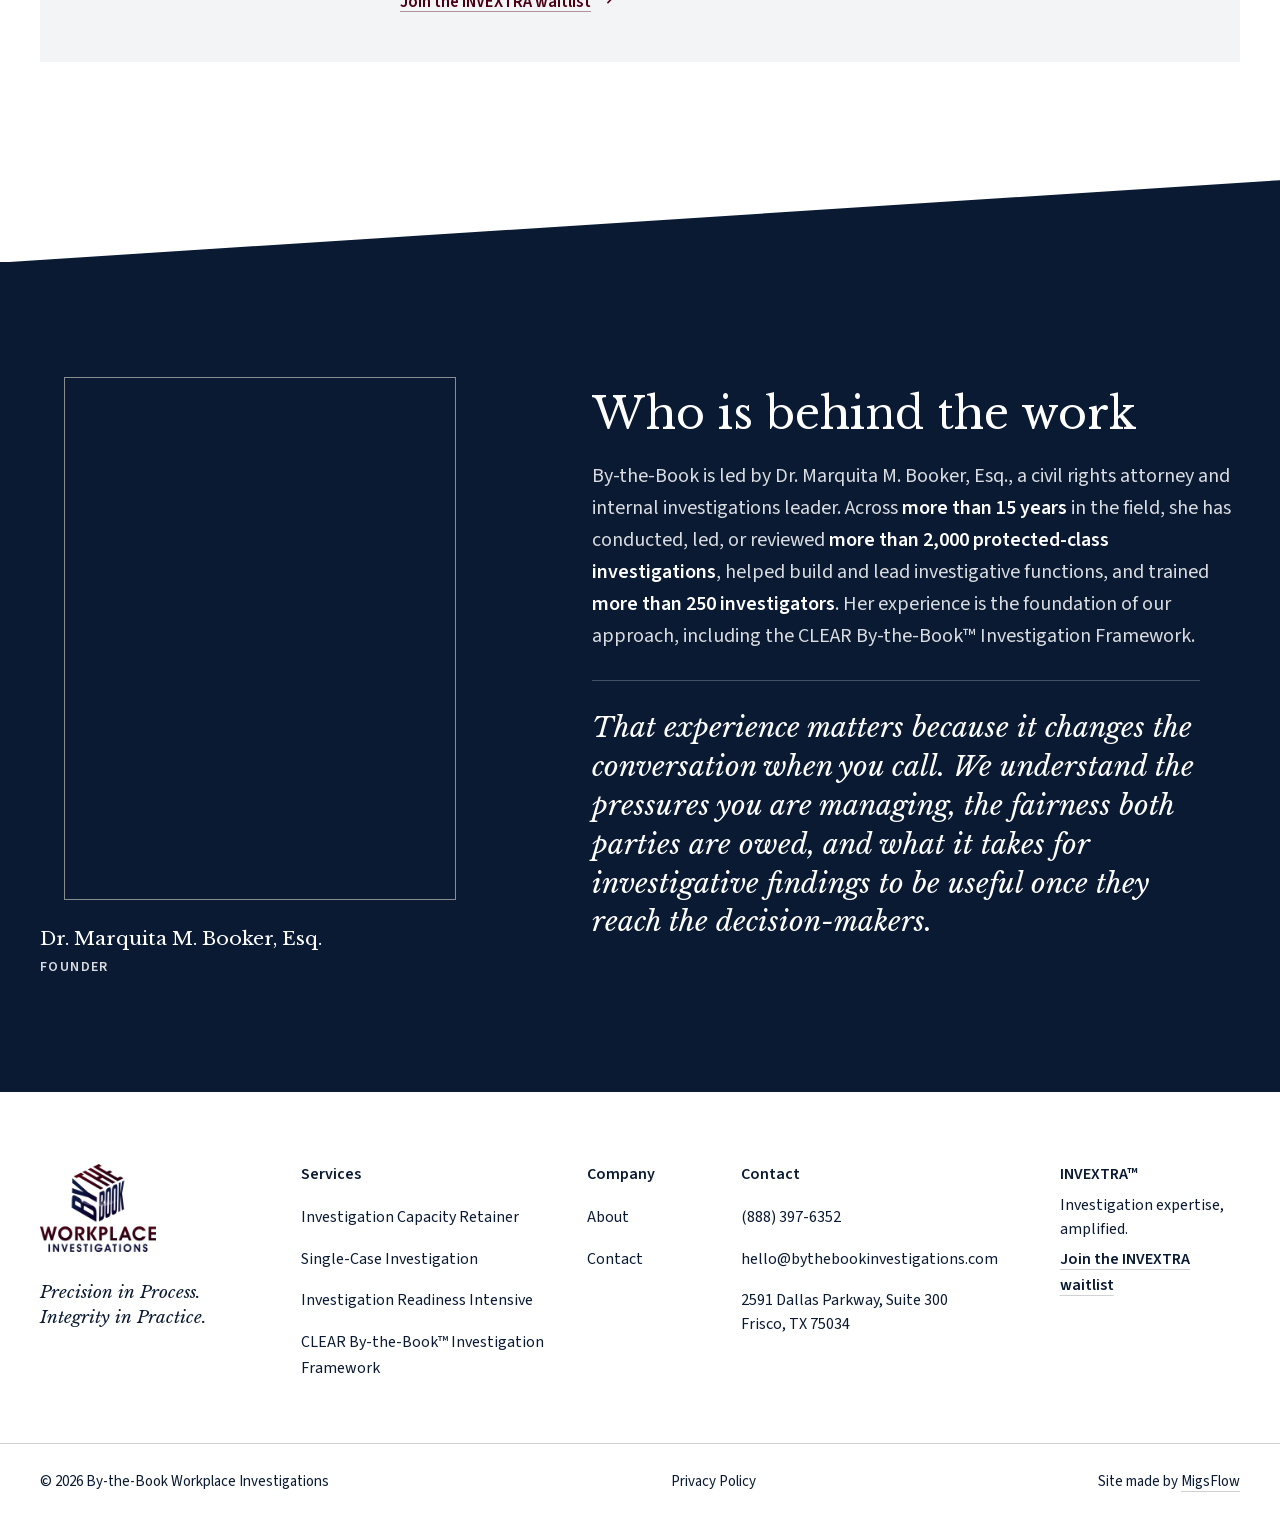
==== commit 631cac1c: "About page: Who is behind the work, founder photo and career figures Co-Authored-By: Claude Opus 5.5" ====
--- a/about/index.html
+++ b/about/index.html
@@ -293,8 +293,48 @@
             </div>
         </section>
 
-        <!-- Still to build, one section at a time (her About copy, in order): 07 Who is behind the
-             work, 08 Let's talk. -->
+        <!-- ============ 07 WHO IS BEHIND THE WORK ============
+             Her two paragraphs, word for word, except "investigation framework" capitalized
+             (her round-two rule). Navy, after the white section, with a new divider at the top:
+             one long diagonal, like the fold in her silver-and-navy paper background.
+             Her photograph (the same file as the homepage: STILL TO CONFIRM WITH HER that it is
+             her, CLAUDE.md Section 8) sits in a thin silver outline set off behind it, with her
+             name and "Founder" (the homepage caption) under it. Her three career figures are
+             picked out in white inside her sentence (credited to her career, as her note asks).
+             Her second paragraph is larger, in italics.
+             Desktop: photo left, words right. Phones: words first, then the photo. -->
+        <section class="founder" aria-labelledby="founder-title">
+            <!-- Divider drawn for this page: one long diagonal, in the white of the section above -->
+            <svg class="founder__divider" aria-hidden="true" focusable="false" xmlns="http://www.w3.org/2000/svg" viewBox="0 0 1000 100" preserveAspectRatio="none"><path d="M0 0V100L1000 8V0Z"/></svg>
+
+            <div class="founder__inner container">
+                <div class="founder__words">
+                    <h2 class="founder__title" id="founder-title" data-reveal="up">Who is behind the work</h2>
+                    <p class="founder__text" data-reveal="up" data-delay="1"><span class="nowrap">By-the-Book</span> is led by Dr. Marquita M. Booker, Esq., a civil rights attorney and internal investigations leader. Across <strong class="founder__figure-text">more than 15 years</strong> in the field, she has conducted, led, or reviewed <strong class="founder__figure-text">more than 2,000 protected-class investigations</strong>, helped build and lead investigative functions, and trained <strong class="founder__figure-text">more than 250 investigators</strong>. Her experience is the foundation of our approach, including the CLEAR <span class="nowrap">By-the-Book™</span> Investigation Framework.</p>
+                    <p class="founder__call" data-reveal="up" data-delay="2">That experience matters because it changes the conversation when you call. We understand the pressures you are managing, the fairness both parties are owed, and what it takes for investigative findings to be useful once they reach the decision-makers.</p>
+                </div>
+
+                <figure class="founder__figure" data-reveal="up" data-delay="1">
+                    <div class="founder__frame">
+                        <picture>
+                            <source media="(min-width: 48rem)" srcset="../images/headshots/headshot-name-needed.webp" type="image/webp">
+                            <source media="(min-width: 48rem)" srcset="../images/headshots/headshot-name-needed.jpg">
+                            <source srcset="../images/headshots/headshot-name-needed-m.webp" type="image/webp">
+                            <img class="founder__photo" src="../images/headshots/headshot-name-needed-m.jpg"
+                                 alt="Dr. Marquita M. Booker, Esq., founder of By-the-Book Workplace Investigations"
+                                 width="600" height="800" loading="lazy" decoding="async">
+                        </picture>
+                    </div>
+                    <figcaption class="founder__caption">
+                        <span class="founder__name">Dr. Marquita M. Booker, Esq.</span>
+                        <span class="founder__role">Founder</span>
+                    </figcaption>
+                </figure>
+            </div>
+        </section>
+
+        <!-- Still to build: 08 Let's talk about what your organization needs (her closing, with the
+             "Schedule a Conversation" button). -->
 
     </main>
 
--- a/css/about.css
+++ b/css/about.css
@@ -692,3 +692,109 @@
   }
   .ways__invextra-label { align-self: start; padding-top: 0.125rem; }
 }
+
+/* ---------- 07 Who is behind the work ----------
+   Navy, with "one long diagonal" divider at the top in white. Her photo in a thin silver
+   outline set off behind it (down and to the right), name and role under it. Her three
+   career figures in white inside her sentence. Desktop: photo left, words right. */
+.founder {
+  position: relative;
+  --divider-h: clamp(2.5rem, 7vw, 6.5rem);
+  padding-block: calc(var(--space-section) + var(--divider-h) * 0.75) var(--space-section);
+  background: var(--color-navy);
+  color: var(--color-white);
+}
+.founder__divider {
+  position: absolute;
+  top: -1px;
+  left: 0;
+  width: 100%;
+  height: var(--divider-h);
+  fill: var(--color-white);
+}
+.founder__inner {
+  display: grid;
+  gap: 3rem;
+}
+.founder__title {
+  font-size: clamp(1.875rem, 1.5rem + 1.9vw, 2.75rem);
+  text-wrap: balance;
+}
+.founder__text {
+  max-width: 40rem;
+  margin-top: 1.25rem;
+  font-size: clamp(1.0625rem, 1rem + 0.35vw, 1.25rem);
+  color: var(--color-mist);
+}
+.founder__figure-text { color: var(--color-white); font-weight: 600; }
+.founder__call {
+  max-width: 38rem;
+  margin-top: 1.75rem;
+  padding-top: 1.75rem;
+  border-top: 1px solid var(--color-rule-on-dark);
+  font-family: var(--font-heading);
+  font-style: italic;
+  font-size: clamp(1.25rem, 1.1rem + 0.8vw, 1.75rem);
+  line-height: 1.4;
+}
+
+/* The photo: 3:4, with a thin silver outline offset behind it */
+.founder__figure {
+  width: min(100%, 24rem);
+  margin: 0;
+}
+.founder__frame {
+  position: relative;
+  isolation: isolate;
+  margin-right: 1rem;            /* room for the outline on the right */
+  margin-bottom: 1rem;           /* and below */
+}
+.founder__frame::before {
+  content: "";
+  position: absolute;
+  inset: 0;
+  z-index: -1;
+  border: 1px solid var(--color-silver);
+  transform: translate(1rem, 1rem);
+}
+.founder__photo {
+  display: block;
+  width: 100%;
+  height: auto;
+  aspect-ratio: 3 / 4;
+  object-fit: cover;
+}
+/* The frame's bottom margin and this top margin merge into one (CSS "margin collapsing"),
+   so this must be larger than the outline's offset to leave a gap under the outline */
+.founder__caption {
+  display: grid;
+  gap: 0.125rem;
+  margin-top: 2.5rem;
+}
+@media (min-width: 48rem) { .founder__caption { margin-top: 3rem; } }
+.founder__name {
+  font-family: var(--font-heading);
+  font-size: 1.1875rem;
+}
+.founder__role {
+  font-size: 0.875rem;
+  font-weight: 600;
+  letter-spacing: 0.1em;
+  text-transform: uppercase;
+  color: var(--color-mist);
+}
+
+@media (min-width: 48rem) {
+  .founder__frame { margin-right: 1.5rem; margin-bottom: 1.5rem; }
+  .founder__frame::before { transform: translate(1.5rem, 1.5rem); }
+}
+/* Desktop: photo on the left, words on the right */
+@media (min-width: 62rem) {
+  .founder__inner {
+    grid-template-columns: 5fr 7fr;
+    column-gap: clamp(3rem, 7vw, 7rem);
+    align-items: center;
+  }
+  .founder__figure { grid-column: 1; grid-row: 1; width: 100%; max-width: 26rem; }
+  .founder__words { grid-column: 2; grid-row: 1; }
+}
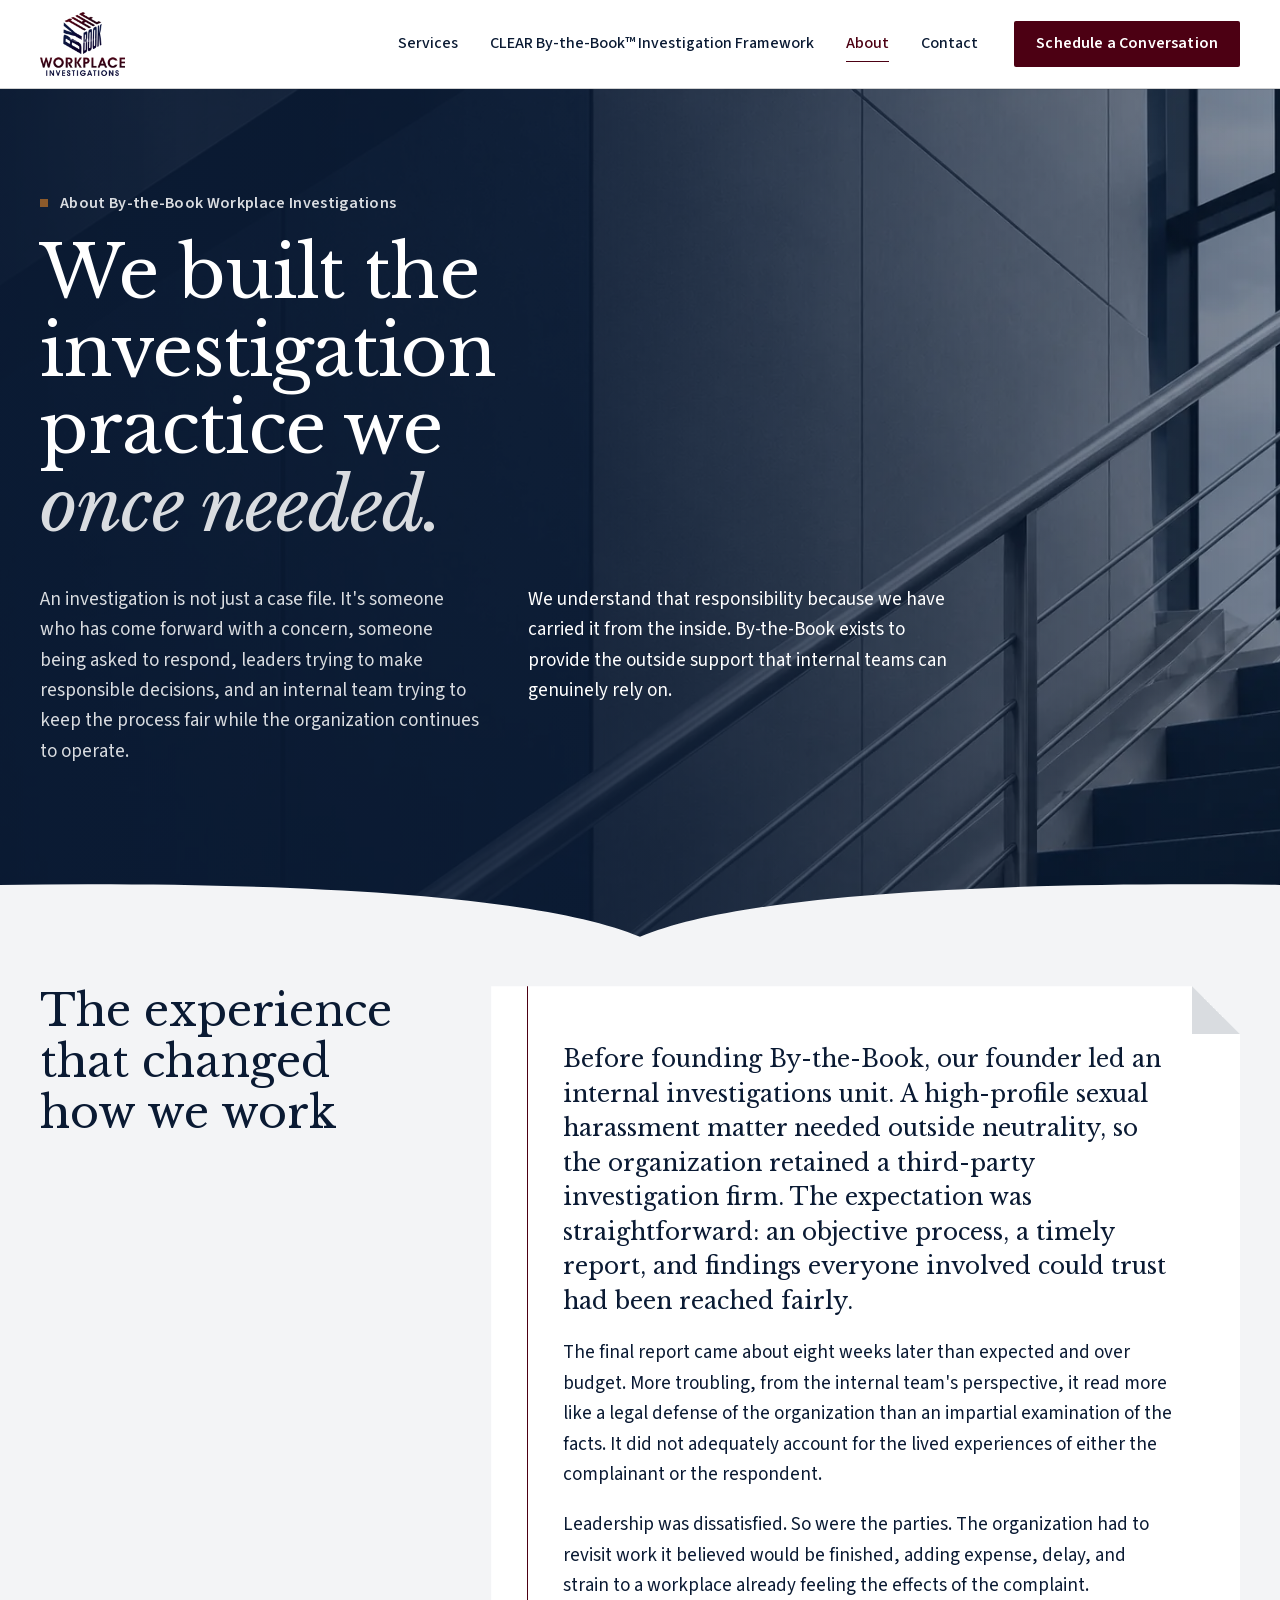
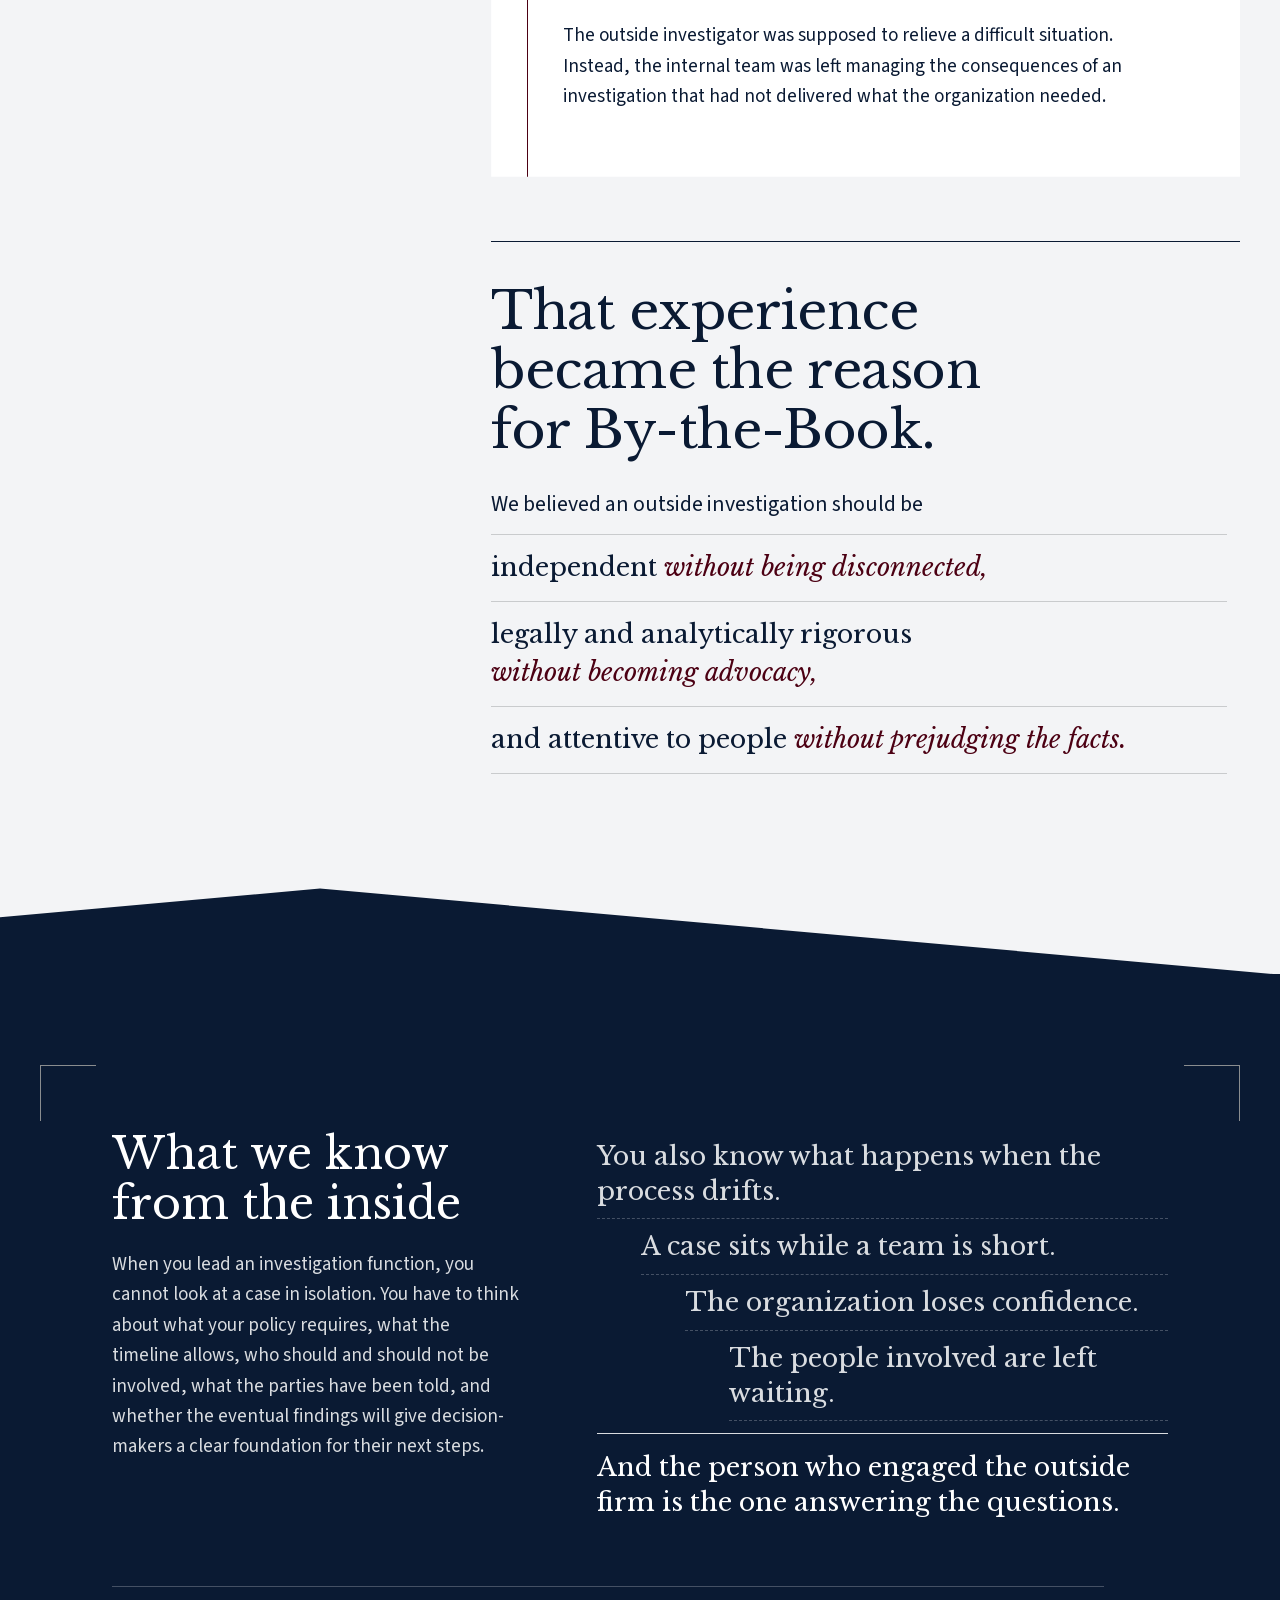
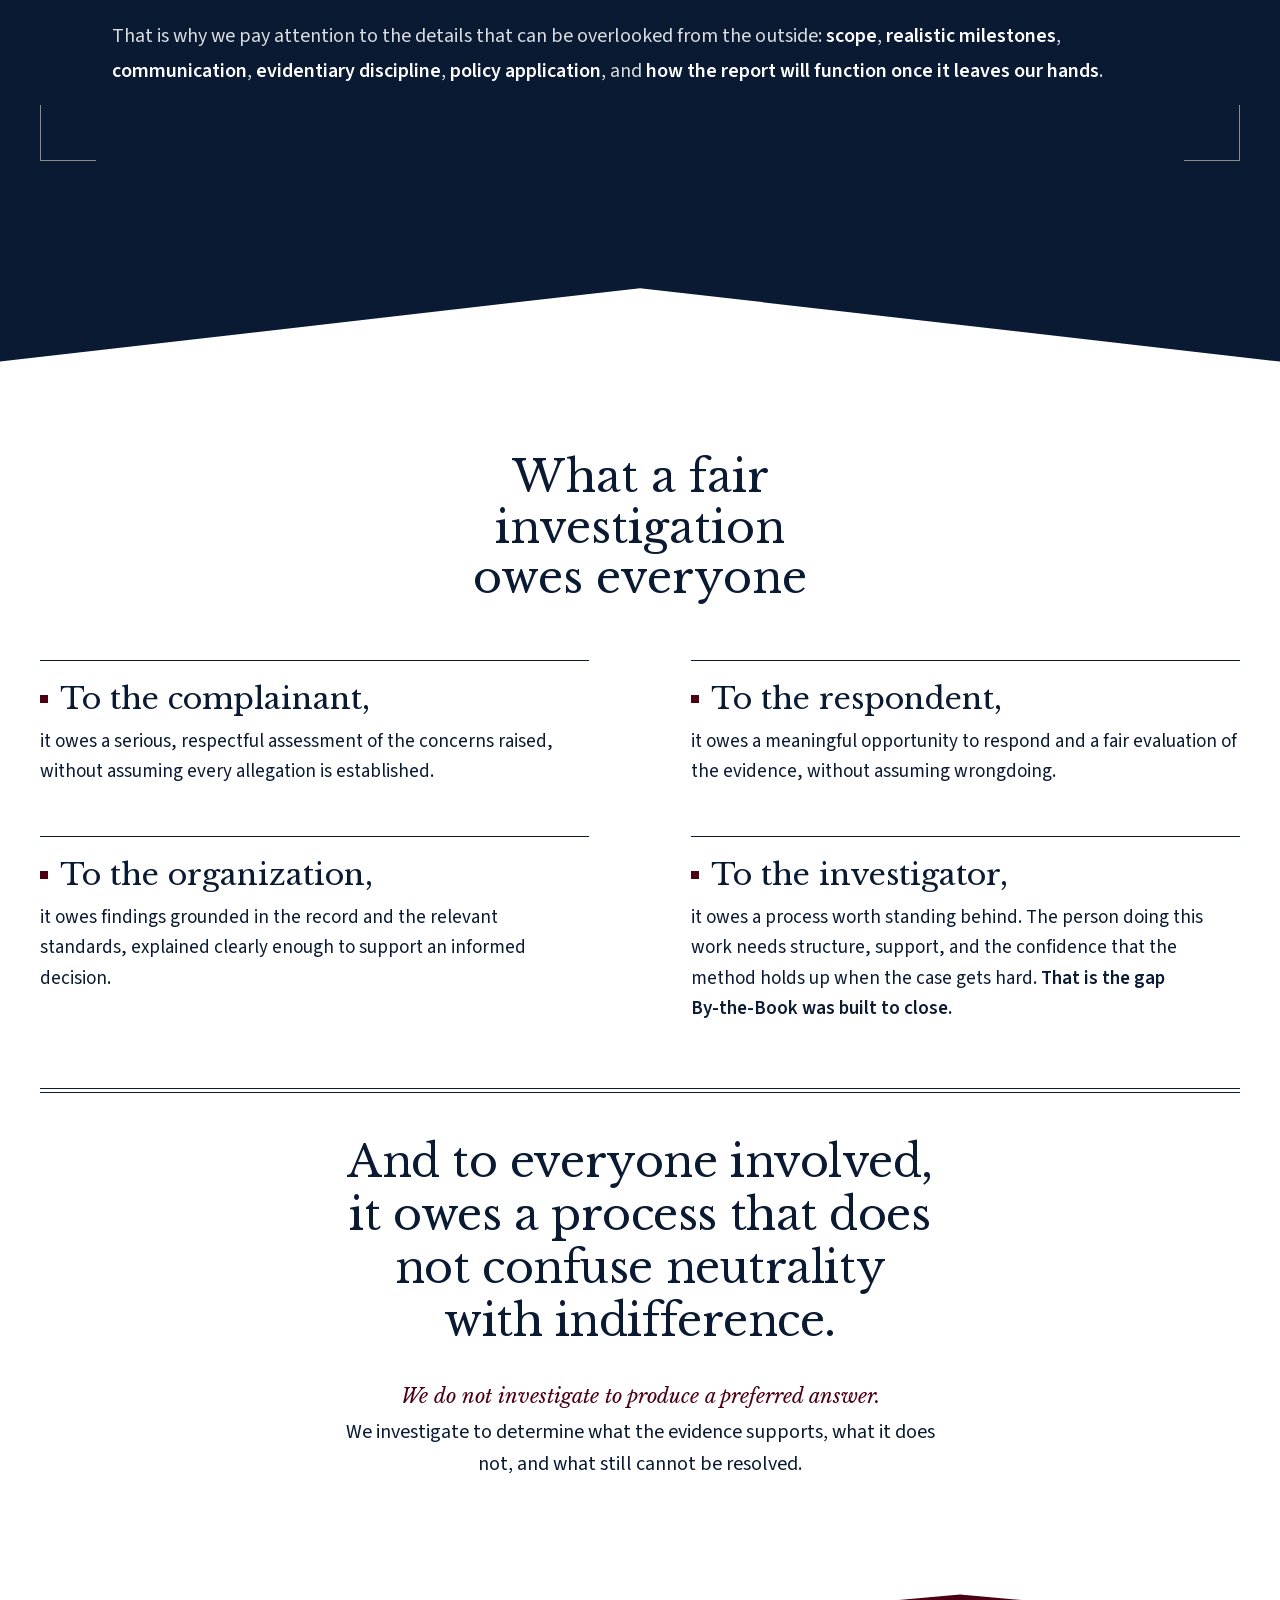
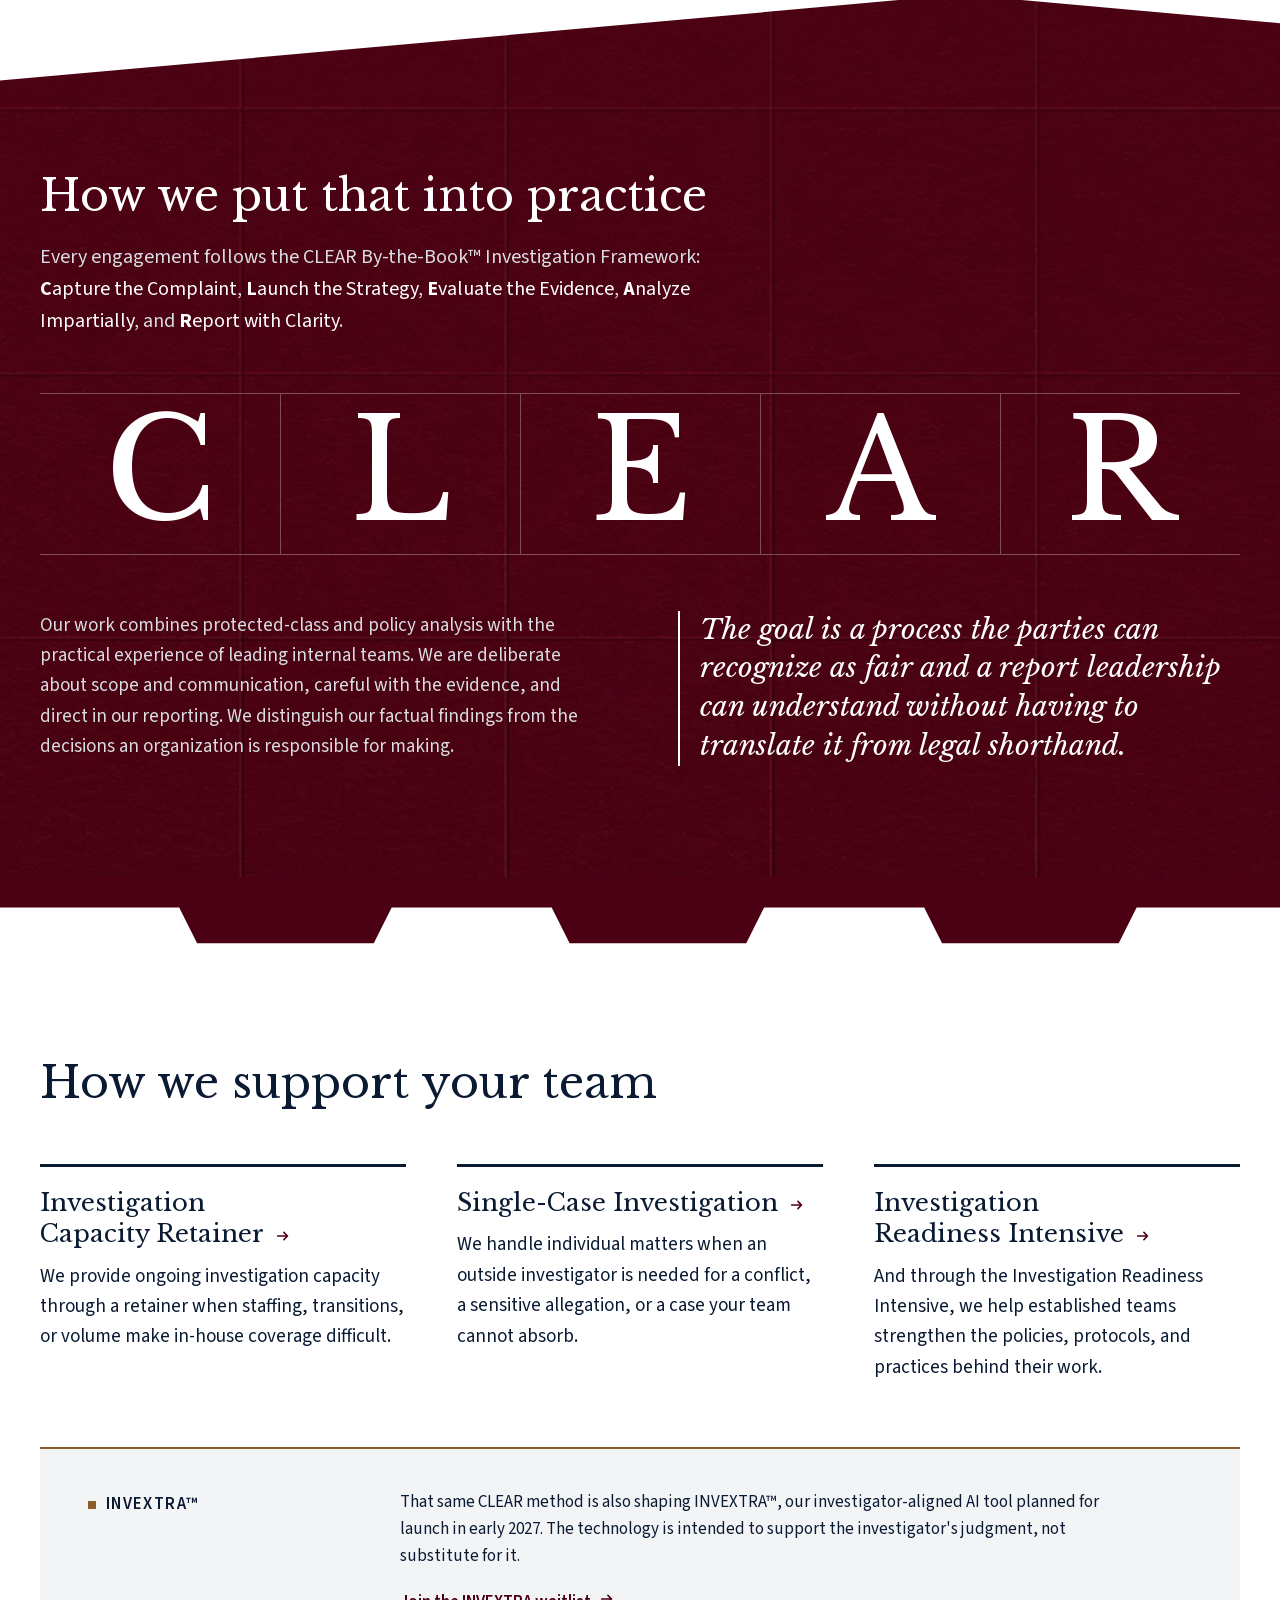
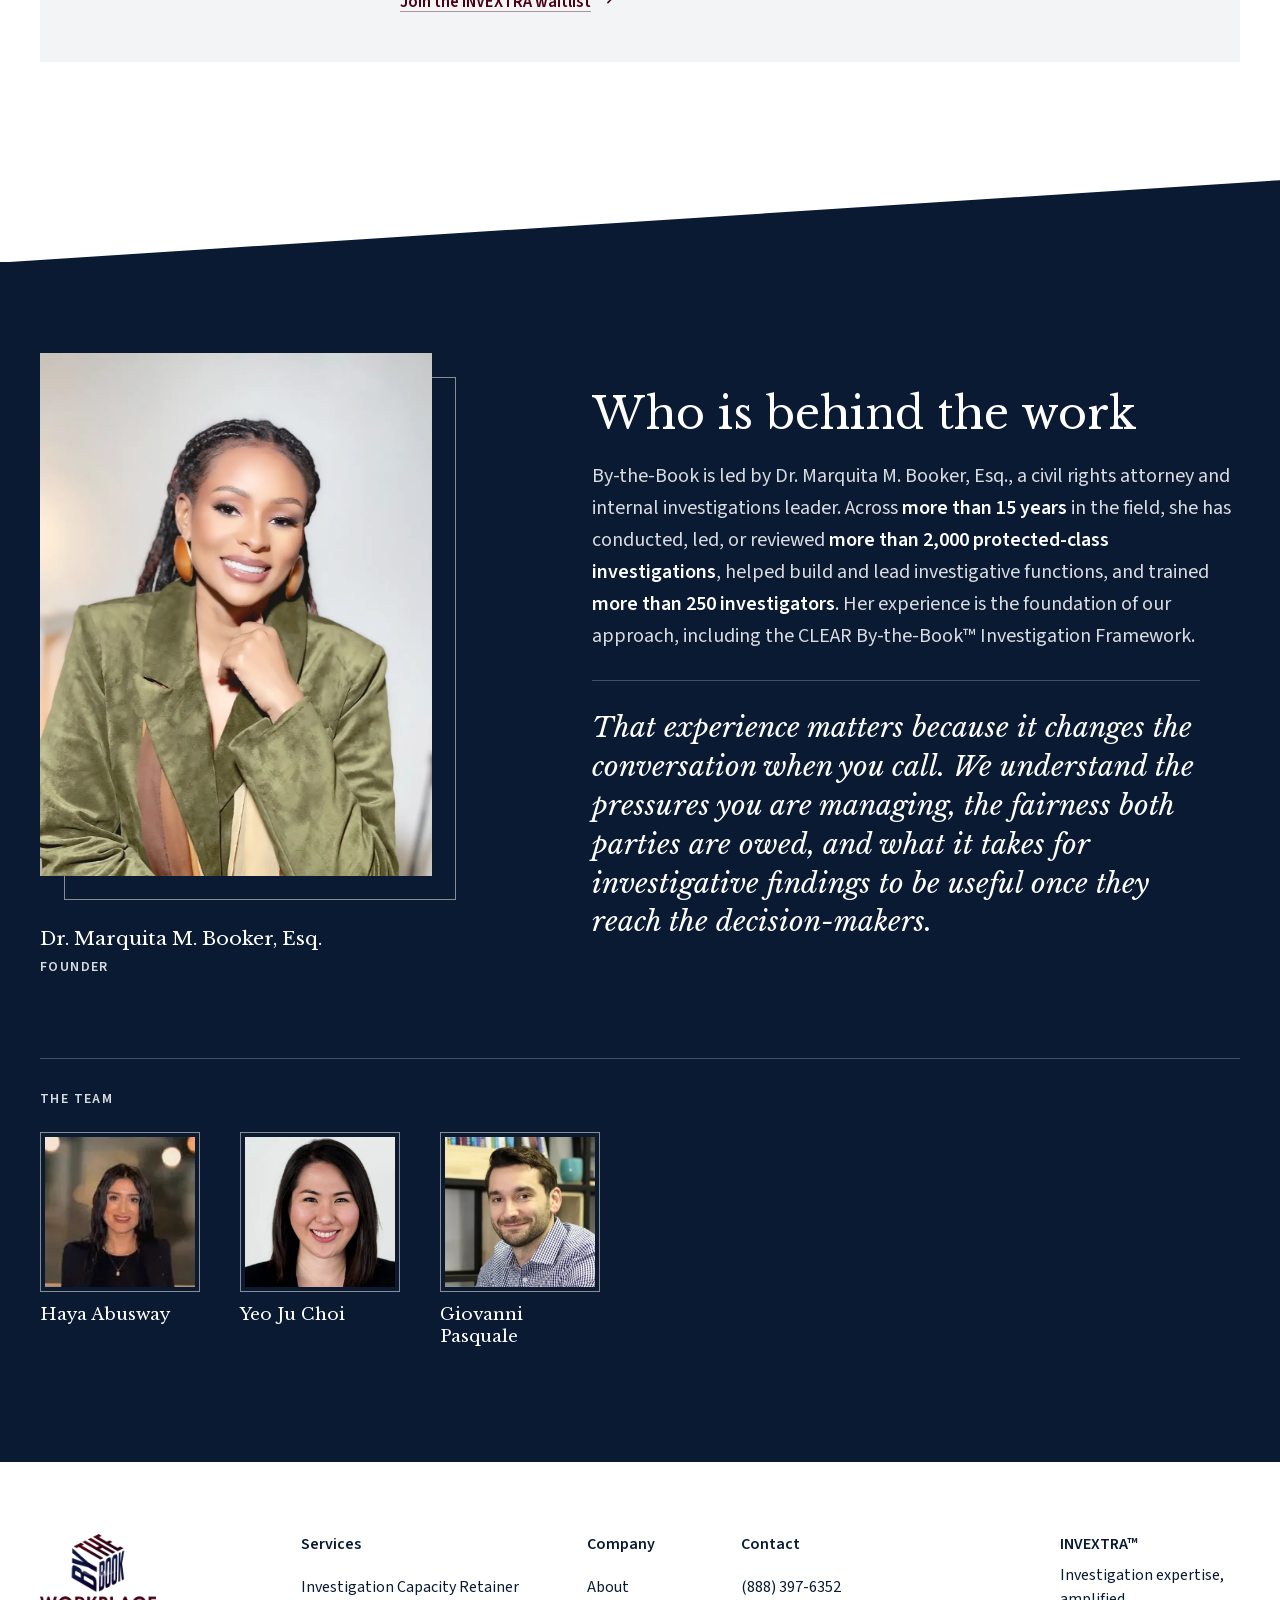
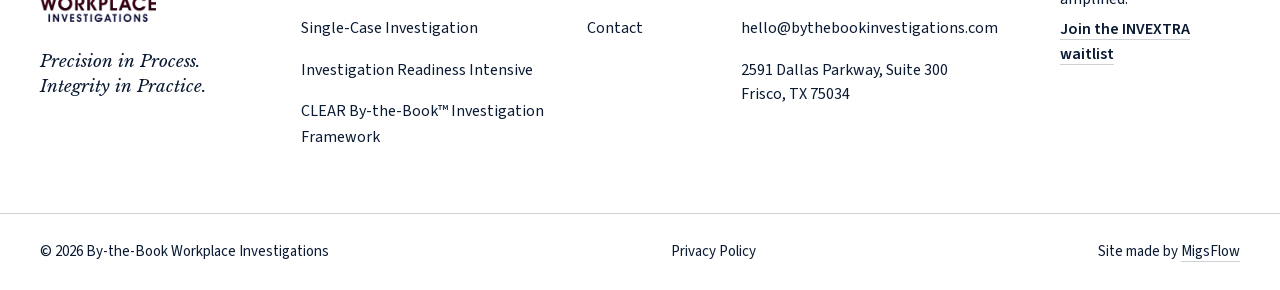
==== commit 8ca20ae2: "About page: team photos (names only) under Who is behind the work Co-Authored-By: Claude Opus 5.5 <n" ====
--- a/about/index.html
+++ b/about/index.html
@@ -297,12 +297,13 @@
              Her two paragraphs, word for word, except "investigation framework" capitalized
              (her round-two rule). Navy, after the white section, with a new divider at the top:
              one long diagonal, like the fold in her silver-and-navy paper background.
-             Her photograph (the same file as the homepage: STILL TO CONFIRM WITH HER that it is
-             her, CLAUDE.md Section 8) sits in a thin silver outline set off behind it, with her
+             Her photograph (the same file as the homepage; Miguelle confirmed 2026-11-25 that it
+             is her) sits in a thin silver outline set off behind it, with her
              name and "Founder" (the homepage caption) under it. Her three career figures are
              picked out in white inside her sentence (credited to her career, as her note asks).
              Her second paragraph is larger, in italics.
-             Desktop: photo left, words right. Phones: words first, then the photo. -->
+             Desktop: photo left, words right. Phones: words first, then the photo.
+             Under it, "The team": three small square photos with names only (see the note there). -->
         <section class="founder" aria-labelledby="founder-title">
             <!-- Divider drawn for this page: one long diagonal, in the white of the section above -->
             <svg class="founder__divider" aria-hidden="true" focusable="false" xmlns="http://www.w3.org/2000/svg" viewBox="0 0 1000 100" preserveAspectRatio="none"><path d="M0 0V100L1000 8V0Z"/></svg>
@@ -331,6 +332,43 @@
                     </figcaption>
                 </figure>
             </div>
+
+            <!-- THE TEAM. Added by Miguelle (2026-11-25) from photos Marquita sent. NOT IN HER COPY:
+                 ASK MARQUITA whether she wants the team on the site at all (CLAUDE.md Section 8).
+                 Names only: she has not given their roles, so no titles are shown. The names and
+                 spellings come from her current About page; confirm them too. The "The team"
+                 heading is ours. Haya Abusway's photo is only 200 x 200 pixels, so all three are
+                 kept small; ask for a larger copy of hers.
+                 Order: alphabetical by surname. -->
+            <div class="team container">
+                <h3 class="team__title" data-reveal="up">The team</h3>
+                <ul class="team__list" role="list" data-reveal-group>
+                    <li class="team__member" data-reveal="up" data-delay="1">
+                        <picture>
+                            <source srcset="../images/headshots/haya-abusway-headshot-sq.webp" type="image/webp">
+                            <img class="team__photo" src="../images/headshots/haya-abusway-headshot-sq.jpg"
+                                 alt="Haya Abusway" width="480" height="480" loading="lazy" decoding="async">
+                        </picture>
+                        <p class="team__name">Haya Abusway</p>
+                    </li>
+                    <li class="team__member" data-reveal="up" data-delay="2">
+                        <picture>
+                            <source srcset="../images/headshots/yeo-ju-choi-headshot-sq.webp" type="image/webp">
+                            <img class="team__photo" src="../images/headshots/yeo-ju-choi-headshot-sq.jpg"
+                                 alt="Yeo Ju Choi" width="480" height="480" loading="lazy" decoding="async">
+                        </picture>
+                        <p class="team__name">Yeo Ju Choi</p>
+                    </li>
+                    <li class="team__member" data-reveal="up" data-delay="3">
+                        <picture>
+                            <source srcset="../images/headshots/giovanni-pasquale-headshot-sq.webp" type="image/webp">
+                            <img class="team__photo" src="../images/headshots/giovanni-pasquale-headshot-sq.jpg"
+                                 alt="Giovanni Pasquale" width="480" height="480" loading="lazy" decoding="async">
+                        </picture>
+                        <p class="team__name">Giovanni Pasquale</p>
+                    </li>
+                </ul>
+            </div>
         </section>
 
         <!-- Still to build: 08 Let's talk about what your organization needs (her closing, with the
--- a/css/about.css
+++ b/css/about.css
@@ -798,3 +798,47 @@
   .founder__figure { grid-column: 1; grid-row: 1; width: 100%; max-width: 26rem; }
   .founder__words { grid-column: 2; grid-row: 1; }
 }
+
+/* The team, under the founder: three small square photos with names, under a thin rule.
+   Kept small because one photo is only 200 x 200 pixels. Three across at every width. */
+.team {
+  margin-top: 3.5rem;
+}
+.team__title {
+  padding-top: 2rem;
+  border-top: 1px solid var(--color-rule-on-dark);
+  font-size: 0.875rem;
+  font-family: var(--font-body);
+  font-weight: 600;
+  letter-spacing: 0.1em;
+  text-transform: uppercase;
+  color: var(--color-mist);
+}
+.team__list {
+  display: grid;
+  grid-template-columns: repeat(3, minmax(0, 1fr));
+  gap: 1.5rem 0.875rem;
+  margin-top: 1.5rem;
+}
+.team__photo {
+  display: block;
+  width: 100%;
+  max-width: 10rem;
+  height: auto;
+  aspect-ratio: 1;
+  object-fit: cover;
+  border: 1px solid var(--color-silver);
+  padding: 0.25rem;              /* a thin gap between photo and outline, like the founder's frame */
+}
+.team__name {
+  margin-top: 0.75rem;
+  font-family: var(--font-heading);
+  font-size: clamp(0.9375rem, 0.9rem + 0.3vw, 1.0625rem);
+  line-height: 1.3;
+}
+@media (min-width: 48rem) {
+  .team__list { grid-template-columns: repeat(3, minmax(0, 10rem)); column-gap: 2.5rem; }
+}
+@media (min-width: 62rem) {
+  .team { margin-top: 5rem; }
+}
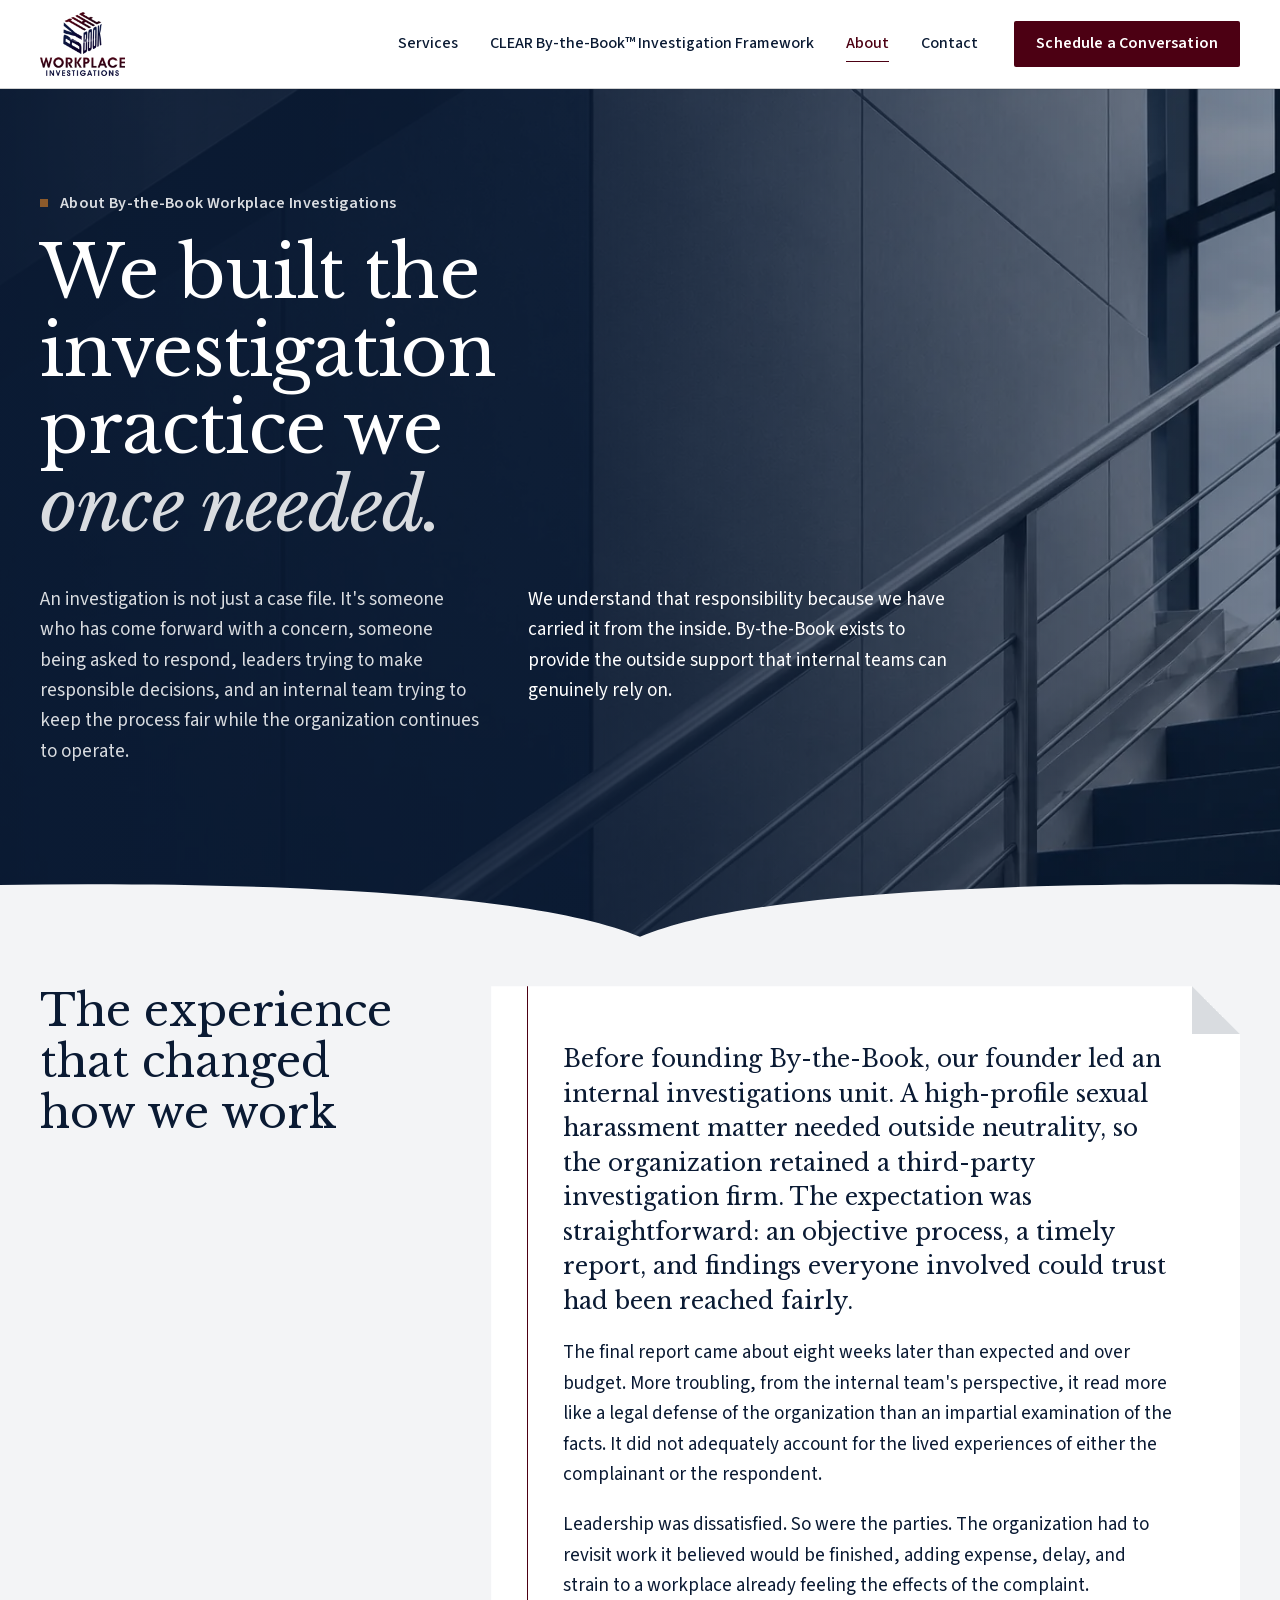
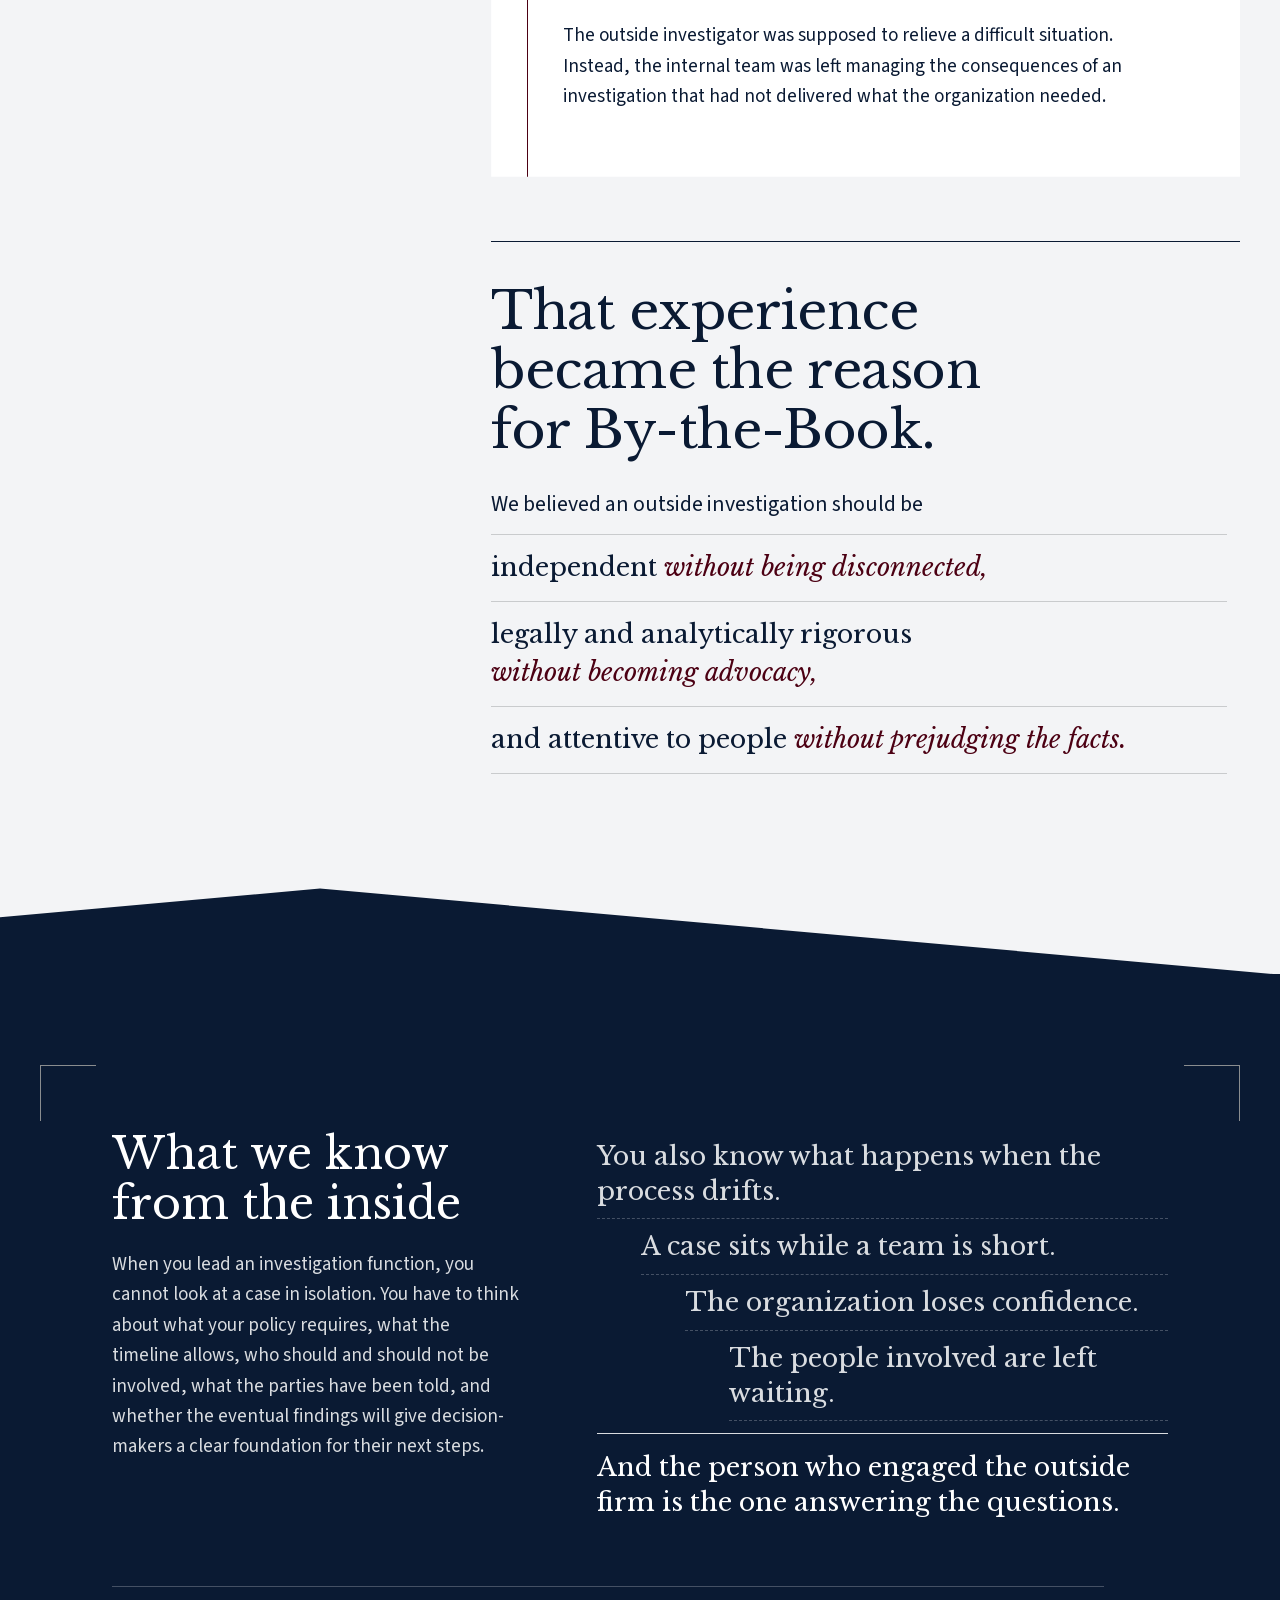
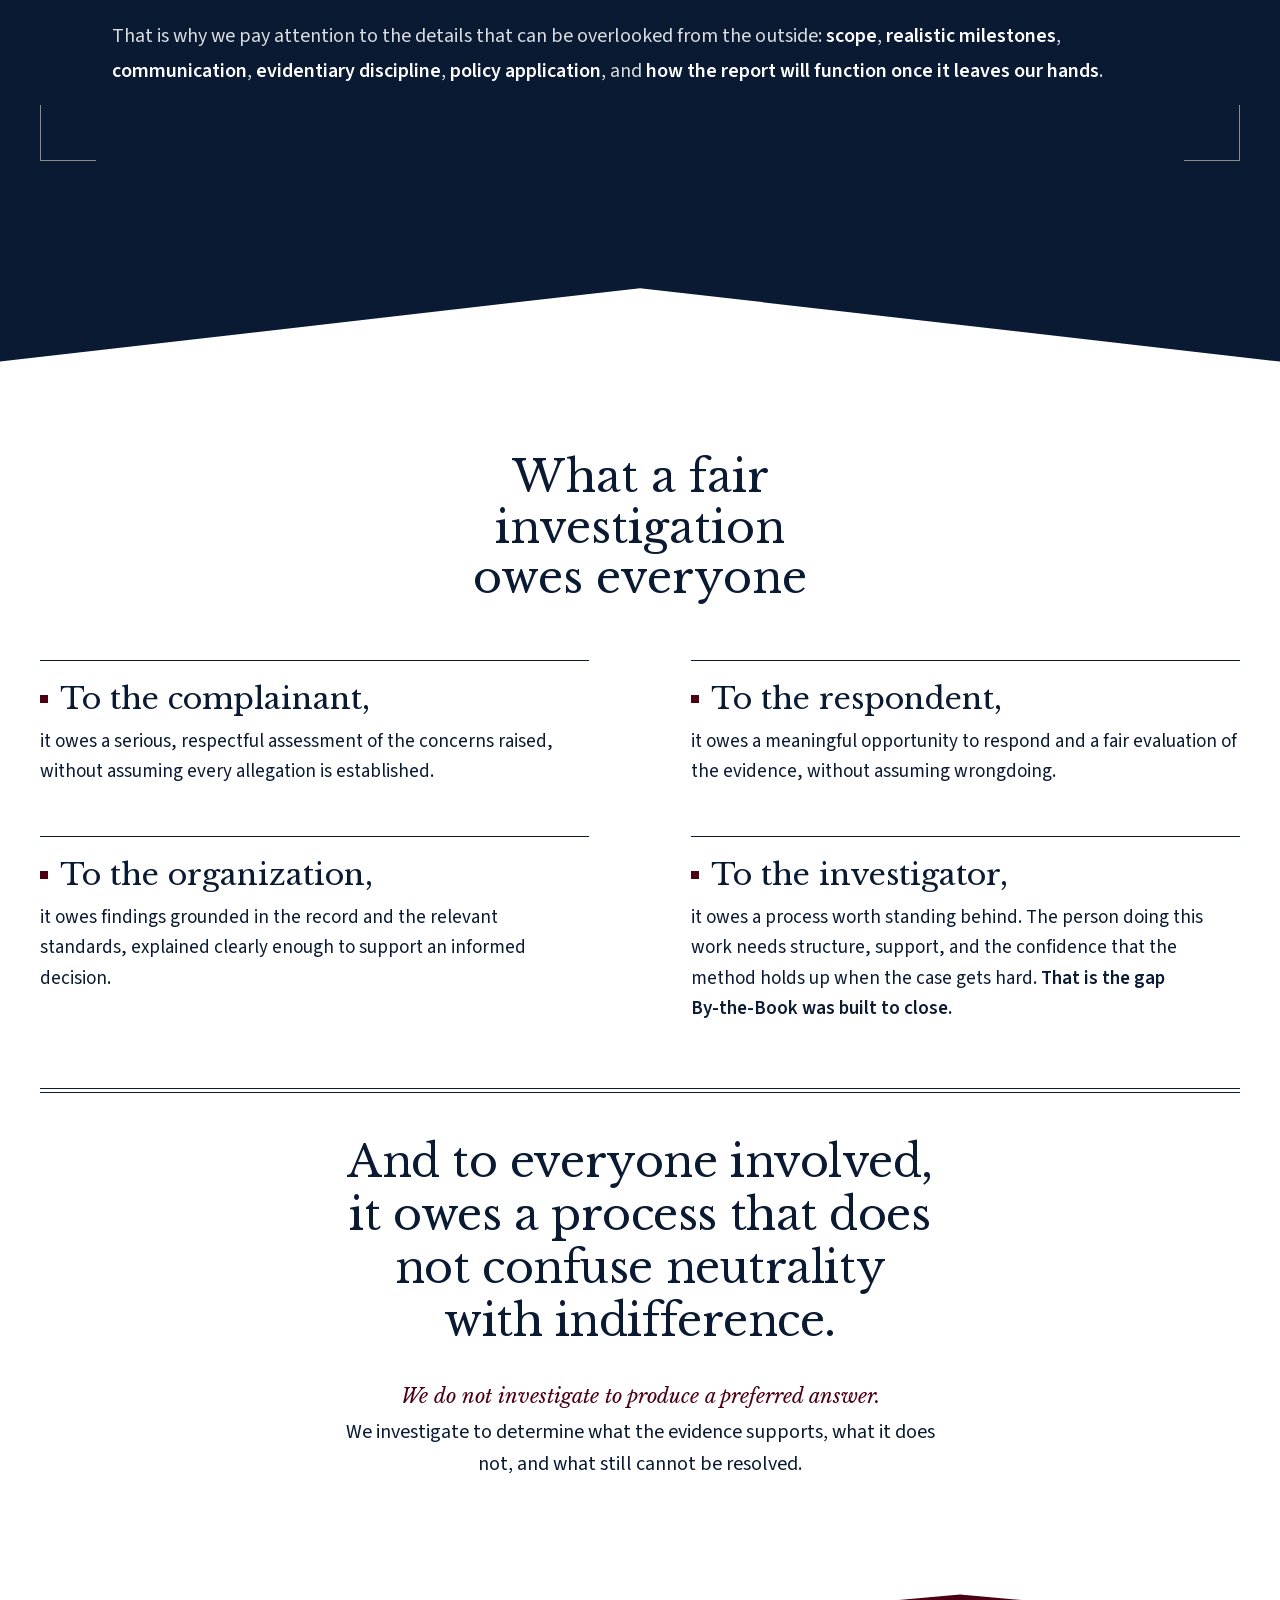
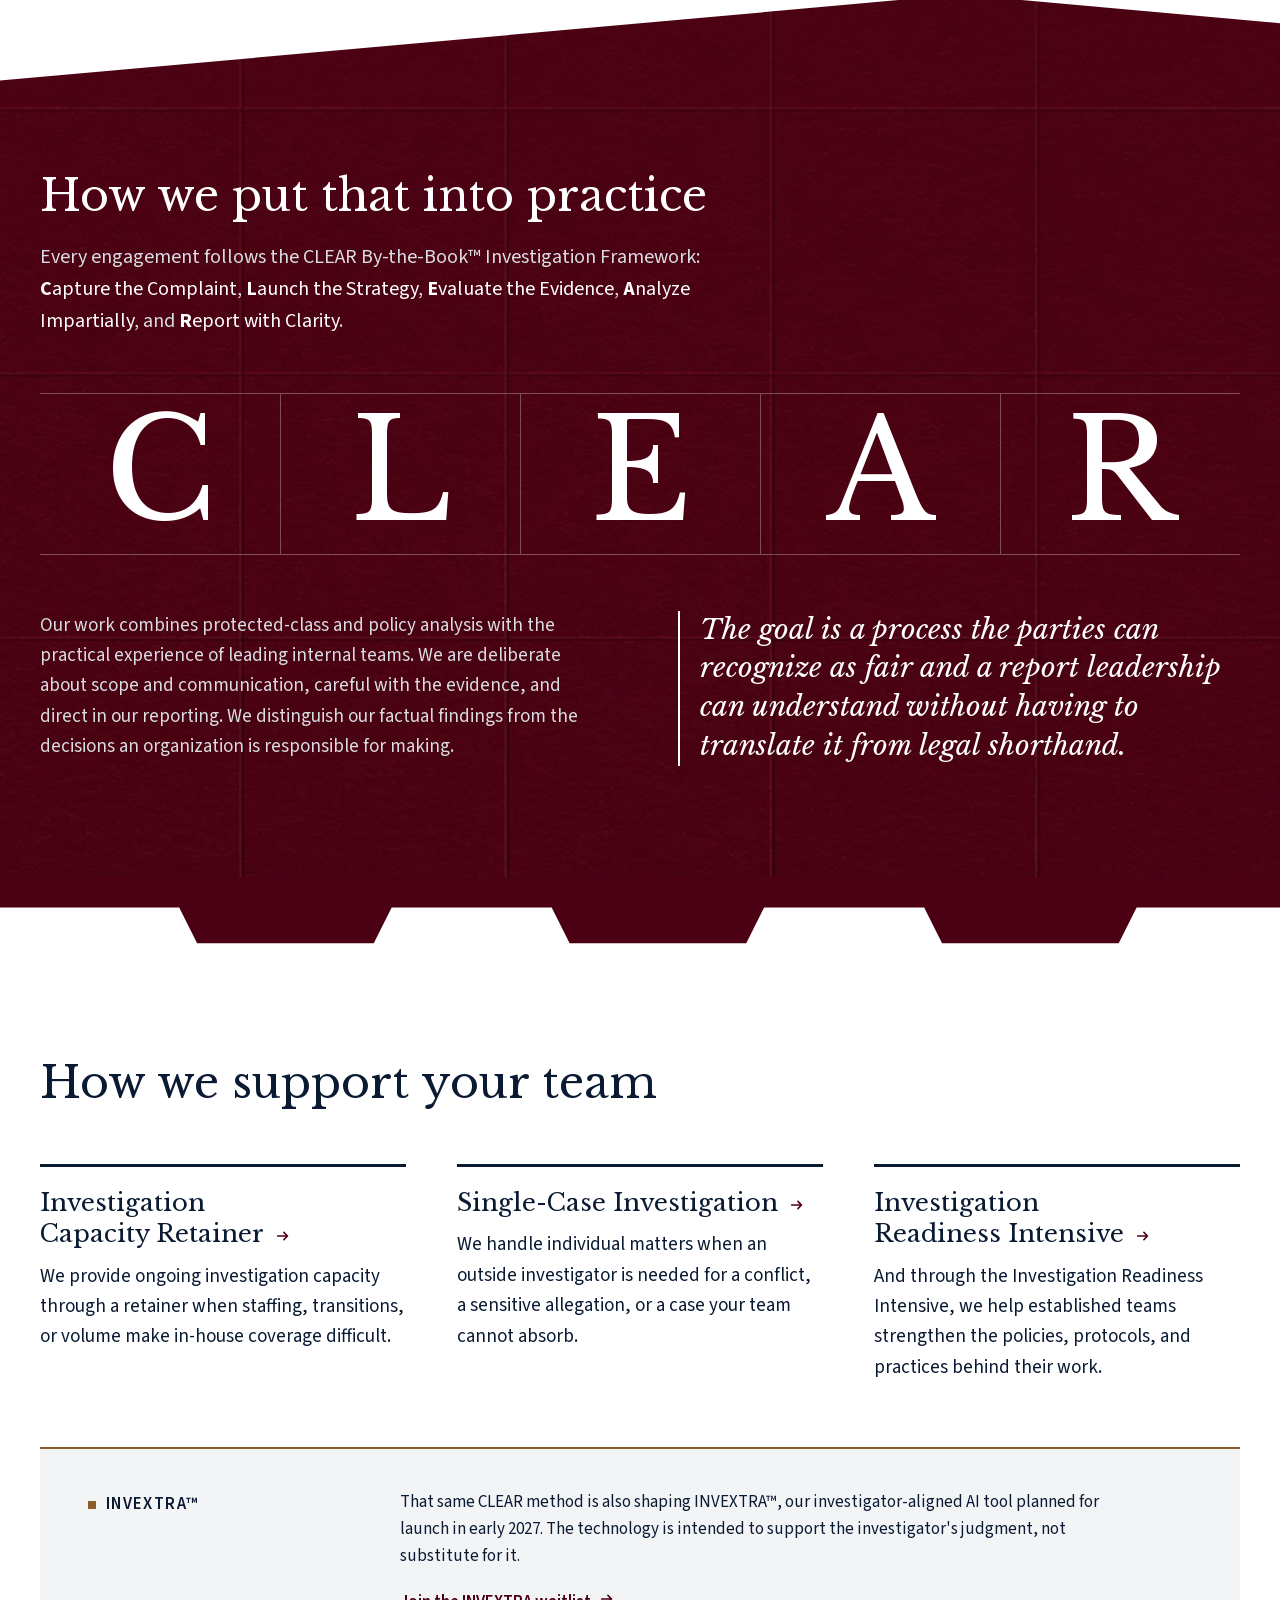
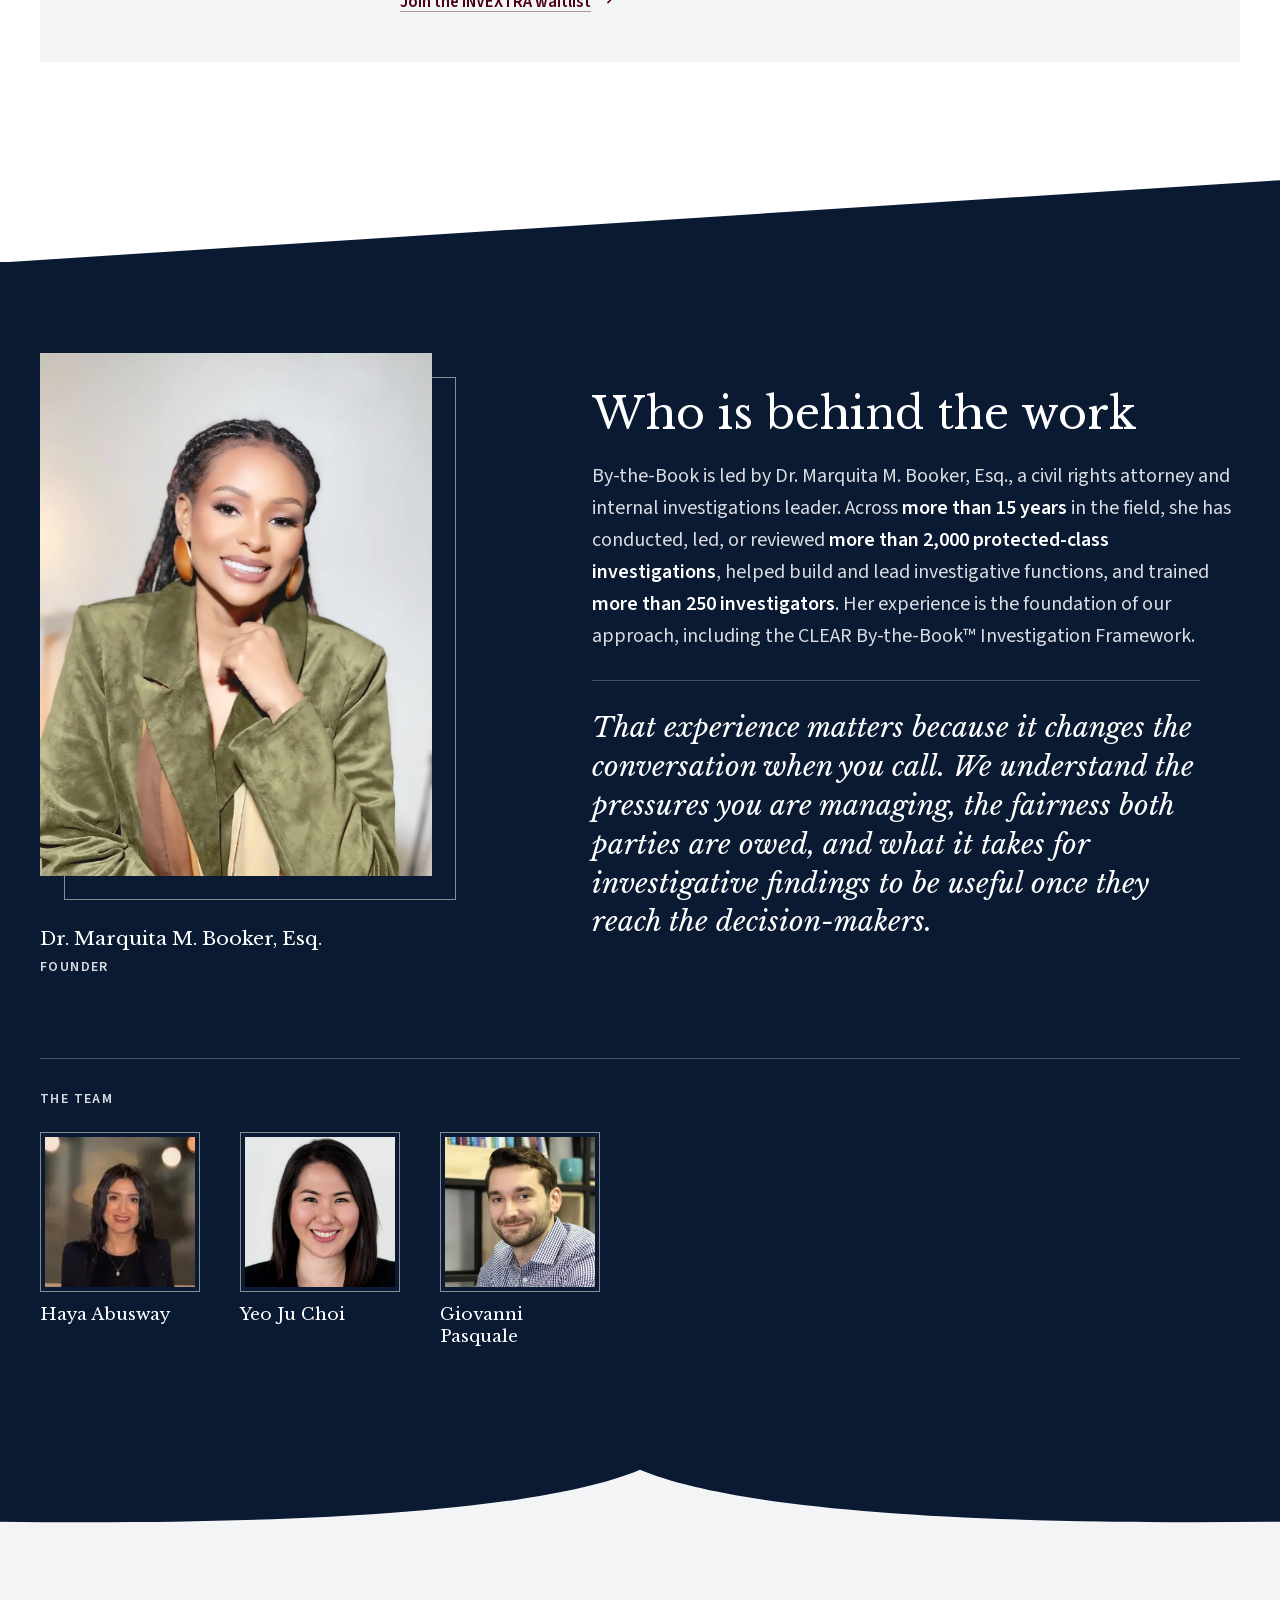
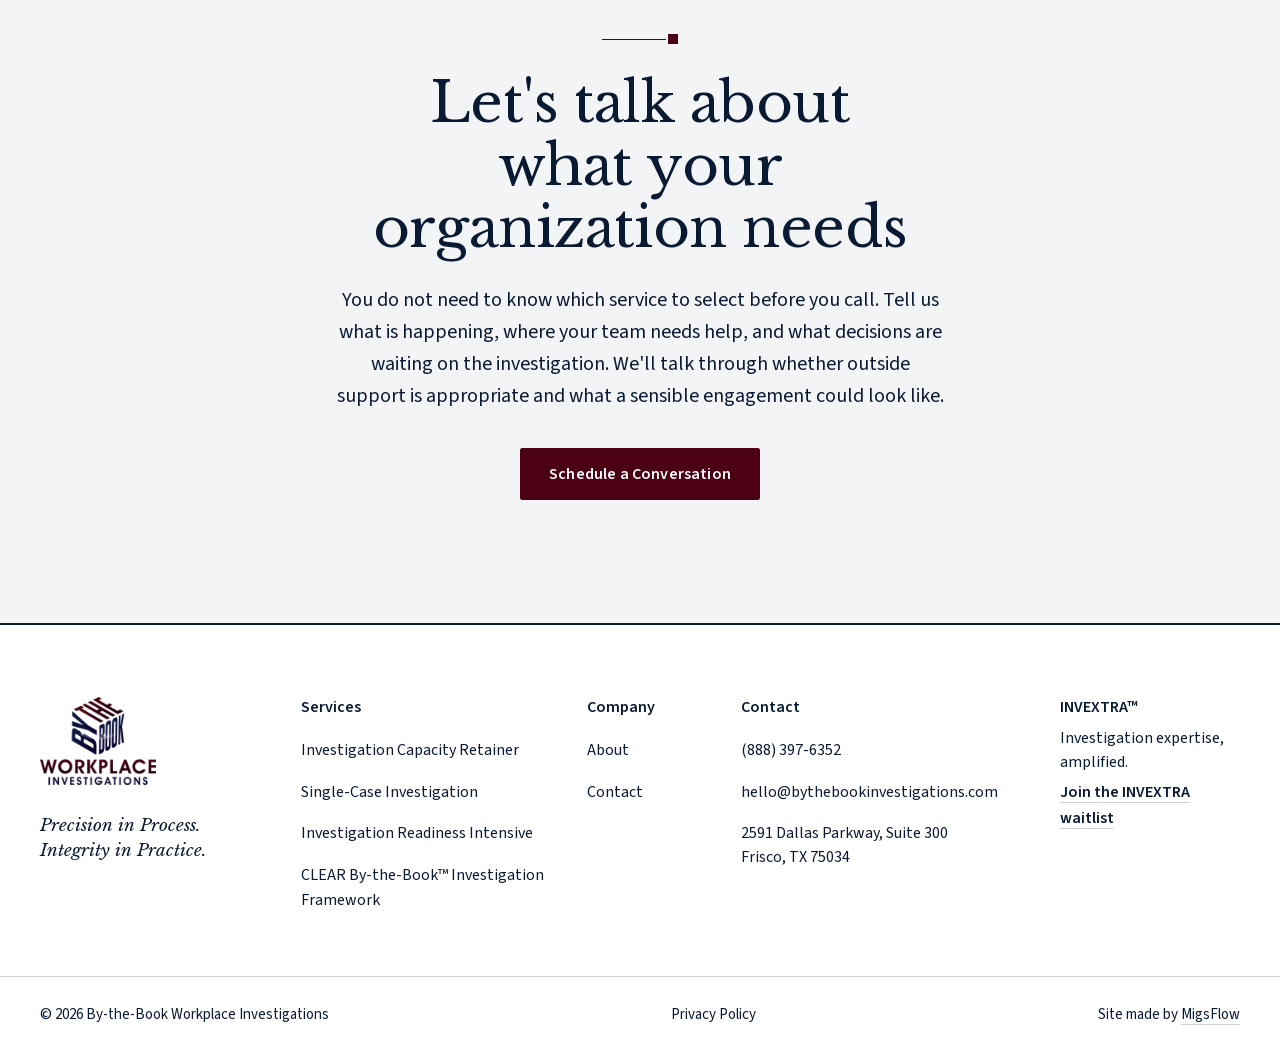
==== commit 30daa6f8: "About page: closing call to action with bookend divider Co-Authored-By: Claude Opus 5.5 <noreply@ant" ====
--- a/about/index.html
+++ b/about/index.html
@@ -371,8 +371,24 @@
             </div>
         </section>
 
-        <!-- Still to build: 08 Let's talk about what your organization needs (her closing, with the
-             "Schedule a Conversation" button). -->
+        <!-- ============ 08 LET'S TALK ============
+             Her closing, word for word, with her one button, "Schedule a Conversation" (to the
+             contact page). Pale grey, centred, the calm end of the page.
+             A bookend to the hero: the hero closed with the top edge of an open book; this section
+             opens with the same book shape turned over, the navy pages of the section above
+             curving down into the grey. Above the heading, a short line that arrives at a small
+             burgundy point (the end of the R in CLEAR, "Report with Clarity"), drawn on scroll. -->
+        <section class="talk" aria-labelledby="talk-title">
+            <!-- Divider: the open book from the hero, turned over, in the navy of the section above -->
+            <svg class="talk__divider" aria-hidden="true" focusable="false" xmlns="http://www.w3.org/2000/svg" viewBox="0 0 1000 100" preserveAspectRatio="none"><path d="M0 0V70C220 74 420 60 500 12C580 60 780 74 1000 70V0Z"/></svg>
+
+            <div class="talk__inner container">
+                <span class="talk__mark" data-draw aria-hidden="true"></span>
+                <h2 class="talk__title" id="talk-title" data-reveal="up">Let's talk about what your organization needs</h2>
+                <p class="talk__text" data-reveal="up" data-delay="1">You do not need to know which service to select before you call. Tell us what is happening, where your team needs help, and what decisions are waiting on the investigation. We'll talk through whether outside support is appropriate and what a sensible engagement could look like.</p>
+                <a class="btn btn--primary talk__btn" data-reveal="up" data-delay="2" href="../contact/">Schedule a Conversation</a>
+            </div>
+        </section>
 
     </main>
 
--- a/css/about.css
+++ b/css/about.css
@@ -842,3 +842,63 @@
 @media (min-width: 62rem) {
   .team { margin-top: 5rem; }
 }
+
+/* ---------- 08 Let's talk ----------
+   Pale grey, centred: her closing and her one button. At the top, the hero's open-book shape
+   turned over, in the navy of the section above (a bookend to the hero). Above the heading,
+   a short navy line that draws itself and ends in a burgundy point. */
+.talk {
+  position: relative;
+  --divider-h: clamp(2.5rem, 7vw, 6.5rem);
+  padding-block: calc(var(--space-section) + var(--divider-h) * 0.75) calc(var(--space-section) * 1.1);
+  background: var(--color-wash);
+}
+.talk__divider {
+  position: absolute;
+  top: -1px;
+  left: 0;
+  width: 100%;
+  height: var(--divider-h);
+  fill: var(--color-navy);
+}
+.talk__inner {
+  display: grid;
+  justify-items: center;
+  text-align: center;
+}
+/* The line and its point: 4rem of navy line, then the square */
+.talk__mark {
+  position: relative;
+  width: 4rem;
+  height: 1px;
+  margin: 0 0.75rem 2rem 0;      /* room on the right for the square */
+  background: var(--color-navy);
+  transform-origin: left;
+}
+.talk__mark::after {
+  content: "";
+  position: absolute;
+  top: -0.3125rem;
+  right: -0.75rem;
+  width: 0.625rem;
+  height: 0.625rem;
+  background: var(--color-burgundy);
+}
+.talk__mark.is-drawn { transition: transform 0.8s linear 0.2s; }
+.talk__mark.is-drawn::after { transition: opacity 0.25s linear 1s; }
+html.js .talk__mark:not(.is-drawn) { transform: scaleX(0); }
+html.js .talk__mark:not(.is-drawn)::after { opacity: 0; }
+
+.talk__title {
+  max-width: 40rem;
+  font-size: clamp(2rem, 1.3rem + 3.2vw, 3.5rem);
+  line-height: 1.12;
+  letter-spacing: -0.01em;
+  text-wrap: balance;
+}
+.talk__text {
+  max-width: 38rem;
+  margin-top: 1.5rem;
+  font-size: clamp(1.0625rem, 1rem + 0.35vw, 1.25rem);
+}
+.talk__btn { margin-top: 2.25rem; }
